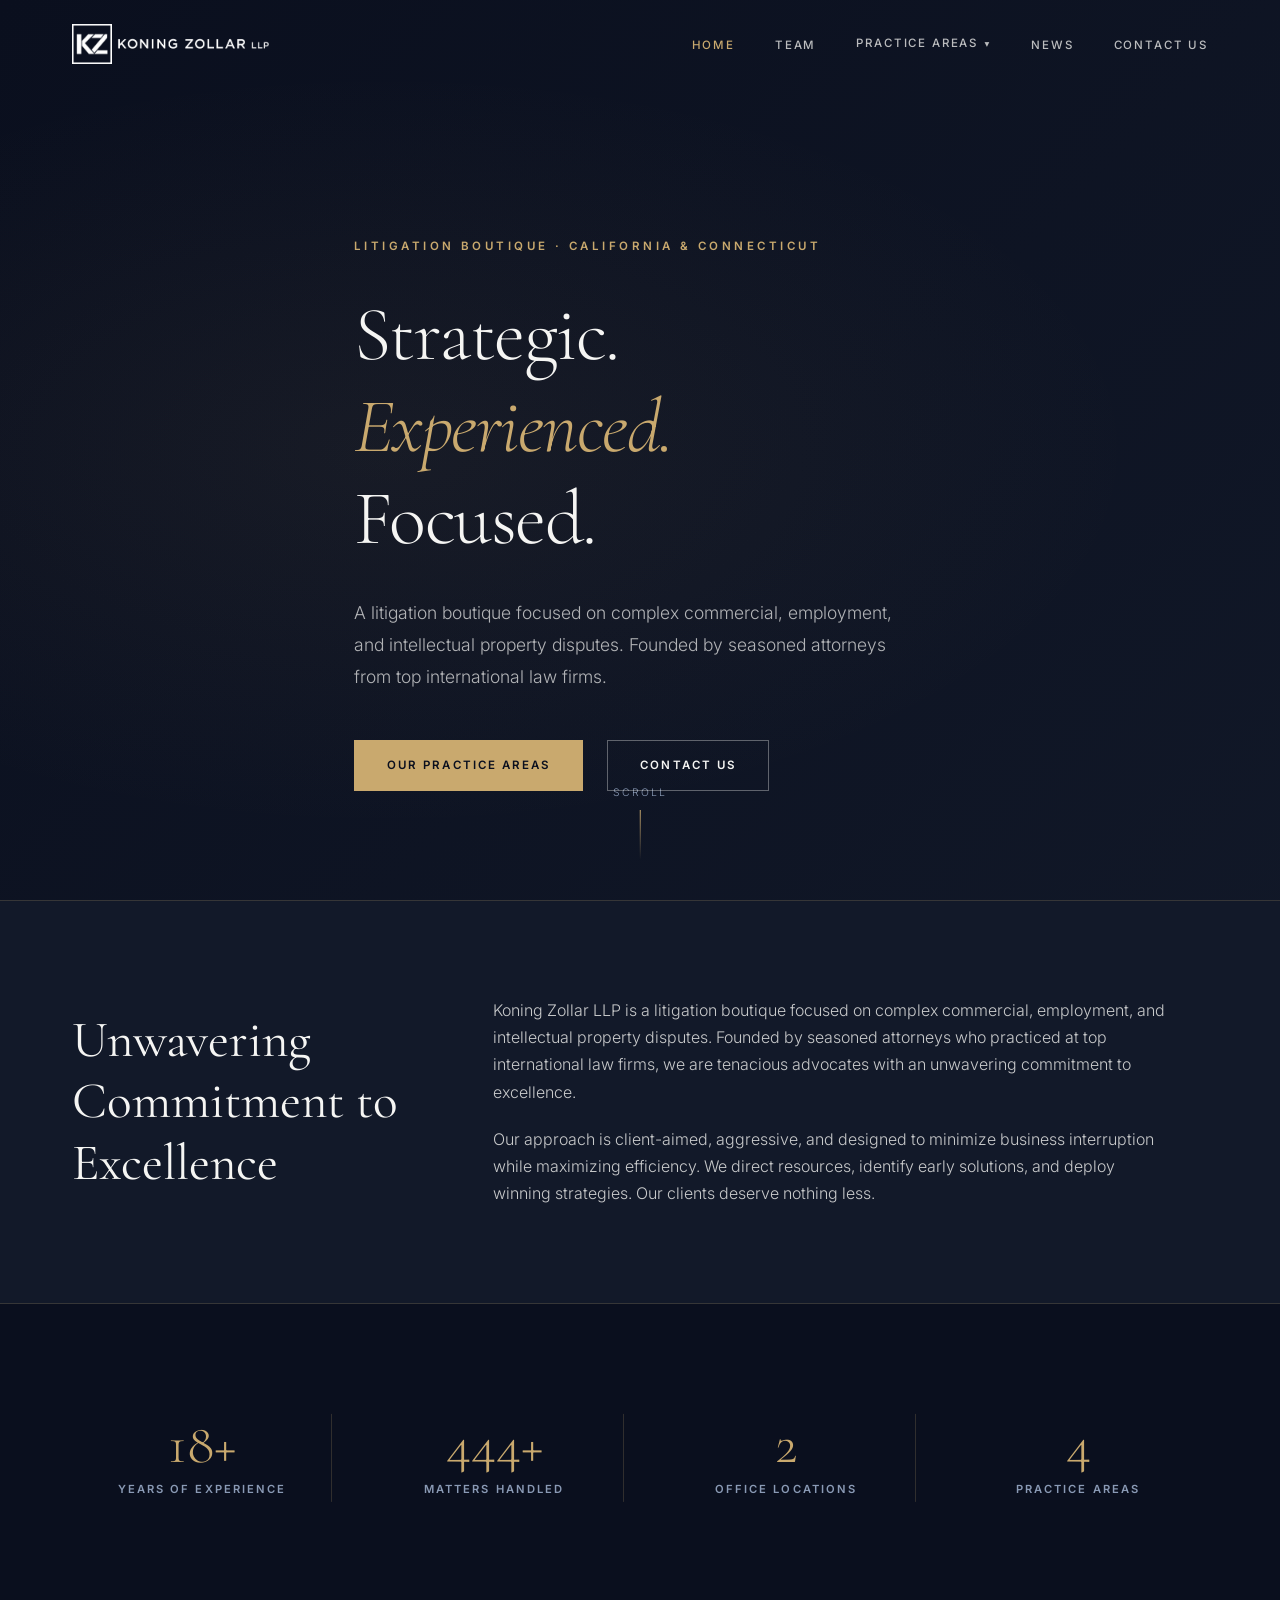
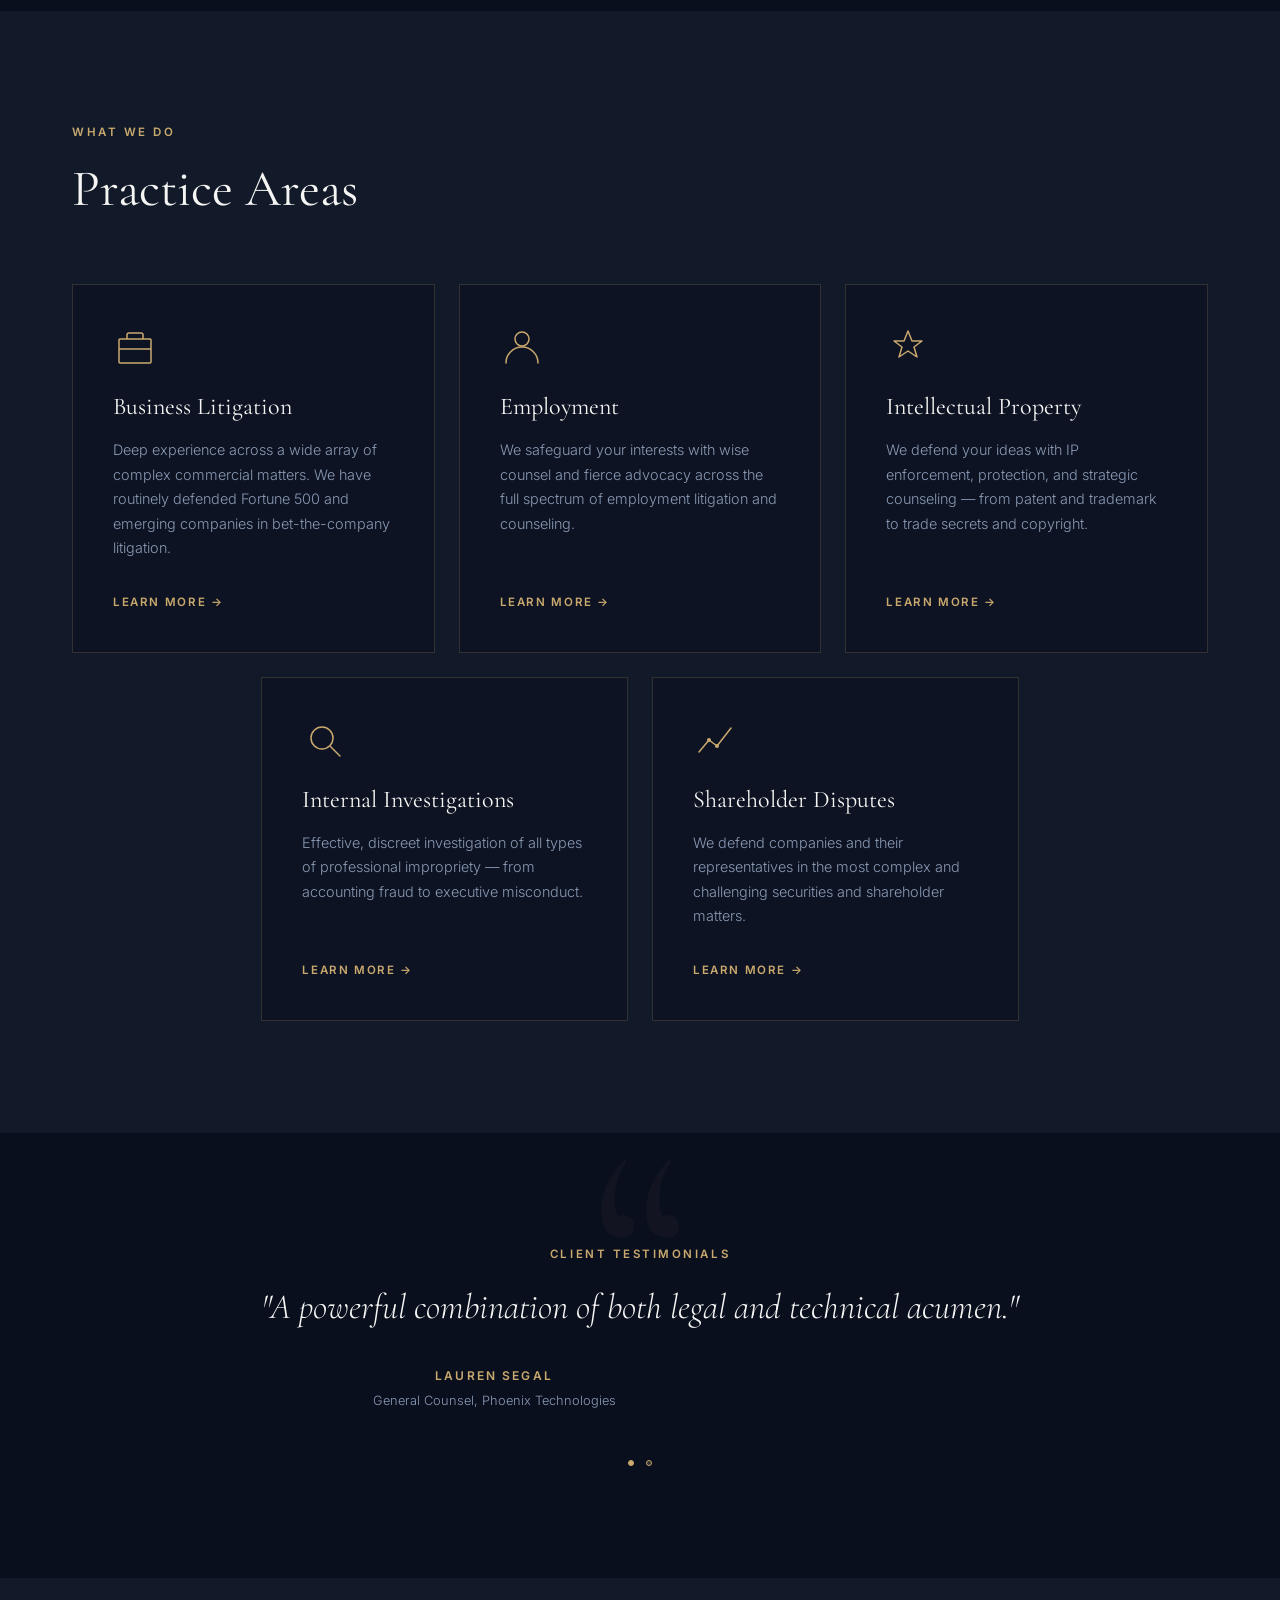
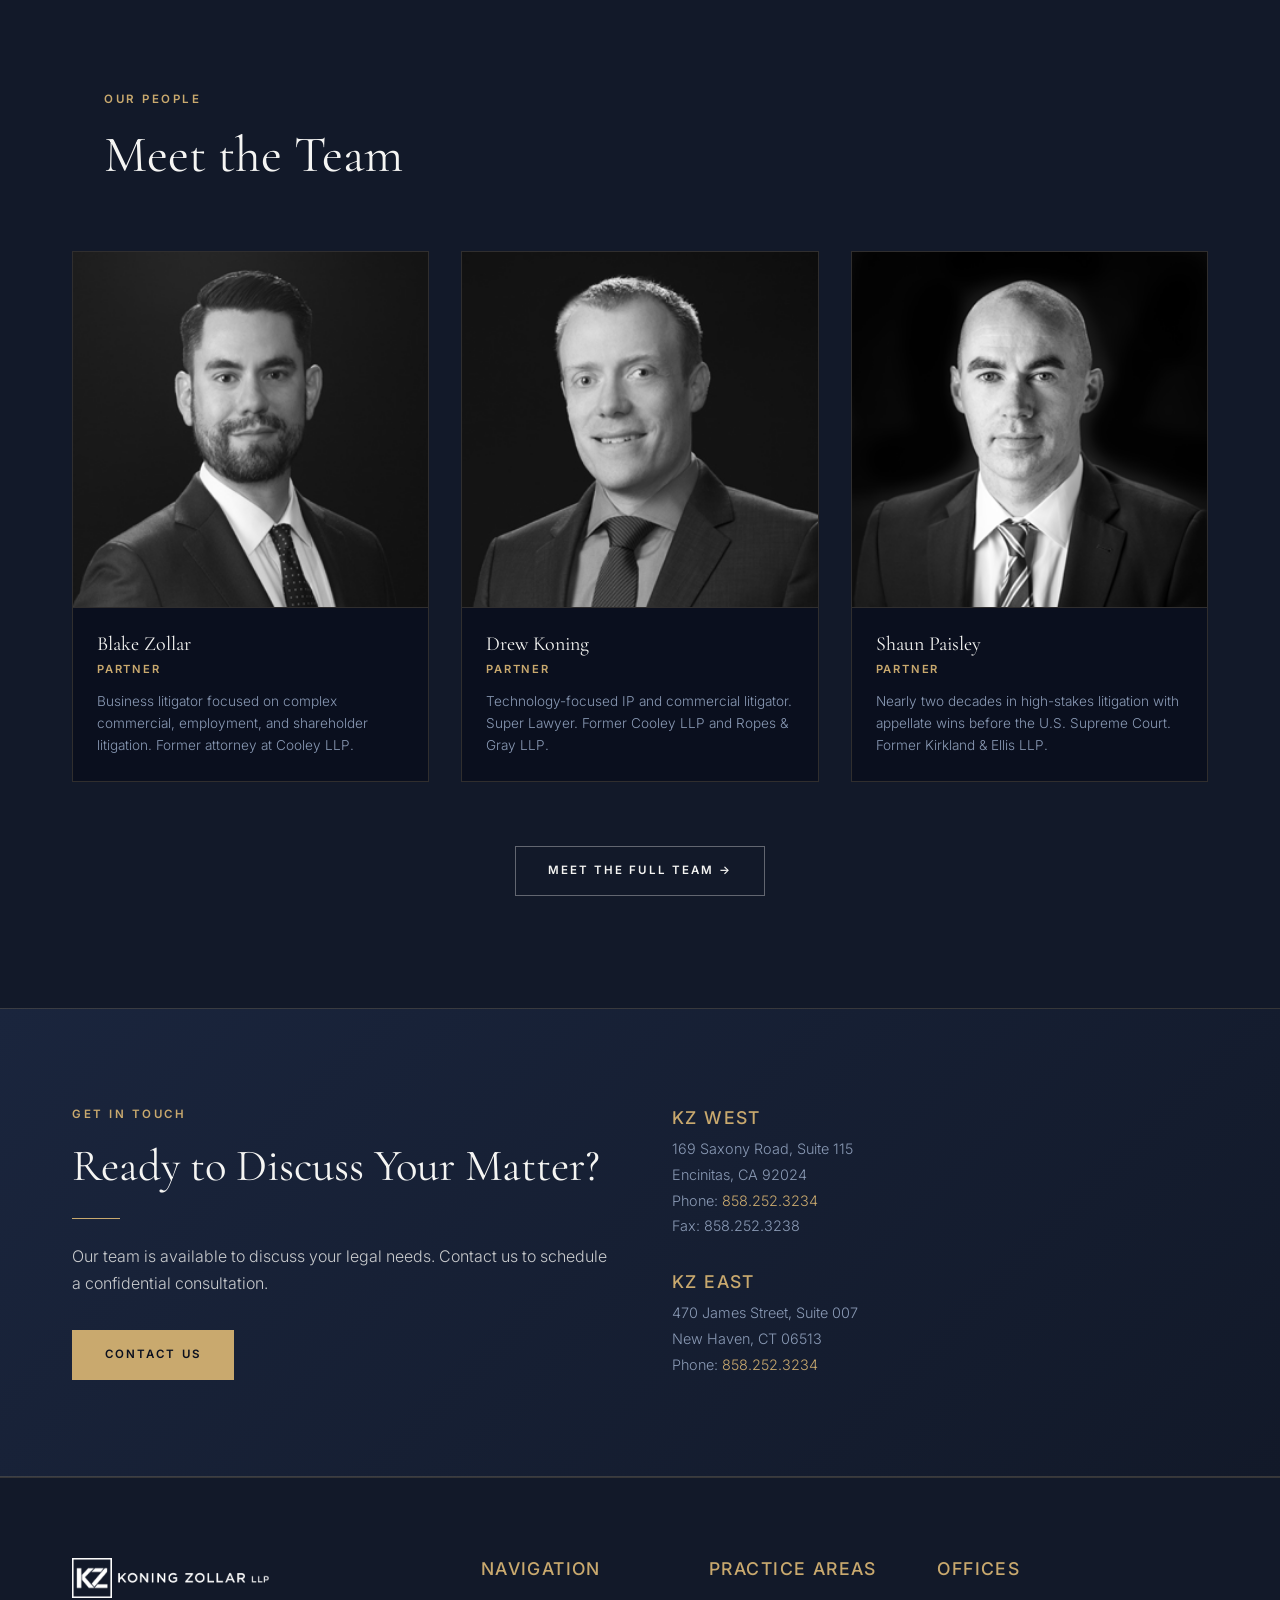
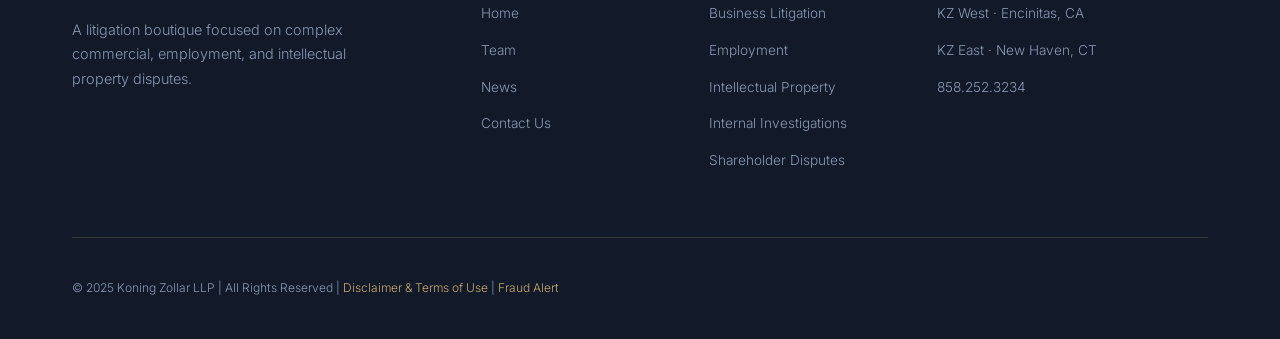
==== index.html @ f1cf4777 "Initial deploy" ====
<!DOCTYPE html>
<html lang="en">
<head>
  <meta charset="UTF-8">
  <meta name="viewport" content="width=device-width, initial-scale=1.0">
  <meta name="description" content="Koning Zollar LLP is a litigation boutique focused on complex commercial, employment, and intellectual property disputes.">
  <title>Koning Zollar LLP | Strategic. Experienced. Focused.</title>
  <link rel="stylesheet" href="css/styles.css">
</head>
<body>

  <!-- NAV -->
  <nav class="nav">
    <div class="nav-inner">
      <a href="index.html" class="nav-logo">
        <img src="images/logo.png" alt="Koning Zollar LLP" class="nav-logo-img">
        <span class="nav-logo-text">Koning Zollar<br>LLP</span>
      </a>
      <ul class="nav-links">
        <li><a href="index.html">Home</a></li>
        <li><a href="team.html">Team</a></li>
        <li class="nav-dropdown">
          <a href="#">Practice Areas <span class="dropdown-arrow">▾</span></a>
          <ul class="dropdown-menu">
            <li><a href="business-litigation.html">Business Litigation</a></li>
            <li><a href="employment.html">Employment</a></li>
            <li><a href="intellectual-property.html">Intellectual Property</a></li>
            <li><a href="investigations.html">Internal Investigations</a></li>
            <li><a href="shareholder-disputes.html">Shareholder Disputes</a></li>
          </ul>
        </li>
        <li><a href="news.html">News</a></li>
        
    <li><a href="contact.html">Contact Us</a></li>
      </ul>
      <div class="nav-hamburger" aria-label="Menu">
        <span></span><span></span><span></span>
      </div>
    </div>
  </nav>

  <!-- MOBILE NAV -->
  <ul class="nav-mobile">
    <li><a href="index.html">Home</a></li>
    <li><a href="team.html">Team</a></li>
    <li><a href="business-litigation.html">Business Litigation</a></li>
    <li><a href="employment.html">Employment</a></li>
    <li><a href="intellectual-property.html">Intellectual Property</a></li>
    <li><a href="investigations.html">Internal Investigations</a></li>
    <li><a href="shareholder-disputes.html">Shareholder Disputes</a></li>
    <li><a href="news.html">News</a></li>
        
    <li><a href="contact.html">Contact Us</a></li>
  </ul>

  <!-- HERO -->
  <section class="hero">
    <div class="hero-content">
      <p class="hero-eyebrow">Litigation Boutique · California &amp; Connecticut</p>
      <h1>Strategic.<br><em>Experienced.</em><br>Focused.</h1>
      <p class="hero-sub">A litigation boutique focused on complex commercial, employment, and intellectual property disputes. Founded by seasoned attorneys from top international law firms.</p>
      <div class="hero-cta">
        <a href="#practice-areas" class="btn btn-primary">Our Practice Areas</a>
        <a href="contact.html" class="btn btn-outline">Contact Us</a>
      </div>
    </div>
    <div class="hero-scroll">
      <span>Scroll</span>
      <div class="scroll-line"></div>
    </div>
  </section>

  <!-- ABOUT STRIP -->
  <section class="about-strip">
    <div class="about-strip-inner">
      <div class="animate from-left">
        <h2>Unwavering Commitment to Excellence</h2>
        <div class="gold-line"></div>
      </div>
      <div class="animate">
        <p>Koning Zollar LLP is a litigation boutique focused on complex commercial, employment, and intellectual property disputes. Founded by seasoned attorneys who practiced at top international law firms, we are tenacious advocates with an unwavering commitment to excellence.</p>
        <p style="margin-top:1.25rem;">Our approach is client-aimed, aggressive, and designed to minimize business interruption while maximizing efficiency. We direct resources, identify early solutions, and deploy winning strategies. Our clients deserve nothing less.</p>
      </div>
    </div>
  </section>

  <!-- STATS -->
  <section class="stats-bar">
    <div class="stats-grid">
      <div class="stat-item animate animate-delay-1">
        <span class="stat-number" data-count="20" data-suffix="+">20+</span>
        <span class="stat-label">Years of Experience</span>
      </div>
      <div class="stat-item animate animate-delay-2">
        <span class="stat-number" data-count="500" data-suffix="+">500+</span>
        <span class="stat-label">Matters Handled</span>
      </div>
      <div class="stat-item animate animate-delay-3">
        <span class="stat-number" data-count="2">2</span>
        <span class="stat-label">Office Locations</span>
      </div>
      <div class="stat-item animate animate-delay-4">
        <span class="stat-number" data-count="5">5</span>
        <span class="stat-label">Practice Areas</span>
      </div>
    </div>
  </section>

  <!-- PRACTICE AREAS -->
  <section class="practice-section" id="practice-areas">
    <div class="section-header animate">
      <span class="section-label">What We Do</span>
      <h2>Practice Areas</h2>
    </div>
    <div class="practice-grid-wrap">
      <div class="practice-row-1">
        <!-- Business Litigation -->
        <div class="practice-card animate animate-delay-1">
          <svg class="practice-icon" viewBox="0 0 44 44" fill="none" xmlns="http://www.w3.org/2000/svg">
            <rect x="6" y="14" width="32" height="24" rx="1" stroke="currentColor" stroke-width="1.5"/>
            <path d="M14 14V10a2 2 0 012-2h12a2 2 0 012 2v4" stroke="currentColor" stroke-width="1.5"/>
            <line x1="6" y1="24" x2="38" y2="24" stroke="currentColor" stroke-width="1.5"/>
          </svg>
          <h3>Business Litigation</h3>
          <p>Deep experience across a wide array of complex commercial matters. We have routinely defended Fortune 500 and emerging companies in bet-the-company litigation.</p>
          <a href="business-litigation.html" class="practice-card-link">Learn More →</a>
        </div>
        <!-- Employment -->
        <div class="practice-card animate animate-delay-2">
          <svg class="practice-icon" viewBox="0 0 44 44" fill="none" xmlns="http://www.w3.org/2000/svg">
            <circle cx="22" cy="14" r="7" stroke="currentColor" stroke-width="1.5"/>
            <path d="M6 38c0-8.837 7.163-16 16-16s16 7.163 16 16" stroke="currentColor" stroke-width="1.5" stroke-linecap="round"/>
          </svg>
          <h3>Employment</h3>
          <p>We safeguard your interests with wise counsel and fierce advocacy across the full spectrum of employment litigation and counseling.</p>
          <a href="employment.html" class="practice-card-link">Learn More →</a>
        </div>
        <!-- IP -->
        <div class="practice-card animate animate-delay-3">
          <svg class="practice-icon" viewBox="0 0 44 44" fill="none" xmlns="http://www.w3.org/2000/svg">
            <path d="M22 6l4 10h10l-8 6 3 10-9-6-9 6 3-10-8-6h10z" stroke="currentColor" stroke-width="1.5" stroke-linejoin="round"/>
          </svg>
          <h3>Intellectual Property</h3>
          <p>We defend your ideas with IP enforcement, protection, and strategic counseling — from patent and trademark to trade secrets and copyright.</p>
          <a href="intellectual-property.html" class="practice-card-link">Learn More →</a>
        </div>
      </div>
      <div class="practice-row-2">
        <!-- Investigations -->
        <div class="practice-card animate animate-delay-1">
          <svg class="practice-icon" viewBox="0 0 44 44" fill="none" xmlns="http://www.w3.org/2000/svg">
            <circle cx="20" cy="20" r="11" stroke="currentColor" stroke-width="1.5"/>
            <line x1="28.5" y1="28.5" x2="38" y2="38" stroke="currentColor" stroke-width="1.5" stroke-linecap="round"/>
          </svg>
          <h3>Internal Investigations</h3>
          <p>Effective, discreet investigation of all types of professional impropriety — from accounting fraud to executive misconduct.</p>
          <a href="investigations.html" class="practice-card-link">Learn More →</a>
        </div>
        <!-- Shareholder Disputes -->
        <div class="practice-card animate animate-delay-2">
          <svg class="practice-icon" viewBox="0 0 44 44" fill="none" xmlns="http://www.w3.org/2000/svg">
            <polyline points="6,34 16,22 24,28 38,10" stroke="currentColor" stroke-width="1.5" stroke-linecap="round" stroke-linejoin="round"/>
            <circle cx="16" cy="22" r="2" fill="currentColor"/>
            <circle cx="24" cy="28" r="2" fill="currentColor"/>
          </svg>
          <h3>Shareholder Disputes</h3>
          <p>We defend companies and their representatives in the most complex and challenging securities and shareholder matters.</p>
          <a href="shareholder-disputes.html" class="practice-card-link">Learn More →</a>
        </div>
      </div>
    </div>
  </section>

  <!-- TESTIMONIALS -->
  <section class="testimonials">
    <div class="testimonials-inner">
      <span class="section-label animate">Client Testimonials</span>

      <div class="testimonial-slide active">
        <p class="testimonial-quote animate">"A powerful combination of both legal and technical acumen."</p>
        <p class="testimonial-author animate animate-delay-1">Lauren Segal</p>
        <p class="testimonial-role animate animate-delay-2">General Counsel, Phoenix Technologies</p>
      </div>

      <div class="testimonial-slide">
        <p class="testimonial-quote">"Reliable, efficient, and effective. My first choice for litigation."</p>
        <p class="testimonial-author">Francisco Velasco</p>
        <p class="testimonial-role">General Counsel, PriceSmart</p>
      </div>

      <div class="testimonial-dots">
        <div class="testimonial-dot active"></div>
        <div class="testimonial-dot"></div>
      </div>
    </div>
  </section>

  <!-- TEAM PREVIEW -->
  <section class="team-section">
    <div class="container">
      <div class="section-header animate">
        <span class="section-label">Our People</span>
        <h2>Meet the Team</h2>
      </div>
    </div>
    <div class="team-grid-preview">
      <div class="team-card animate animate-delay-1">
        <div class="team-photo">
          <img src="images/blake.png" alt="Blake Zollar">
        </div>
        <div class="team-info">
          <h3>Blake Zollar</h3>
          <p class="team-role">Partner</p>
          <p class="team-bio-excerpt">Business litigator focused on complex commercial, employment, and shareholder litigation. Former attorney at Cooley LLP.</p>
        </div>
      </div>
      <div class="team-card animate animate-delay-2">
        <div class="team-photo">
          <img src="images/drew.png" alt="Drew Koning">
        </div>
        <div class="team-info">
          <h3>Drew Koning</h3>
          <p class="team-role">Partner</p>
          <p class="team-bio-excerpt">Technology-focused IP and commercial litigator. Super Lawyer. Former Cooley LLP and Ropes &amp; Gray LLP.</p>
        </div>
      </div>
      <div class="team-card animate animate-delay-3">
        <div class="team-photo">
          <img src="images/shaun.png" alt="Shaun Paisley">
        </div>
        <div class="team-info">
          <h3>Shaun Paisley</h3>
          <p class="team-role">Partner</p>
          <p class="team-bio-excerpt">Nearly two decades in high-stakes litigation with appellate wins before the U.S. Supreme Court. Former Kirkland &amp; Ellis LLP.</p>
        </div>
      </div>
    </div>
    <div class="team-cta animate">
      <a href="team.html" class="btn btn-outline">Meet the Full Team →</a>
    </div>
  </section>

  <!-- CONTACT CTA -->
  <section class="contact-cta">
    <div class="contact-cta-inner">
      <div class="animate from-left">
        <span class="section-label">Get in Touch</span>
        <h2>Ready to Discuss Your Matter?</h2>
        <div class="gold-line"></div>
        <p style="margin-top:1rem;">Our team is available to discuss your legal needs. Contact us to schedule a confidential consultation.</p>
        <a href="contact.html" class="btn btn-primary" style="margin-top:2rem;">Contact Us</a>
      </div>
      <div class="animate">
        <ul class="office-list">
          <li class="office-item">
            <h4>KZ West</h4>
            <p>169 Saxony Road, Suite 115<br>Encinitas, CA 92024<br>
            Phone: <a href="tel:8582523234">858.252.3234</a><br>
            Fax: 858.252.3238</p>
          </li>
          <li class="office-item">
            <h4>KZ East</h4>
            <p>470 James Street, Suite 007<br>New Haven, CT 06513<br>
            Phone: <a href="tel:8582523234">858.252.3234</a></p>
          </li>
        </ul>
      </div>
    </div>
  </section>

  <!-- FOOTER -->
  <footer>
    <div class="footer-inner">
      <div class="footer-grid">
        <div class="footer-brand">
          <div class="nav-logo">
            <img src="images/logo.png" alt="Koning Zollar LLP" class="nav-logo-img">
            <span class="nav-logo-text">Koning Zollar<br>LLP</span>
          </div>
          <p>A litigation boutique focused on complex commercial, employment, and intellectual property disputes.</p>
        </div>
        <div class="footer-col">
          <h4>Navigation</h4>
          <ul>
            <li><a href="index.html">Home</a></li>
            <li><a href="team.html">Team</a></li>
            <li><a href="news.html">News</a></li>
        
    <li><a href="contact.html">Contact Us</a></li>
          </ul>
        </div>
        <div class="footer-col">
          <h4>Practice Areas</h4>
          <ul>
            <li><a href="business-litigation.html">Business Litigation</a></li>
            <li><a href="employment.html">Employment</a></li>
            <li><a href="intellectual-property.html">Intellectual Property</a></li>
            <li><a href="investigations.html">Internal Investigations</a></li>
            <li><a href="shareholder-disputes.html">Shareholder Disputes</a></li>
          </ul>
        </div>
        <div class="footer-col">
          <h4>Offices</h4>
          <ul>
            <li><a href="contact.html">KZ West · Encinitas, CA</a></li>
            <li><a href="contact.html">KZ East · New Haven, CT</a></li>
            <li><a href="tel:8582523234">858.252.3234</a></li>
          </ul>
        </div>
      </div>
      <div class="footer-bottom">
        <p>© 2025 Koning Zollar LLP | All Rights Reserved | <a href="#">Disclaimer &amp; Terms of Use</a> | <a href="#">Fraud Alert</a></p>
      </div>
    </div>
  </footer>

  <script src="js/main.js"></script>
</body>
</html>
---- css/styles.css ----
/* ============================================================
   KONING ZOLLAR LLP — Main Stylesheet
   ============================================================ */

@import url('https://fonts.googleapis.com/css2?family=Cormorant+Garamond:ital,wght@0,300;0,400;0,500;0,600;0,700;1,300;1,400&family=Inter:wght@300;400;500;600&display=swap');

/* ── Variables ── */
:root {
  --navy:       #0a0f1e;
  --navy-mid:   #121929;
  --navy-light: #1a253d;
  --gold:       #c9a96e;
  --gold-light: #e2c99a;
  --white:      #f5f5f3;
  --muted:      #8a9ab5;
  --border:     rgba(201,169,110,0.2);
  --glass:      rgba(18,25,41,0.75);
  --radius:     4px;
  --transition: 0.4s cubic-bezier(0.25, 0.46, 0.45, 0.94);
  --font-serif: 'Cormorant Garamond', Georgia, serif;
  --font-sans:  'Inter', system-ui, sans-serif;
}

/* ── Reset ── */
*, *::before, *::after { box-sizing: border-box; margin: 0; padding: 0; }
html { scroll-behavior: smooth; font-size: 16px; }
body {
  background: var(--navy);
  color: var(--white);
  font-family: var(--font-sans);
  font-weight: 300;
  line-height: 1.7;
  -webkit-font-smoothing: antialiased;
}
img { max-width: 100%; display: block; }
a { color: inherit; text-decoration: none; }

/* ── Typography ── */
h1, h2, h3, h4 {
  font-family: var(--font-serif);
  font-weight: 400;
  line-height: 1.2;
  color: var(--white);
}
h1 { font-size: clamp(2.8rem, 6vw, 5.5rem); font-weight: 300; letter-spacing: -0.02em; }
h2 { font-size: clamp(2rem, 4vw, 3.2rem); }
h3 { font-size: clamp(1.4rem, 2.5vw, 2rem); }
h4 { font-size: 1.1rem; font-weight: 500; letter-spacing: 0.08em; text-transform: uppercase; font-family: var(--font-sans); color: var(--gold); }
p { font-size: 1rem; color: rgba(245,245,243,0.8); max-width: 68ch; }

.section-label {
  font-family: var(--font-sans);
  font-size: 0.72rem;
  font-weight: 600;
  letter-spacing: 0.22em;
  text-transform: uppercase;
  color: var(--gold);
  display: block;
  margin-bottom: 1rem;
}

/* ── Layout ── */
.container { max-width: 1200px; margin: 0 auto; padding: 0 2rem; }
section { padding: 6rem 0; }

/* ── Scroll Animations ── */
.animate {
  opacity: 0;
  transform: translateY(40px);
  transition: opacity 0.7s ease, transform 0.7s ease;
}
.animate.from-left  { transform: translateX(-40px); }
.animate.from-right { transform: translateX(40px); }
.animate.visible {
  opacity: 1;
  transform: translate(0, 0);
}
.animate-delay-1 { transition-delay: 0.1s; }
.animate-delay-2 { transition-delay: 0.2s; }
.animate-delay-3 { transition-delay: 0.3s; }
.animate-delay-4 { transition-delay: 0.4s; }
.animate-delay-5 { transition-delay: 0.5s; }

/* ─────────────────────────────────────────
   NAVIGATION
───────────────────────────────────────── */
.nav {
  position: fixed;
  top: 0; left: 0; right: 0;
  z-index: 1000;
  padding: 1.5rem 0;
  transition: background var(--transition), padding var(--transition), backdrop-filter var(--transition);
}
.nav.scrolled {
  background: rgba(10, 15, 30, 0.97);
  backdrop-filter: blur(12px);
  padding: 1rem 0;
  border-bottom: 1px solid var(--border);
}
.nav-inner {
  max-width: 1200px;
  margin: 0 auto;
  padding: 0 2rem;
  display: flex;
  align-items: center;
  justify-content: space-between;
}
.nav-logo {
  display: flex;
  align-items: center;
  gap: 0.75rem;
}
.nav-logo-mark {
  width: 36px; height: 36px;
  background: var(--gold);
  color: var(--navy);
  display: flex; align-items: center; justify-content: center;
  font-family: var(--font-serif);
  font-size: 1.1rem;
  font-weight: 600;
  letter-spacing: 0;
}
.nav-logo-img {
  height: 40px;
  width: auto;
  display: block;
}
/* hide text label when real logo is present */
.nav-logo:has(.nav-logo-img) .nav-logo-text {
  display: none;
}
.nav-logo-text {
  font-family: var(--font-sans);
  font-size: 0.72rem;
  font-weight: 600;
  letter-spacing: 0.18em;
  text-transform: uppercase;
  color: var(--white);
  line-height: 1.3;
}
.nav-links {
  display: flex;
  align-items: center;
  gap: 2.5rem;
  list-style: none;
}
.nav-links a {
  font-size: 0.72rem;
  font-weight: 500;
  letter-spacing: 0.16em;
  text-transform: uppercase;
  color: rgba(245,245,243,0.75);
  transition: color 0.3s;
  position: relative;
}
.nav-links a::after {
  content: '';
  position: absolute;
  bottom: -4px; left: 0;
  width: 0; height: 1px;
  background: var(--gold);
  transition: width 0.3s;
}
.nav-links a:hover, .nav-links a.active {
  color: var(--gold);
}
.nav-links a:hover::after { width: 100%; }

/* Dropdown */
.nav-dropdown { position: relative; }
.nav-dropdown > a { display: flex; align-items: center; gap: 0.4rem; }
.nav-dropdown > a::after { display: none; }
.dropdown-arrow { font-size: 0.6rem; transition: transform 0.3s; }
.nav-dropdown:hover .dropdown-arrow { transform: rotate(180deg); }
.dropdown-menu {
  position: absolute;
  top: calc(100% + 1rem);
  left: 50%;
  transform: translateX(-50%);
  background: var(--navy-mid);
  border: 1px solid var(--border);
  min-width: 220px;
  padding: 0.5rem 0;
  opacity: 0;
  visibility: hidden;
  transform: translateX(-50%) translateY(-8px);
  transition: opacity 0.3s, transform 0.3s, visibility 0.3s;
  list-style: none;
}
.nav-dropdown:hover .dropdown-menu {
  opacity: 1;
  visibility: visible;
  transform: translateX(-50%) translateY(0);
}
.dropdown-menu li a {
  display: block;
  padding: 0.65rem 1.5rem;
  font-size: 0.7rem;
  letter-spacing: 0.14em;
  color: rgba(245,245,243,0.7);
  transition: color 0.2s, background 0.2s;
}
.dropdown-menu li a:hover {
  color: var(--gold);
  background: rgba(201,169,110,0.07);
}

/* Hamburger */
.nav-hamburger {
  display: none;
  flex-direction: column;
  gap: 5px;
  cursor: pointer;
  padding: 4px;
}
.nav-hamburger span {
  display: block;
  width: 24px; height: 1.5px;
  background: var(--white);
  transition: transform 0.3s, opacity 0.3s;
}
.nav-hamburger.open span:nth-child(1) { transform: translateY(6.5px) rotate(45deg); }
.nav-hamburger.open span:nth-child(2) { opacity: 0; }
.nav-hamburger.open span:nth-child(3) { transform: translateY(-6.5px) rotate(-45deg); }

/* Mobile nav */
.nav-mobile {
  display: none;
  position: fixed;
  top: 0; left: 0; right: 0; bottom: 0;
  background: var(--navy);
  z-index: 999;
  flex-direction: column;
  align-items: center;
  justify-content: center;
  gap: 2rem;
  list-style: none;
}
.nav-mobile.open { display: flex; }
.nav-mobile a {
  font-family: var(--font-serif);
  font-size: 2rem;
  font-weight: 300;
  color: var(--white);
  transition: color 0.3s;
}
.nav-mobile a:hover { color: var(--gold); }

/* ─────────────────────────────────────────
   HERO
───────────────────────────────────────── */
.hero {
  min-height: 100vh;
  display: flex;
  align-items: center;
  position: relative;
  overflow: hidden;
  background:
    linear-gradient(135deg, rgba(10,15,30,0.92) 0%, rgba(18,25,41,0.85) 100%),
    url('https://images.unsplash.com/photo-1589829545856-d10d557cf95f?w=1920&auto=format&fit=crop') center/cover no-repeat;
}
.hero::before {
  content: '';
  position: absolute;
  inset: 0;
  background: radial-gradient(ellipse at 30% 50%, rgba(201,169,110,0.06) 0%, transparent 60%);
}
.hero-content {
  position: relative;
  z-index: 1;
  max-width: 1200px;
  margin: 0 auto;
  padding: 0 2rem;
  padding-top: 8rem;
}
.hero-eyebrow {
  font-size: 0.72rem;
  font-weight: 600;
  letter-spacing: 0.3em;
  text-transform: uppercase;
  color: var(--gold);
  margin-bottom: 2rem;
  opacity: 0;
  animation: fadeInUp 0.8s ease 0.3s forwards;
}
.hero h1 {
  opacity: 0;
  animation: fadeInUp 0.8s ease 0.5s forwards;
  max-width: 14ch;
}
.hero h1 em {
  font-style: italic;
  color: var(--gold);
}
.hero-sub {
  margin-top: 2rem;
  font-size: 1.1rem;
  color: rgba(245,245,243,0.7);
  max-width: 52ch;
  line-height: 1.8;
  opacity: 0;
  animation: fadeInUp 0.8s ease 0.7s forwards;
}
.hero-cta {
  margin-top: 3rem;
  display: flex;
  gap: 1.5rem;
  flex-wrap: wrap;
  opacity: 0;
  animation: fadeInUp 0.8s ease 0.9s forwards;
}
.btn {
  display: inline-flex;
  align-items: center;
  gap: 0.5rem;
  padding: 0.9rem 2rem;
  font-size: 0.72rem;
  font-weight: 600;
  letter-spacing: 0.18em;
  text-transform: uppercase;
  border: 1px solid;
  transition: background var(--transition), color var(--transition), border-color var(--transition);
  cursor: pointer;
}
.btn-primary {
  background: var(--gold);
  color: var(--navy);
  border-color: var(--gold);
}
.btn-primary:hover {
  background: var(--gold-light);
  border-color: var(--gold-light);
}
.btn-outline {
  background: transparent;
  color: var(--white);
  border-color: rgba(245,245,243,0.35);
}
.btn-outline:hover {
  border-color: var(--gold);
  color: var(--gold);
}
.hero-scroll {
  position: absolute;
  bottom: 2.5rem;
  left: 50%;
  transform: translateX(-50%);
  display: flex;
  flex-direction: column;
  align-items: center;
  gap: 0.5rem;
  opacity: 0;
  animation: fadeIn 1s ease 1.5s forwards;
}
.hero-scroll span {
  font-size: 0.65rem;
  letter-spacing: 0.2em;
  text-transform: uppercase;
  color: var(--muted);
}
.scroll-line {
  width: 1px;
  height: 50px;
  background: linear-gradient(to bottom, var(--gold), transparent);
  animation: scrollLine 2s ease-in-out infinite;
}

/* ─────────────────────────────────────────
   ABOUT STRIP
───────────────────────────────────────── */
.about-strip {
  background: var(--navy-mid);
  padding: 6rem 0;
  border-top: 1px solid var(--border);
  border-bottom: 1px solid var(--border);
}
.about-strip-inner {
  max-width: 1200px;
  margin: 0 auto;
  padding: 0 2rem;
  display: grid;
  grid-template-columns: 1fr 2fr;
  gap: 4rem;
  align-items: center;
}
.about-strip-left h2 { font-size: clamp(2rem, 3.5vw, 2.8rem); }
.about-strip-left .gold-line {
  width: 48px; height: 1px;
  background: var(--gold);
  margin-top: 1.5rem;
}
.about-strip-right p {
  font-size: 1.05rem;
  line-height: 1.9;
  color: rgba(245,245,243,0.75);
  max-width: none;
}

/* ─────────────────────────────────────────
   STATS BAR
───────────────────────────────────────── */
.stats-bar {
  background: var(--navy);
  padding: 5rem 0;
}
.stats-grid {
  max-width: 1200px;
  margin: 0 auto;
  padding: 0 2rem;
  display: grid;
  grid-template-columns: repeat(4, 1fr);
  gap: 2rem;
  text-align: center;
}
.stat-item { position: relative; padding: 2rem 1rem; }
.stat-item::after {
  content: '';
  position: absolute;
  top: 50%; right: 0;
  transform: translateY(-50%);
  height: 60%;
  width: 1px;
  background: var(--border);
}
.stat-item:last-child::after { display: none; }
.stat-number {
  font-family: var(--font-serif);
  font-size: 3.5rem;
  font-weight: 300;
  color: var(--gold);
  line-height: 1;
  display: block;
}
.stat-label {
  font-size: 0.7rem;
  font-weight: 600;
  letter-spacing: 0.18em;
  text-transform: uppercase;
  color: var(--muted);
  margin-top: 0.5rem;
  display: block;
}

/* ─────────────────────────────────────────
   PRACTICE AREAS
───────────────────────────────────────── */
.practice-section {
  background: var(--navy-mid);
  padding: 7rem 0;
}
.section-header {
  max-width: 1200px;
  margin: 0 auto 4rem;
  padding: 0 2rem;
}
.section-header h2 { margin-top: 0.5rem; }
.practice-grid {
  max-width: 1200px;
  margin: 0 auto;
  padding: 0 2rem;
  display: grid;
  grid-template-columns: repeat(3, 1fr);
  gap: 1.5rem;
}
.practice-grid .practice-card:nth-child(4),
.practice-grid .practice-card:nth-child(5) {
  /* center the last two */
}
.practice-card {
  background: rgba(10,15,30,0.6);
  border: 1px solid var(--border);
  padding: 2.5rem;
  position: relative;
  overflow: hidden;
  transition: transform var(--transition), border-color var(--transition);
  display: flex;
  flex-direction: column;
}
.practice-card::before {
  content: '';
  position: absolute;
  top: 0; left: 0; right: 0;
  height: 2px;
  background: var(--gold);
  transform: scaleX(0);
  transform-origin: left;
  transition: transform var(--transition);
}
.practice-card:hover {
  transform: translateY(-4px);
  border-color: rgba(201,169,110,0.4);
}
.practice-card:hover::before { transform: scaleX(1); }
.practice-icon {
  width: 44px; height: 44px;
  margin-bottom: 1.5rem;
  color: var(--gold);
}
.practice-card h3 {
  font-family: var(--font-serif);
  font-size: 1.5rem;
  font-weight: 400;
  margin-bottom: 1rem;
}
.practice-card p {
  font-size: 0.9rem;
  color: var(--muted);
  flex: 1;
  max-width: none;
}
.practice-card-link {
  margin-top: 2rem;
  display: inline-flex;
  align-items: center;
  gap: 0.5rem;
  font-size: 0.72rem;
  font-weight: 600;
  letter-spacing: 0.14em;
  text-transform: uppercase;
  color: var(--gold);
  transition: gap 0.3s;
}
.practice-card:hover .practice-card-link { gap: 0.75rem; }

/* Last two cards centered on 3-col grid */
.practice-grid-wrap {
  max-width: 1200px;
  margin: 0 auto;
  padding: 0 2rem;
}
.practice-row-1 {
  display: grid;
  grid-template-columns: repeat(3, 1fr);
  gap: 1.5rem;
  margin-bottom: 1.5rem;
}
.practice-row-2 {
  display: grid;
  grid-template-columns: repeat(2, 1fr);
  gap: 1.5rem;
  max-width: 66.67%;
  margin: 0 auto;
}

/* ─────────────────────────────────────────
   TESTIMONIALS
───────────────────────────────────────── */
.testimonials {
  background: var(--navy);
  padding: 7rem 0;
  position: relative;
  overflow: hidden;
}
.testimonials::before {
  content: '\201C';
  position: absolute;
  top: -2rem; left: 50%;
  transform: translateX(-50%);
  font-family: var(--font-serif);
  font-size: 20rem;
  color: rgba(201,169,110,0.04);
  line-height: 1;
  pointer-events: none;
}
.testimonials-inner {
  max-width: 900px;
  margin: 0 auto;
  padding: 0 2rem;
  text-align: center;
  position: relative;
}
.testimonial-slide {
  display: none;
  animation: fadeIn 0.6s ease;
}
.testimonial-slide.active { display: block; }
.testimonial-quote {
  font-family: var(--font-serif);
  font-size: clamp(1.5rem, 3vw, 2.2rem);
  font-weight: 300;
  font-style: italic;
  line-height: 1.5;
  color: var(--white);
  margin-bottom: 2rem;
  max-width: none;
}
.testimonial-author {
  font-size: 0.75rem;
  font-weight: 600;
  letter-spacing: 0.18em;
  text-transform: uppercase;
  color: var(--gold);
}
.testimonial-role {
  font-size: 0.8rem;
  color: var(--muted);
  margin-top: 0.25rem;
}
.testimonial-dots {
  display: flex;
  justify-content: center;
  gap: 0.75rem;
  margin-top: 3rem;
}
.testimonial-dot {
  width: 6px; height: 6px;
  border-radius: 50%;
  background: var(--border);
  border: 1px solid var(--gold);
  cursor: pointer;
  transition: background 0.3s;
}
.testimonial-dot.active { background: var(--gold); }

/* ─────────────────────────────────────────
   TEAM SECTION (homepage preview)
───────────────────────────────────────── */
.team-section {
  background: var(--navy-mid);
  padding: 7rem 0;
}
.team-grid-preview {
  max-width: 1200px;
  margin: 3rem auto 0;
  padding: 0 2rem;
  display: grid;
  grid-template-columns: repeat(3, 1fr);
  gap: 2rem;
}
.team-card {
  background: var(--navy);
  border: 1px solid var(--border);
  overflow: hidden;
  position: relative;
  transition: border-color var(--transition);
}
.team-card:hover { border-color: rgba(201,169,110,0.4); }
.team-photo {
  width: 100%;
  aspect-ratio: 1;
  overflow: hidden;
  position: relative;
}
.team-photo img {
  width: 100%; height: 100%;
  object-fit: cover;
  object-position: top;
  filter: grayscale(20%);
  transition: transform 0.6s ease, filter 0.6s;
}
.team-card:hover .team-photo img { transform: scale(1.04); filter: grayscale(0%); }
.team-card-full .team-photo img {
  width: 100%; height: 100%;
  object-fit: cover;
  object-position: top;
  filter: grayscale(10%);
  transition: transform 0.6s ease;
}
.team-card-full:hover .team-photo img { transform: scale(1.04); }
.team-avatar {
  width: 100%;
  aspect-ratio: 1;
  background: var(--navy-light);
  display: flex; align-items: center; justify-content: center;
  font-family: var(--font-serif);
  font-size: 3rem;
  color: var(--gold);
  letter-spacing: 0.05em;
}
.team-info {
  padding: 1.5rem;
  border-top: 1px solid var(--border);
}
.team-info h3 {
  font-size: 1.25rem;
  font-family: var(--font-serif);
}
.team-role {
  font-size: 0.7rem;
  font-weight: 600;
  letter-spacing: 0.16em;
  text-transform: uppercase;
  color: var(--gold);
  margin-top: 0.25rem;
}
.team-bio-excerpt {
  font-size: 0.85rem;
  color: var(--muted);
  margin-top: 0.75rem;
  line-height: 1.6;
  display: -webkit-box;
  -webkit-line-clamp: 3;
  -webkit-box-orient: vertical;
  overflow: hidden;
}
.team-cta {
  text-align: center;
  margin-top: 4rem;
}

/* Full team page */
.team-grid-full {
  max-width: 1200px;
  margin: 3rem auto 0;
  padding: 0 2rem;
  display: grid;
  grid-template-columns: repeat(4, 1fr);
  gap: 1.5rem;
}
.team-card-full {
  background: var(--navy-mid);
  border: 1px solid var(--border);
  overflow: hidden;
  position: relative;
  cursor: pointer;
  transition: border-color var(--transition), transform var(--transition);
}
.team-card-full:hover {
  border-color: rgba(201,169,110,0.45);
  transform: translateY(-4px);
}
.team-overlay {
  position: absolute;
  inset: 0;
  background: rgba(10,15,30,0.94);
  padding: 1.5rem;
  display: flex;
  flex-direction: column;
  justify-content: center;
  opacity: 0;
  transition: opacity 0.4s;
  overflow-y: auto;
}
.team-card-full:hover .team-overlay { opacity: 1; }
.team-overlay p {
  font-size: 0.82rem;
  line-height: 1.7;
  color: rgba(245,245,243,0.8);
  max-width: none;
}

/* ─────────────────────────────────────────
   CONTACT CTA SECTION
───────────────────────────────────────── */
.contact-cta {
  background: linear-gradient(135deg, var(--navy-light) 0%, var(--navy-mid) 100%);
  border-top: 1px solid var(--border);
  border-bottom: 1px solid var(--border);
  padding: 6rem 0;
}
.contact-cta-inner {
  max-width: 1200px;
  margin: 0 auto;
  padding: 0 2rem;
  display: grid;
  grid-template-columns: 1fr 1fr;
  gap: 4rem;
  align-items: center;
}
.contact-cta h2 { font-size: clamp(2rem, 3.5vw, 2.8rem); }
.contact-cta .gold-line { width: 48px; height: 1px; background: var(--gold); margin: 1.5rem 0; }
.office-list { list-style: none; display: flex; flex-direction: column; gap: 2rem; }
.office-item h4 { margin-bottom: 0.5rem; }
.office-item p { font-size: 0.9rem; color: var(--muted); max-width: none; margin: 0; line-height: 1.8; }
.office-item a { color: var(--gold); }

/* ─────────────────────────────────────────
   PAGE HERO (inner pages)
───────────────────────────────────────── */
.page-hero {
  background: linear-gradient(135deg, var(--navy) 0%, var(--navy-mid) 100%);
  padding: 10rem 0 5rem;
  border-bottom: 1px solid var(--border);
  position: relative;
  overflow: hidden;
}
.page-hero::after {
  content: '';
  position: absolute;
  top: 0; right: 0;
  width: 40%;
  height: 100%;
  background: radial-gradient(ellipse at right center, rgba(201,169,110,0.05), transparent);
}
.page-hero .container { position: relative; z-index: 1; }
.breadcrumb {
  font-size: 0.7rem;
  font-weight: 500;
  letter-spacing: 0.14em;
  text-transform: uppercase;
  color: var(--muted);
  margin-bottom: 1.5rem;
}
.breadcrumb a { color: var(--gold); }
.breadcrumb span { margin: 0 0.5rem; }
.page-hero h1 {
  font-size: clamp(2.5rem, 5vw, 4rem);
  max-width: 16ch;
}
.page-hero .page-sub {
  margin-top: 1.5rem;
  font-family: var(--font-serif);
  font-size: 1.3rem;
  font-style: italic;
  color: rgba(245,245,243,0.65);
  max-width: 55ch;
}

/* ─────────────────────────────────────────
   PRACTICE AREA CONTENT PAGES
───────────────────────────────────────── */
.practice-content {
  padding: 6rem 0;
  background: var(--navy);
}
.practice-layout {
  max-width: 1200px;
  margin: 0 auto;
  padding: 0 2rem;
  display: grid;
  grid-template-columns: 260px 1fr;
  gap: 5rem;
  align-items: start;
}
.practice-sidebar {
  position: sticky;
  top: 7rem;
}
.practice-sidebar h4 {
  margin-bottom: 1.5rem;
  padding-bottom: 1rem;
  border-bottom: 1px solid var(--border);
}
.practice-sidebar ul { list-style: none; }
.practice-sidebar li { border-bottom: 1px solid var(--border); }
.practice-sidebar a {
  display: block;
  padding: 0.85rem 0;
  font-size: 0.8rem;
  font-weight: 500;
  letter-spacing: 0.1em;
  text-transform: uppercase;
  color: var(--muted);
  transition: color 0.3s, padding-left 0.3s;
}
.practice-sidebar a:hover, .practice-sidebar a.active {
  color: var(--gold);
  padding-left: 0.5rem;
}
.practice-body h3 {
  font-size: 1.6rem;
  font-style: italic;
  font-weight: 300;
  color: rgba(245,245,243,0.9);
  margin-bottom: 2rem;
  padding-bottom: 1.5rem;
  border-bottom: 1px solid var(--border);
}
.practice-body p {
  font-size: 1.02rem;
  line-height: 1.9;
  color: rgba(245,245,243,0.75);
  max-width: none;
  margin-bottom: 1.5rem;
}
.practice-body h4 { margin: 2.5rem 0 1rem; }
.matter-tags {
  display: flex;
  flex-wrap: wrap;
  gap: 0.75rem;
  margin-top: 2rem;
}
.matter-tag {
  padding: 0.5rem 1.25rem;
  border: 1px solid var(--border);
  font-size: 0.7rem;
  font-weight: 600;
  letter-spacing: 0.14em;
  text-transform: uppercase;
  color: var(--muted);
  transition: border-color 0.3s, color 0.3s;
}
.matter-tag:hover { border-color: var(--gold); color: var(--gold); }

/* ─────────────────────────────────────────
   CONTACT PAGE
───────────────────────────────────────── */
.contact-section {
  background: var(--navy);
  padding: 6rem 0;
}
.contact-layout {
  max-width: 1200px;
  margin: 0 auto;
  padding: 0 2rem;
  display: grid;
  grid-template-columns: 1fr 1fr;
  gap: 5rem;
  align-items: start;
}
.contact-form-wrap h2 { margin-bottom: 2.5rem; }
.form-group { margin-bottom: 1.5rem; }
.form-group label {
  display: block;
  font-size: 0.7rem;
  font-weight: 600;
  letter-spacing: 0.16em;
  text-transform: uppercase;
  color: var(--muted);
  margin-bottom: 0.5rem;
}
.form-group input,
.form-group textarea {
  width: 100%;
  background: var(--navy-mid);
  border: 1px solid var(--border);
  color: var(--white);
  padding: 0.85rem 1rem;
  font-family: var(--font-sans);
  font-size: 0.95rem;
  outline: none;
  transition: border-color 0.3s;
}
.form-group input:focus,
.form-group textarea:focus { border-color: var(--gold); }
.form-group textarea { min-height: 160px; resize: vertical; }
.contact-info-wrap { padding-top: 1rem; }
.contact-info-wrap h2 { margin-bottom: 2.5rem; }
.contact-offices { display: flex; flex-direction: column; gap: 2.5rem; }
.contact-office h4 { margin-bottom: 0.75rem; }
.contact-office p {
  font-size: 0.92rem;
  color: var(--muted);
  max-width: none;
  line-height: 1.8;
}
.contact-office a { color: var(--gold); }
.contact-divider {
  width: 1px;
  height: 1px;
  background: var(--border);
  margin: 1.5rem 0;
  width: 48px;
  height: 1px;
}

/* ─────────────────────────────────────────
   FOOTER
───────────────────────────────────────── */
footer {
  background: var(--navy-mid);
  border-top: 1px solid var(--border);
  padding: 5rem 0 2.5rem;
}
.footer-inner {
  max-width: 1200px;
  margin: 0 auto;
  padding: 0 2rem;
}
.footer-grid {
  display: grid;
  grid-template-columns: 2fr 1fr 1fr 1.5fr;
  gap: 3rem;
  padding-bottom: 4rem;
  border-bottom: 1px solid var(--border);
  margin-bottom: 2.5rem;
}
.footer-brand p {
  font-size: 0.9rem;
  color: var(--muted);
  margin-top: 1.25rem;
  max-width: 32ch;
}
.footer-col h4 { margin-bottom: 1.25rem; }
.footer-col ul { list-style: none; display: flex; flex-direction: column; gap: 0.6rem; }
.footer-col ul a {
  font-size: 0.85rem;
  color: var(--muted);
  transition: color 0.3s;
}
.footer-col ul a:hover { color: var(--gold); }
.footer-bottom {
  display: flex;
  justify-content: space-between;
  align-items: center;
  flex-wrap: wrap;
  gap: 1rem;
}
.footer-bottom p {
  font-size: 0.75rem;
  color: var(--muted);
  max-width: none;
}
.footer-bottom a { color: var(--gold); }

/* ─────────────────────────────────────────
   KEYFRAMES
───────────────────────────────────────── */
@keyframes fadeInUp {
  from { opacity: 0; transform: translateY(30px); }
  to   { opacity: 1; transform: translateY(0); }
}
@keyframes fadeIn {
  from { opacity: 0; }
  to   { opacity: 1; }
}
@keyframes scrollLine {
  0%   { transform: scaleY(0); transform-origin: top; }
  50%  { transform: scaleY(1); transform-origin: top; }
  51%  { transform: scaleY(1); transform-origin: bottom; }
  100% { transform: scaleY(0); transform-origin: bottom; }
}

/* ─────────────────────────────────────────
   RESPONSIVE
───────────────────────────────────────── */
@media (max-width: 1024px) {
  .about-strip-inner { grid-template-columns: 1fr; gap: 2rem; }
  .stats-grid { grid-template-columns: repeat(2, 1fr); }
  .stat-item::after { display: none; }
  .team-grid-full { grid-template-columns: repeat(3, 1fr); }
  .footer-grid { grid-template-columns: 1fr 1fr; }
}

@media (max-width: 768px) {
  section { padding: 4rem 0; }
  .nav-links { display: none; }
  .nav-hamburger { display: flex; }
  .practice-row-1 { grid-template-columns: 1fr; }
  .practice-row-2 { grid-template-columns: 1fr; max-width: 100%; }
  .team-grid-preview { grid-template-columns: 1fr; }
  .team-grid-full { grid-template-columns: repeat(2, 1fr); }
  .contact-cta-inner { grid-template-columns: 1fr; gap: 2.5rem; }
  .practice-layout { grid-template-columns: 1fr; }
  .practice-sidebar { position: static; }
  .contact-layout { grid-template-columns: 1fr; gap: 3rem; }
  .footer-grid { grid-template-columns: 1fr; gap: 2rem; }
  .footer-bottom { flex-direction: column; text-align: center; }
}

@media (max-width: 480px) {
  .stats-grid { grid-template-columns: 1fr; }
  .team-grid-full { grid-template-columns: 1fr; }
}
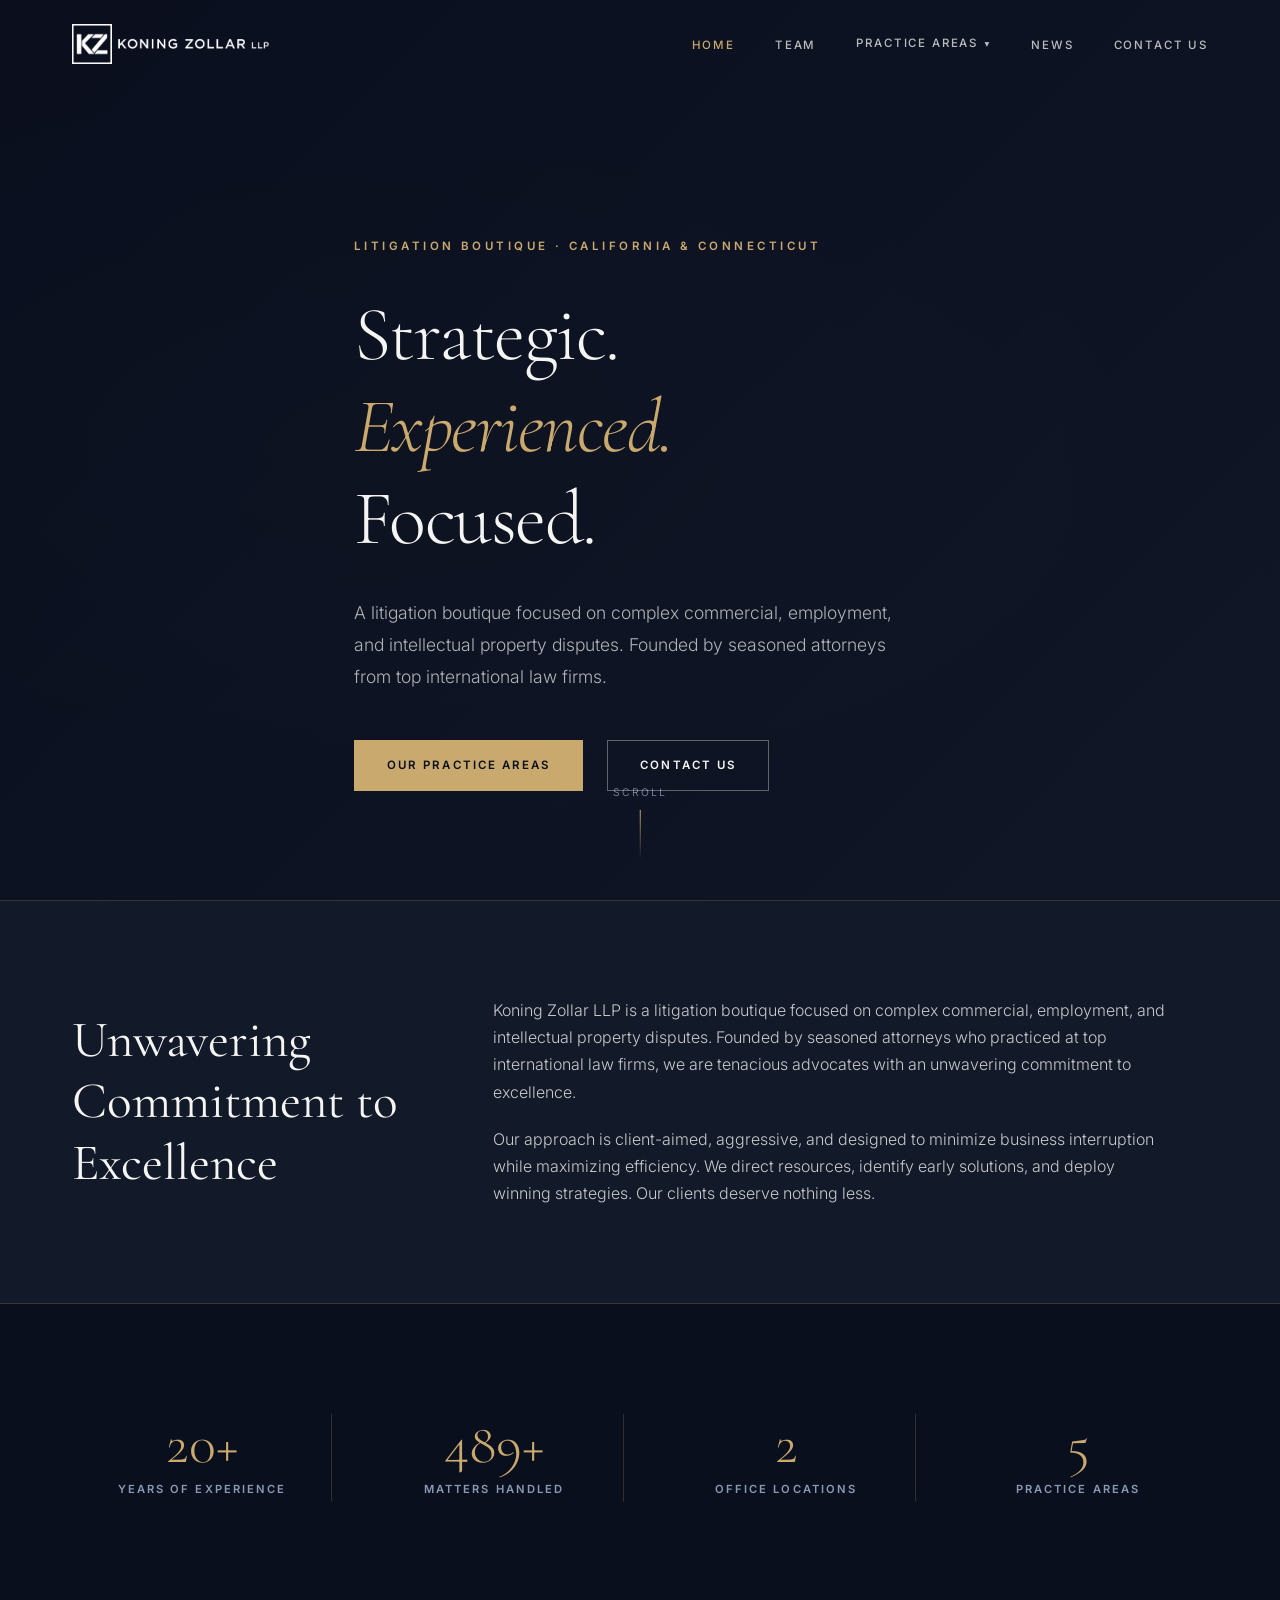
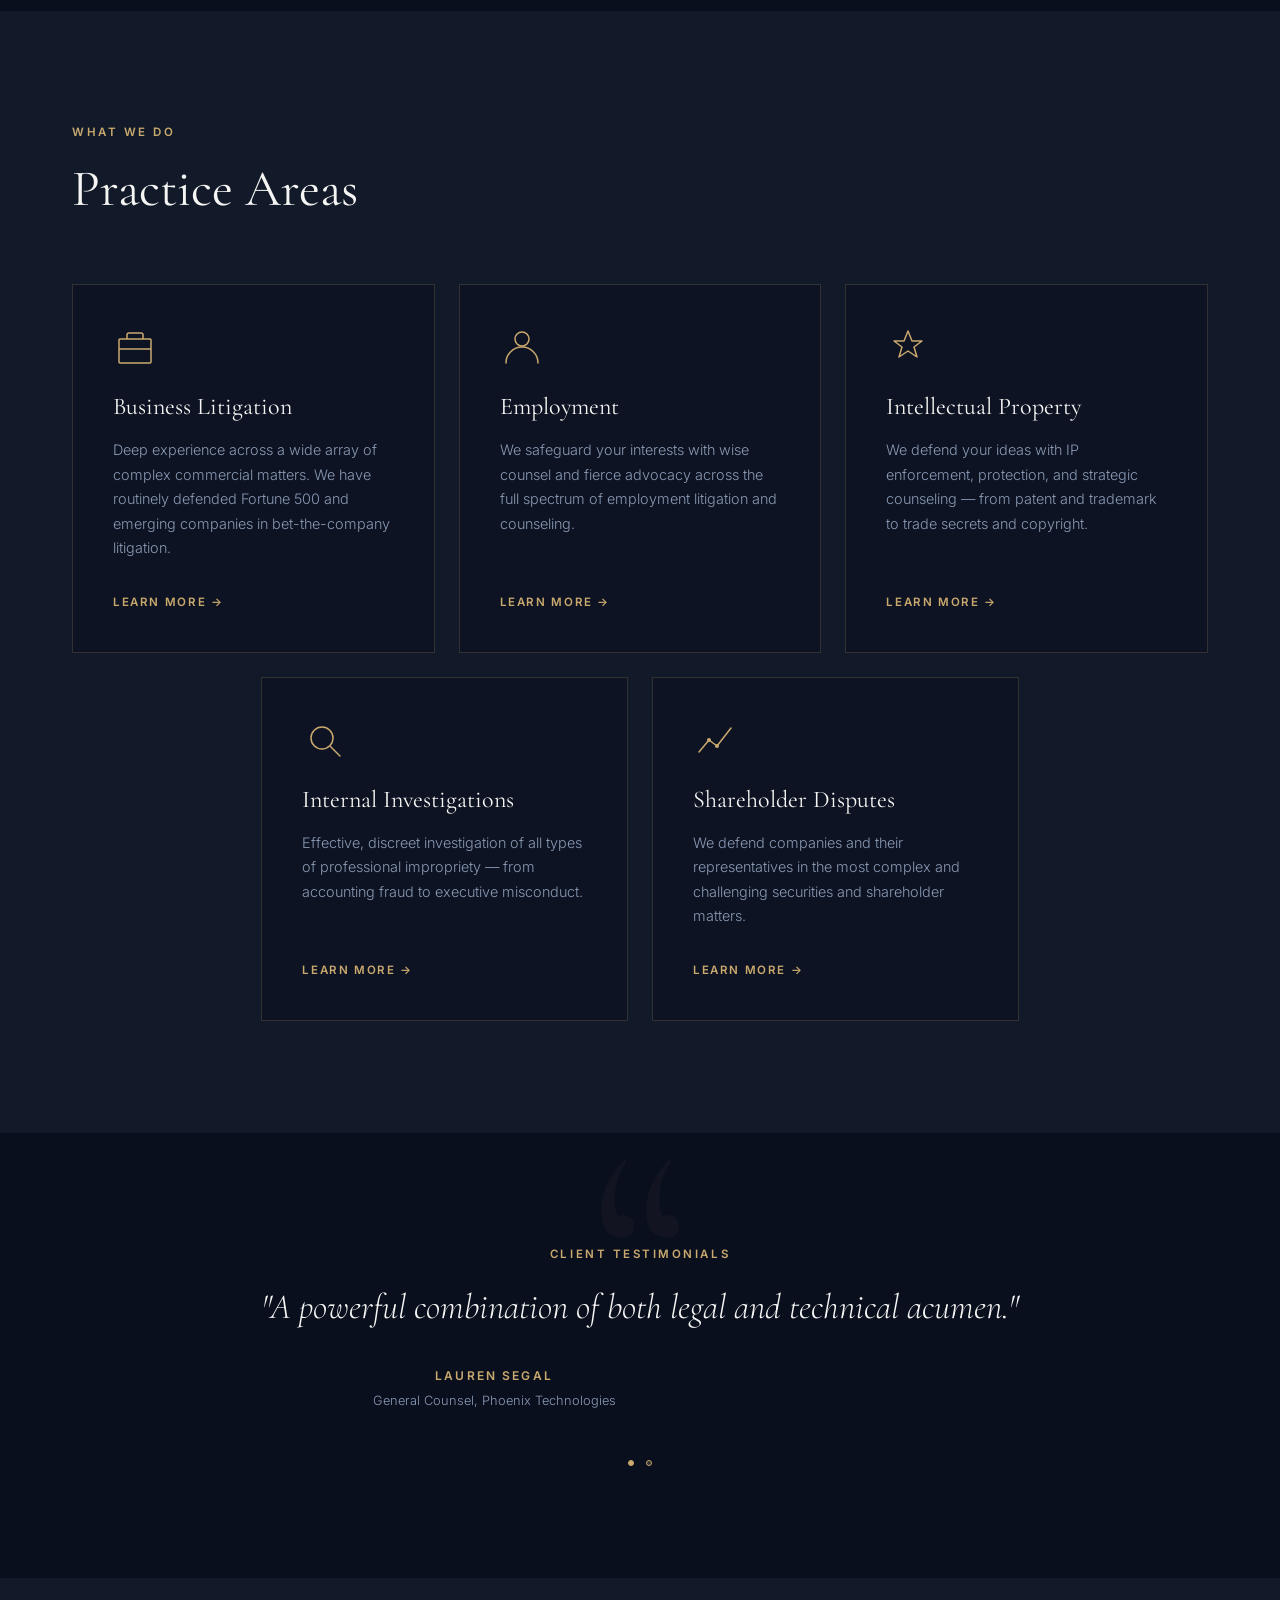
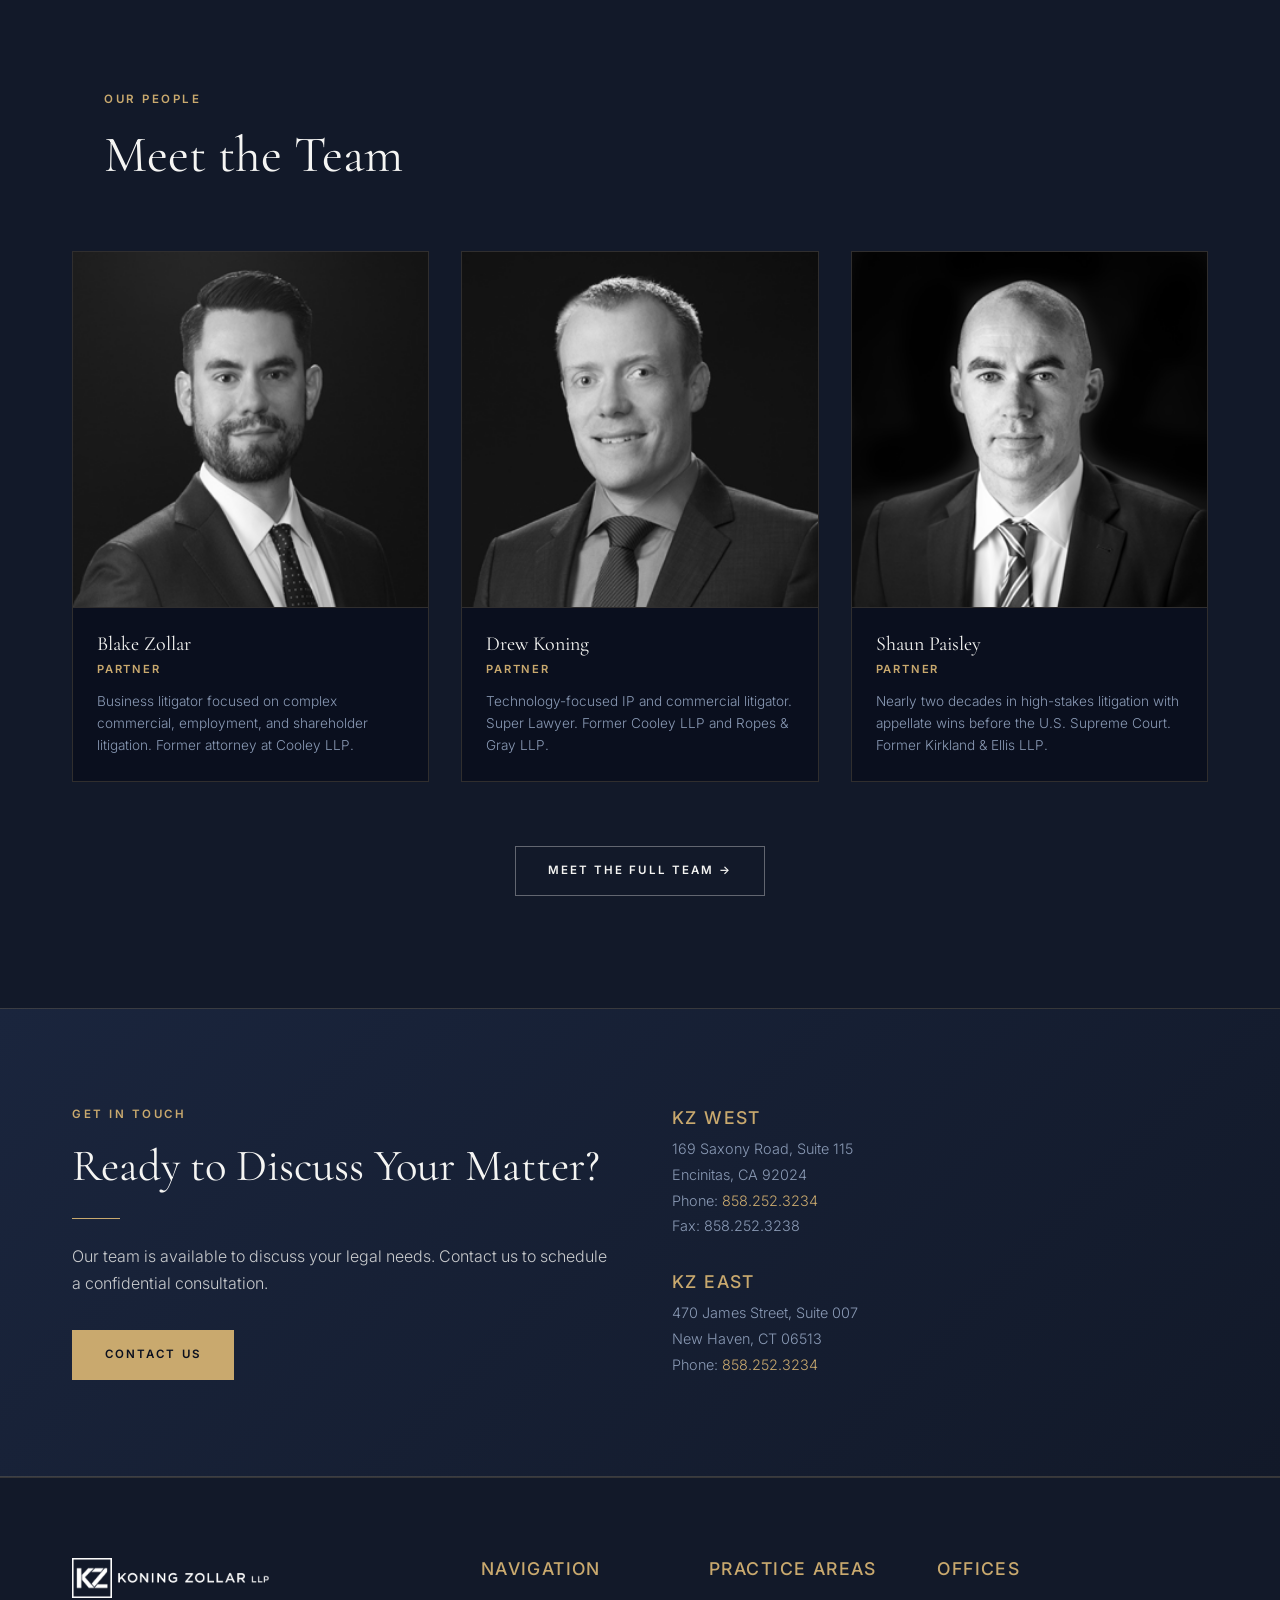
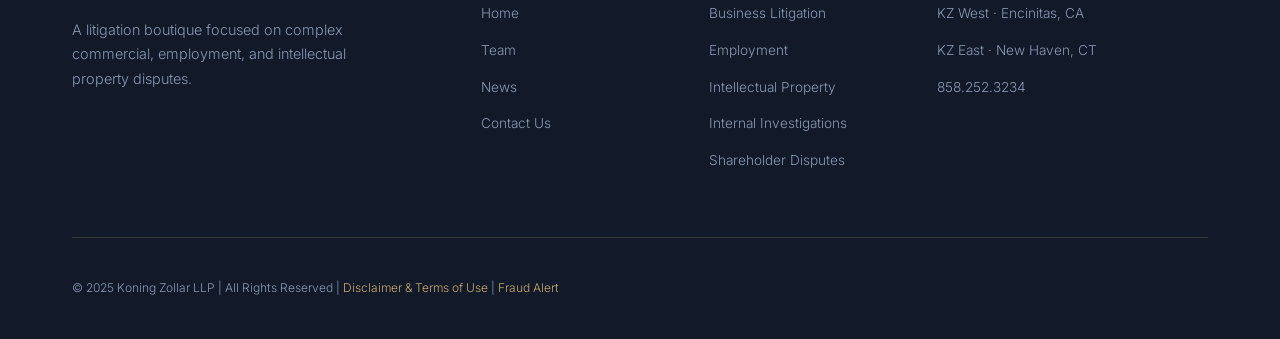
==== commit 7dc485e7: "Hero: cycling background slideshow with KZLLP images" ====
--- a/index.html
+++ b/index.html
@@ -55,6 +55,12 @@
 
   <!-- HERO -->
   <section class="hero">
+    <!-- Background slideshow -->
+    <div class="hero-slides">
+      <div class="hero-slide active" style="background-image: url('https://images.squarespace-cdn.com/content/v1/5ec321c2af33de48734cc929/1670625684949-SXHSBT3KRAFG69WZ3N9U/unsplash-image-EUsVwEOsblE.jpg?format=2500w')"></div>
+      <div class="hero-slide" style="background-image: url('https://images.squarespace-cdn.com/content/v1/5ec321c2af33de48734cc929/1618511387030-5LI1E5QMVTQ2RY9S00A4/20140228_Trade+151_0046+1.jpg?format=2500w')"></div>
+      <div class="hero-slide" style="background-image: url('https://images.squarespace-cdn.com/content/v1/5ec321c2af33de48734cc929/1618511440608-5BVMHVN4WR2I9YQV1WWR/Aro+Ha_0010+1.jpg?format=2500w')"></div>
+    </div>
     <div class="hero-content">
       <p class="hero-eyebrow">Litigation Boutique · California &amp; Connecticut</p>
       <h1>Strategic.<br><em>Experienced.</em><br>Focused.</h1>
--- a/css/styles.css
+++ b/css/styles.css
@@ -255,9 +255,41 @@
   align-items: center;
   position: relative;
   overflow: hidden;
-  background:
-    linear-gradient(135deg, rgba(10,15,30,0.92) 0%, rgba(18,25,41,0.85) 100%),
-    url('https://images.unsplash.com/photo-1589829545856-d10d557cf95f?w=1920&auto=format&fit=crop') center/cover no-repeat;
+  background: #0a0f1e;
+}
+
+/* Slideshow layers */
+.hero-slides {
+  position: absolute;
+  inset: 0;
+  z-index: 0;
+}
+.hero-slide {
+  position: absolute;
+  inset: 0;
+  background-size: cover;
+  background-position: center;
+  opacity: 0;
+  transition: opacity 1.8s ease-in-out;
+  transform: scale(1.04);
+  animation: none;
+}
+.hero-slide.active {
+  opacity: 1;
+  animation: heroZoom 8s ease forwards;
+}
+@keyframes heroZoom {
+  from { transform: scale(1.04); }
+  to   { transform: scale(1.0); }
+}
+/* Dark overlay on top of slides */
+.hero-slides::after {
+  content: '';
+  position: absolute;
+  inset: 0;
+  background: linear-gradient(135deg, rgba(10,15,30,0.88) 0%, rgba(18,25,41,0.78) 100%);
+  z-index: 1;
+  pointer-events: none;
 }
 .hero::before {
   content: '';
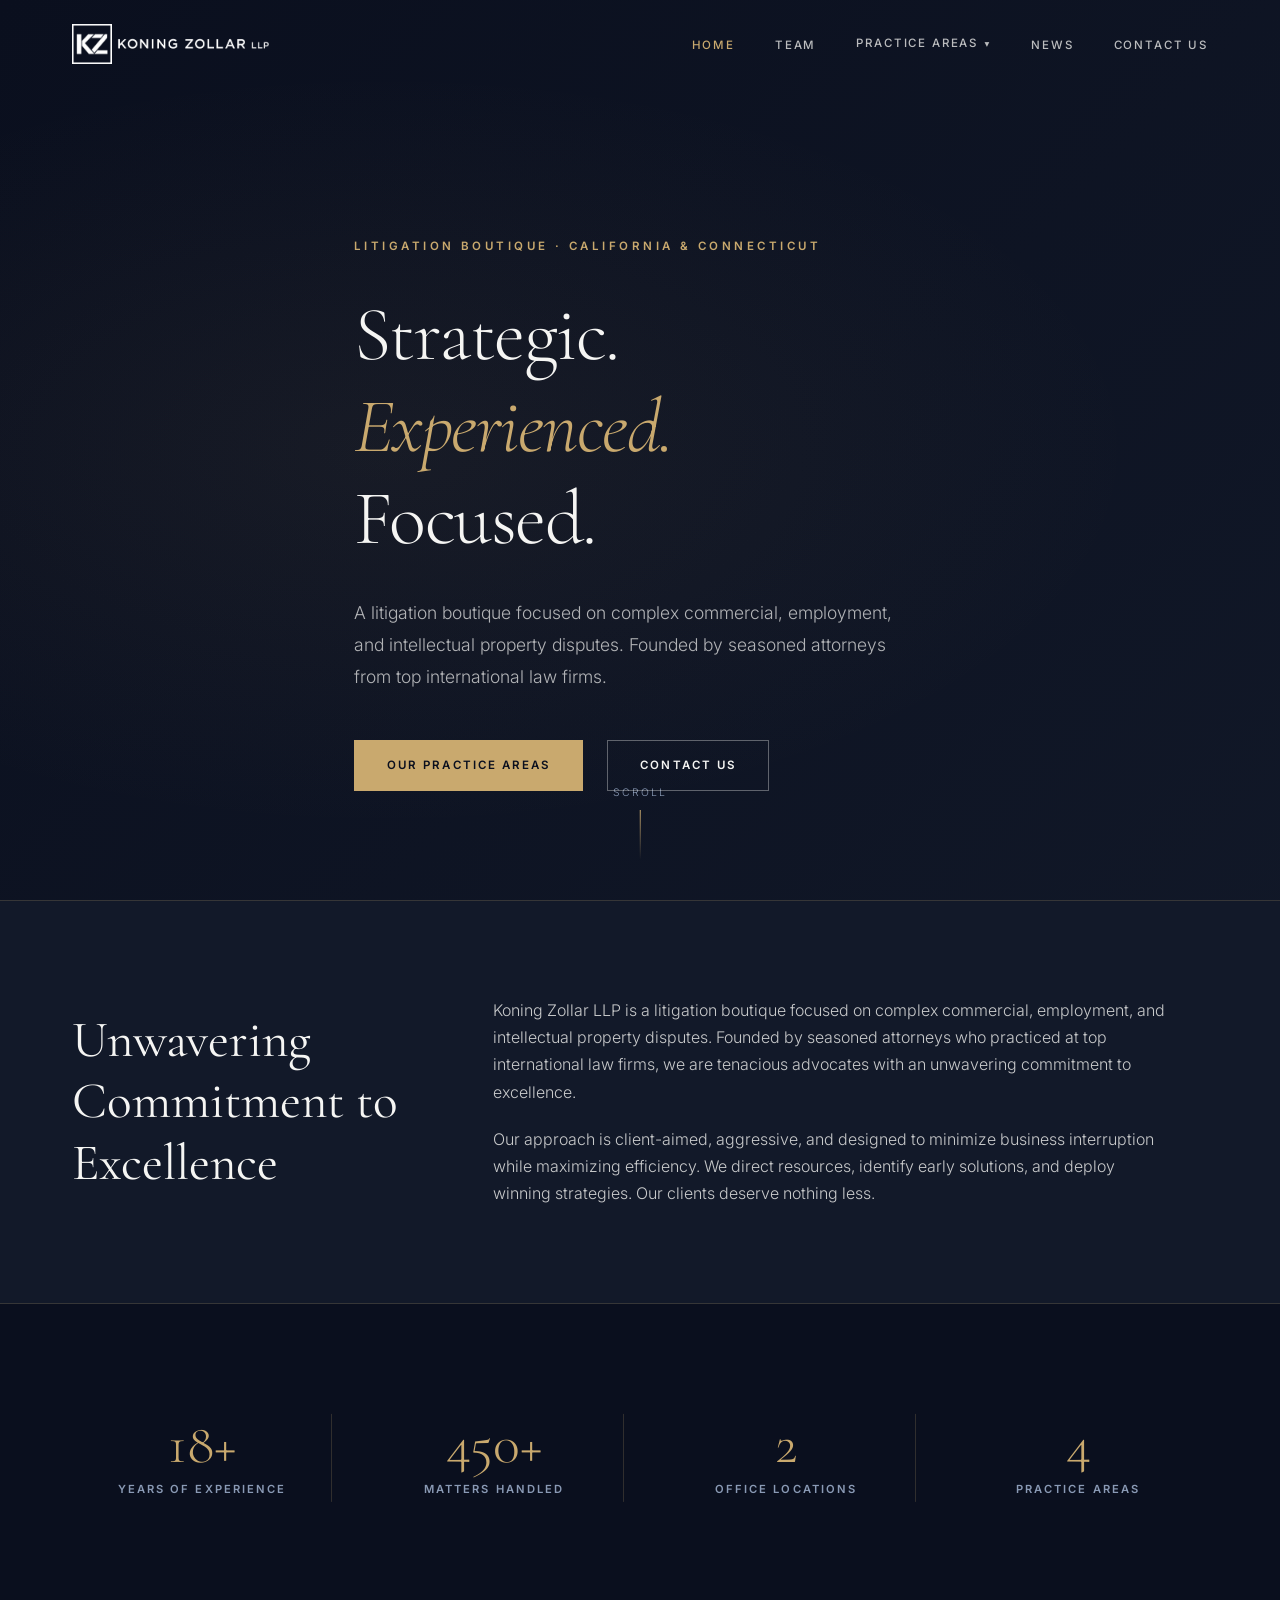
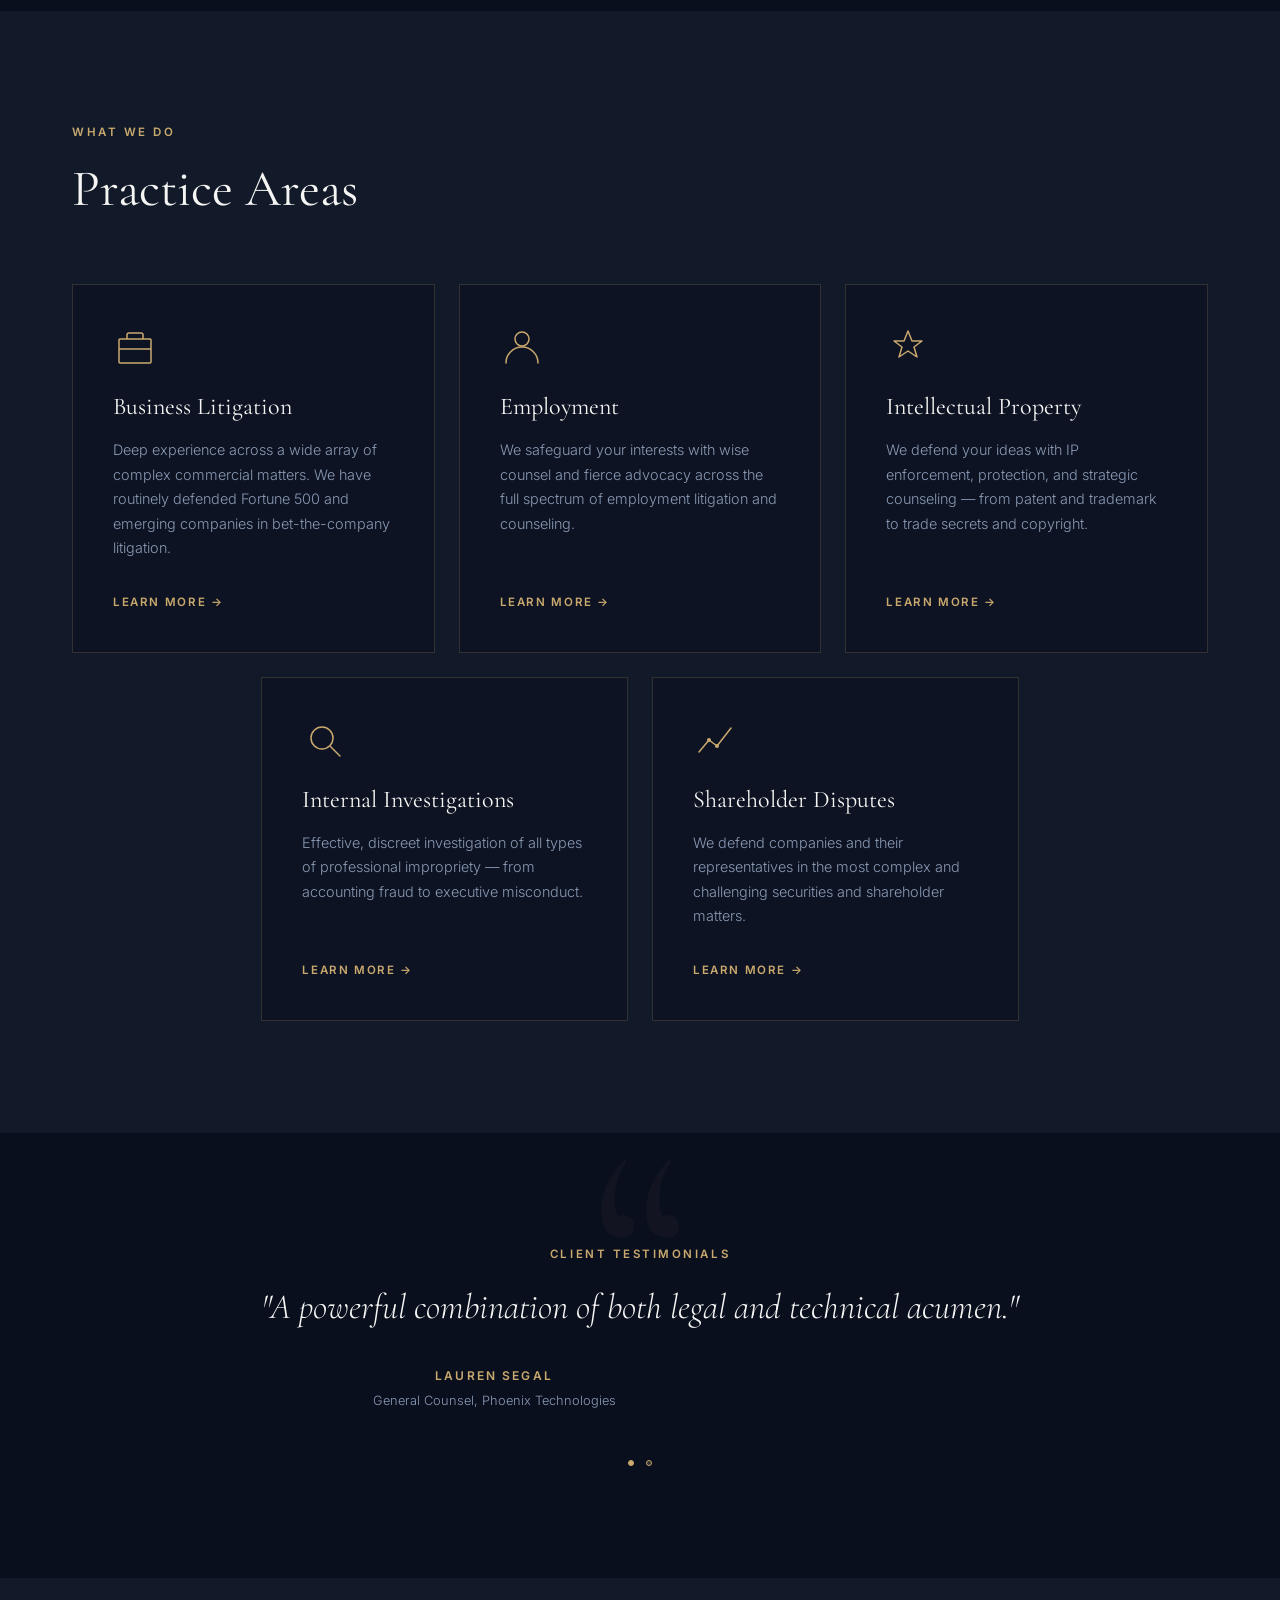
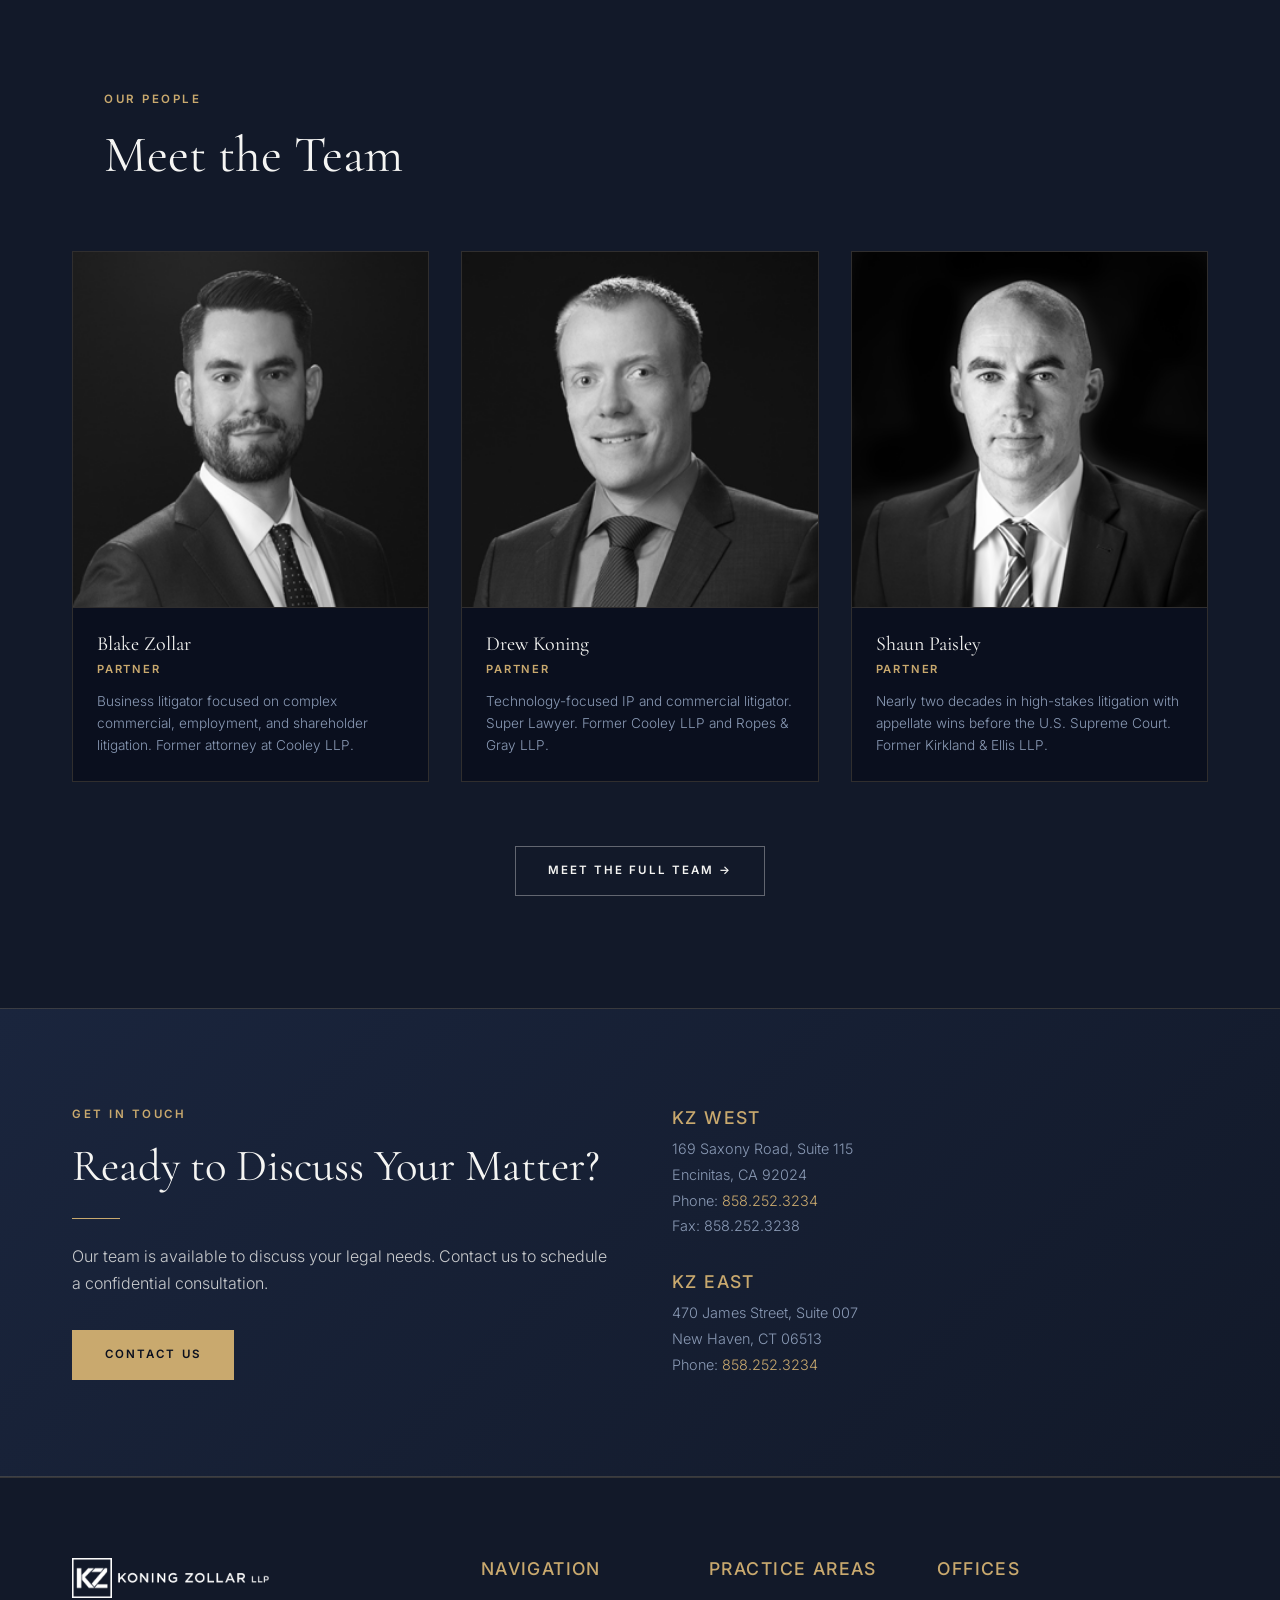
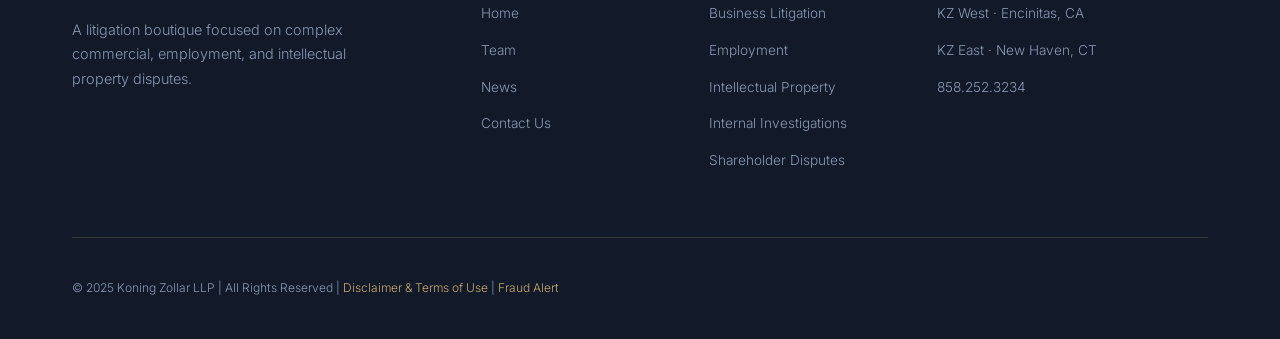
==== commit 89e427c4: "Revert "Hero: cycling background slideshow with KZLLP images" This reverts commit 7dc485e7f2ef718150" ====
--- a/index.html
+++ b/index.html
@@ -55,12 +55,6 @@
 
   <!-- HERO -->
   <section class="hero">
-    <!-- Background slideshow -->
-    <div class="hero-slides">
-      <div class="hero-slide active" style="background-image: url('https://images.squarespace-cdn.com/content/v1/5ec321c2af33de48734cc929/1670625684949-SXHSBT3KRAFG69WZ3N9U/unsplash-image-EUsVwEOsblE.jpg?format=2500w')"></div>
-      <div class="hero-slide" style="background-image: url('https://images.squarespace-cdn.com/content/v1/5ec321c2af33de48734cc929/1618511387030-5LI1E5QMVTQ2RY9S00A4/20140228_Trade+151_0046+1.jpg?format=2500w')"></div>
-      <div class="hero-slide" style="background-image: url('https://images.squarespace-cdn.com/content/v1/5ec321c2af33de48734cc929/1618511440608-5BVMHVN4WR2I9YQV1WWR/Aro+Ha_0010+1.jpg?format=2500w')"></div>
-    </div>
     <div class="hero-content">
       <p class="hero-eyebrow">Litigation Boutique · California &amp; Connecticut</p>
       <h1>Strategic.<br><em>Experienced.</em><br>Focused.</h1>
--- a/css/styles.css
+++ b/css/styles.css
@@ -255,41 +255,9 @@
   align-items: center;
   position: relative;
   overflow: hidden;
-  background: #0a0f1e;
-}
-
-/* Slideshow layers */
-.hero-slides {
-  position: absolute;
-  inset: 0;
-  z-index: 0;
-}
-.hero-slide {
-  position: absolute;
-  inset: 0;
-  background-size: cover;
-  background-position: center;
-  opacity: 0;
-  transition: opacity 1.8s ease-in-out;
-  transform: scale(1.04);
-  animation: none;
-}
-.hero-slide.active {
-  opacity: 1;
-  animation: heroZoom 8s ease forwards;
-}
-@keyframes heroZoom {
-  from { transform: scale(1.04); }
-  to   { transform: scale(1.0); }
-}
-/* Dark overlay on top of slides */
-.hero-slides::after {
-  content: '';
-  position: absolute;
-  inset: 0;
-  background: linear-gradient(135deg, rgba(10,15,30,0.88) 0%, rgba(18,25,41,0.78) 100%);
-  z-index: 1;
-  pointer-events: none;
+  background:
+    linear-gradient(135deg, rgba(10,15,30,0.92) 0%, rgba(18,25,41,0.85) 100%),
+    url('https://images.unsplash.com/photo-1589829545856-d10d557cf95f?w=1920&auto=format&fit=crop') center/cover no-repeat;
 }
 .hero::before {
   content: '';
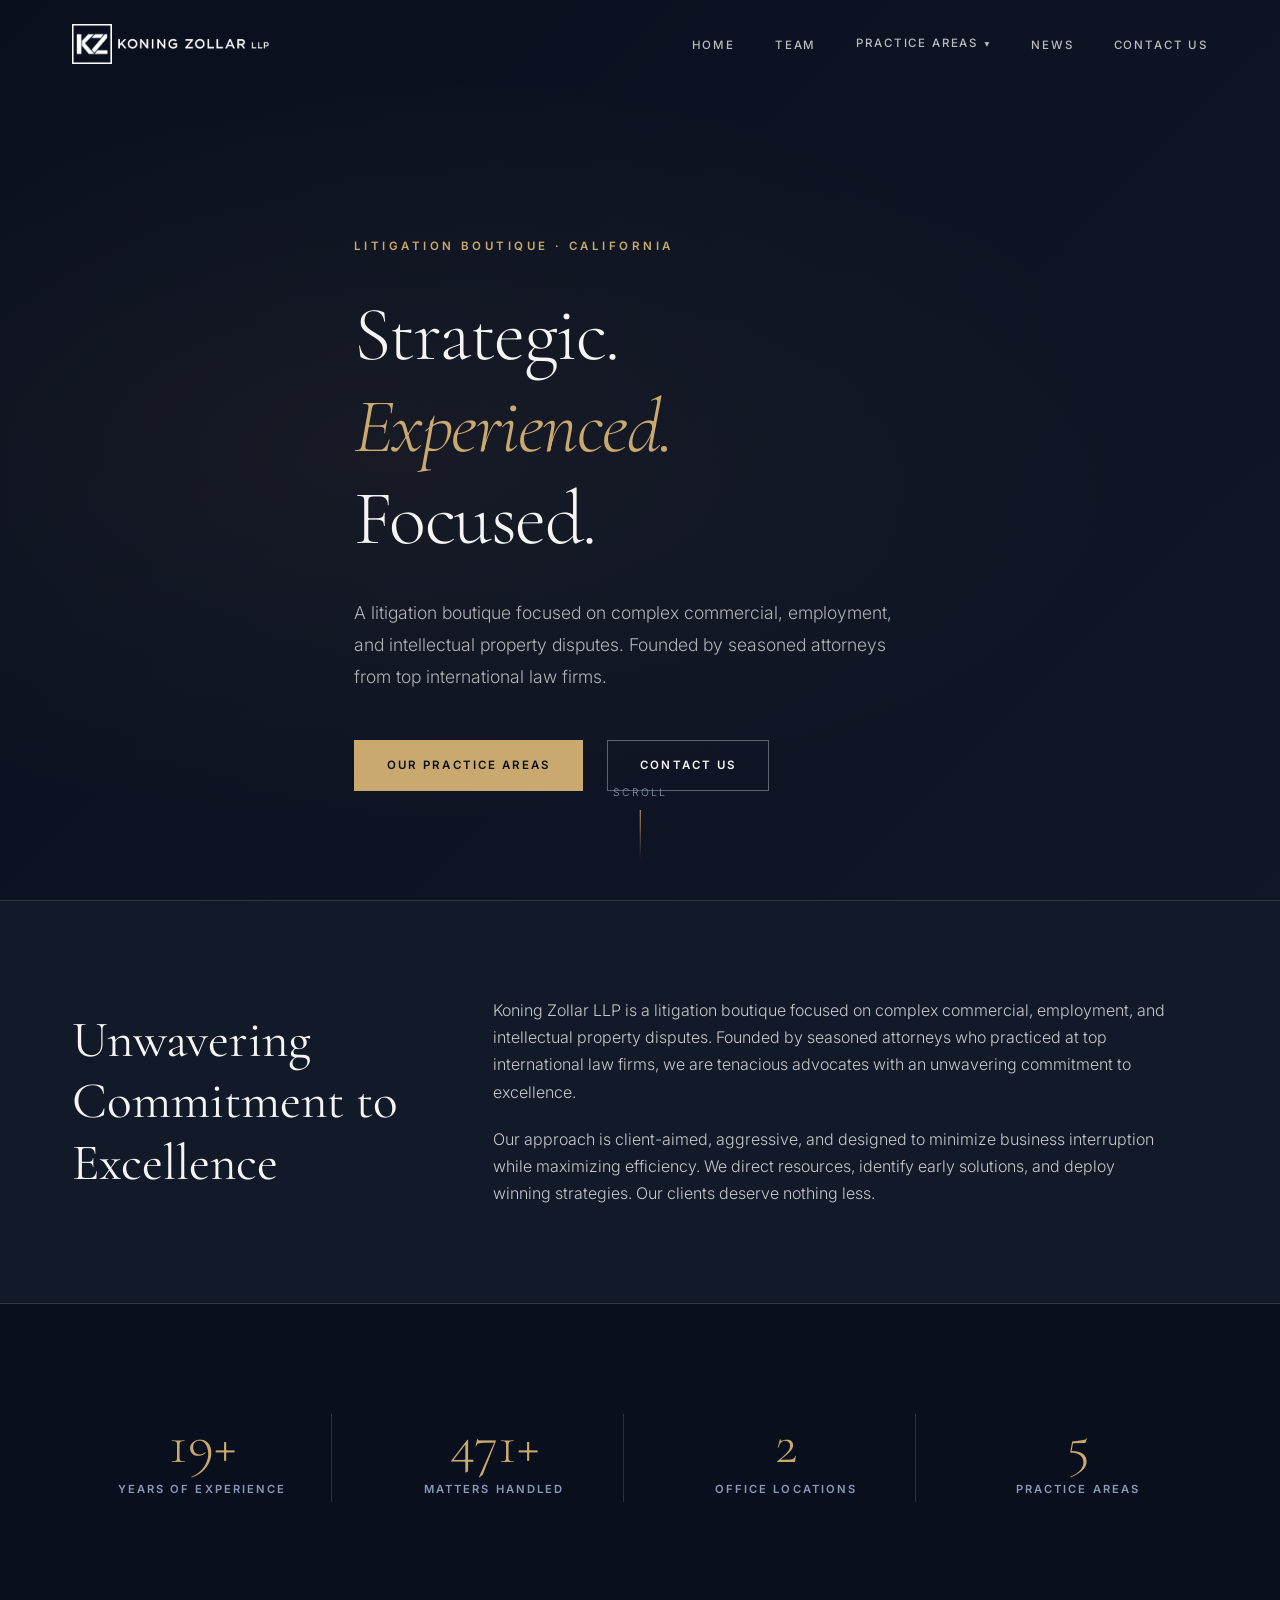
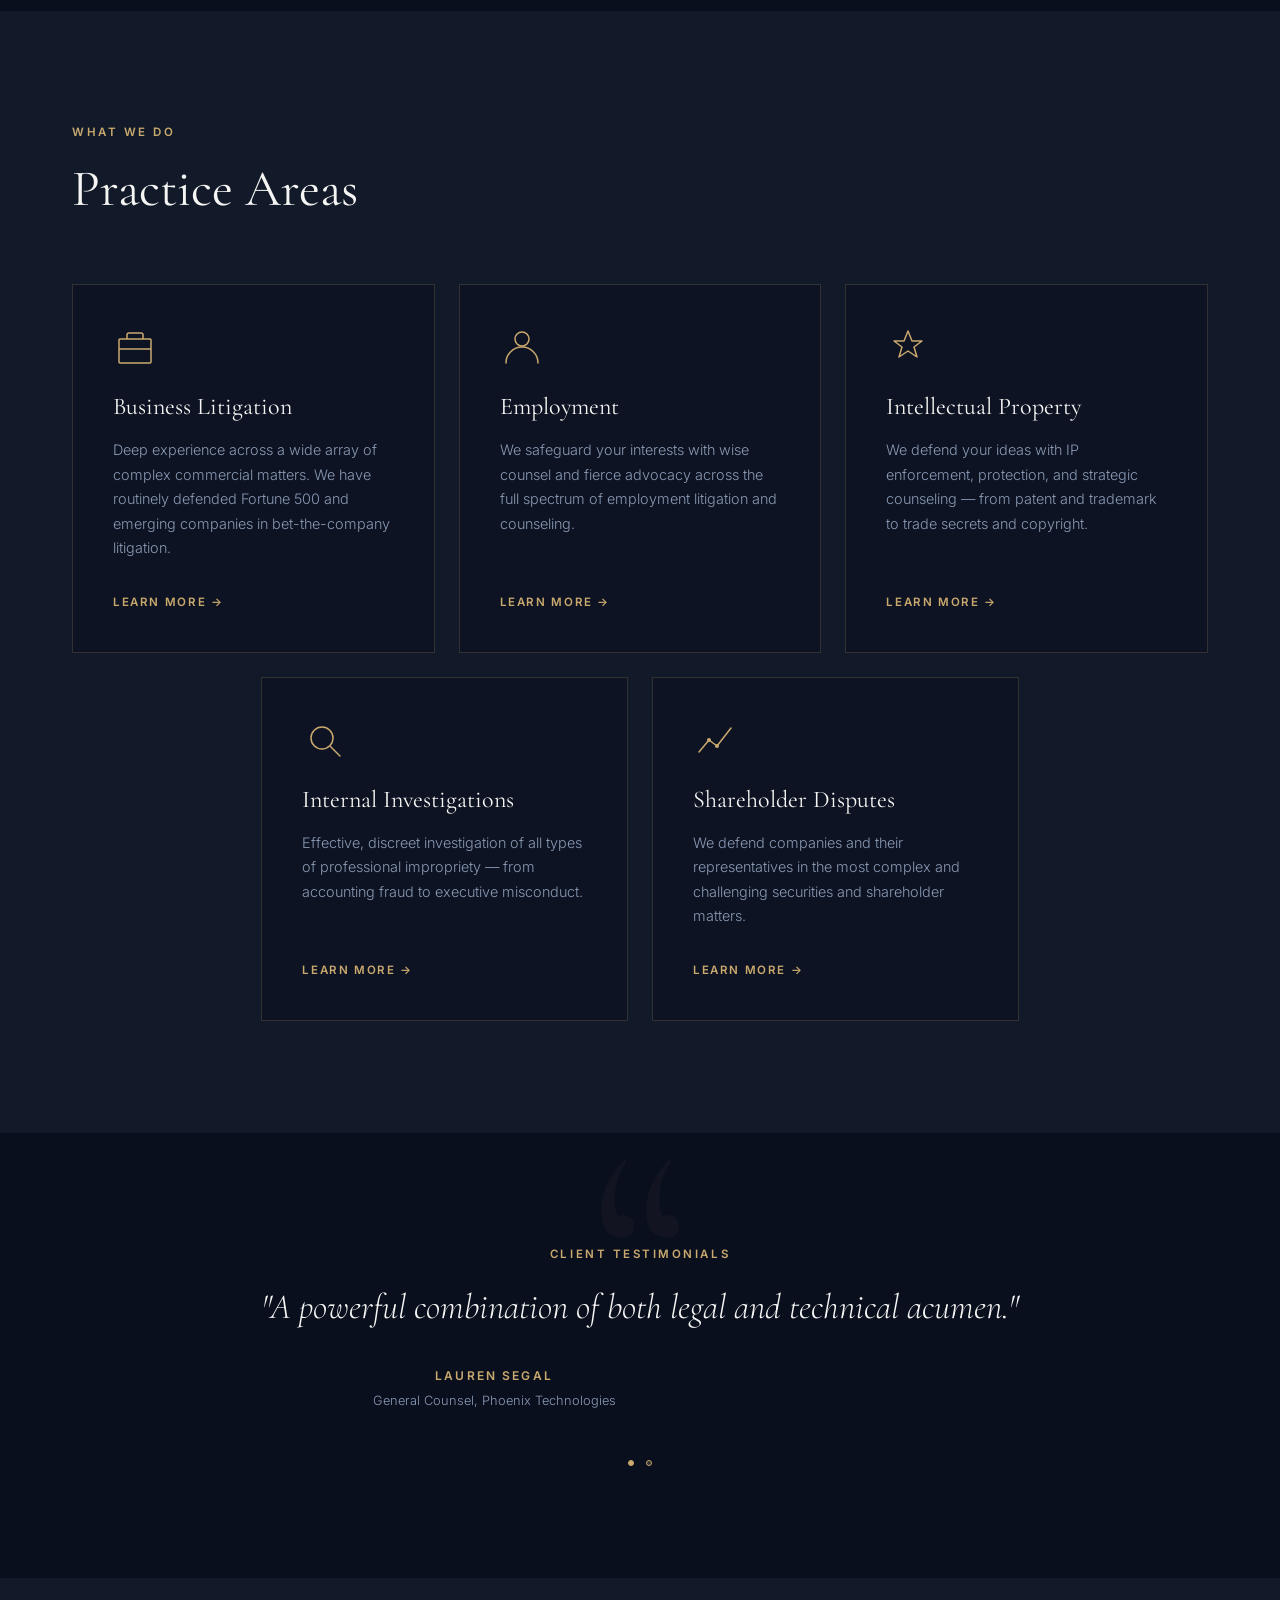
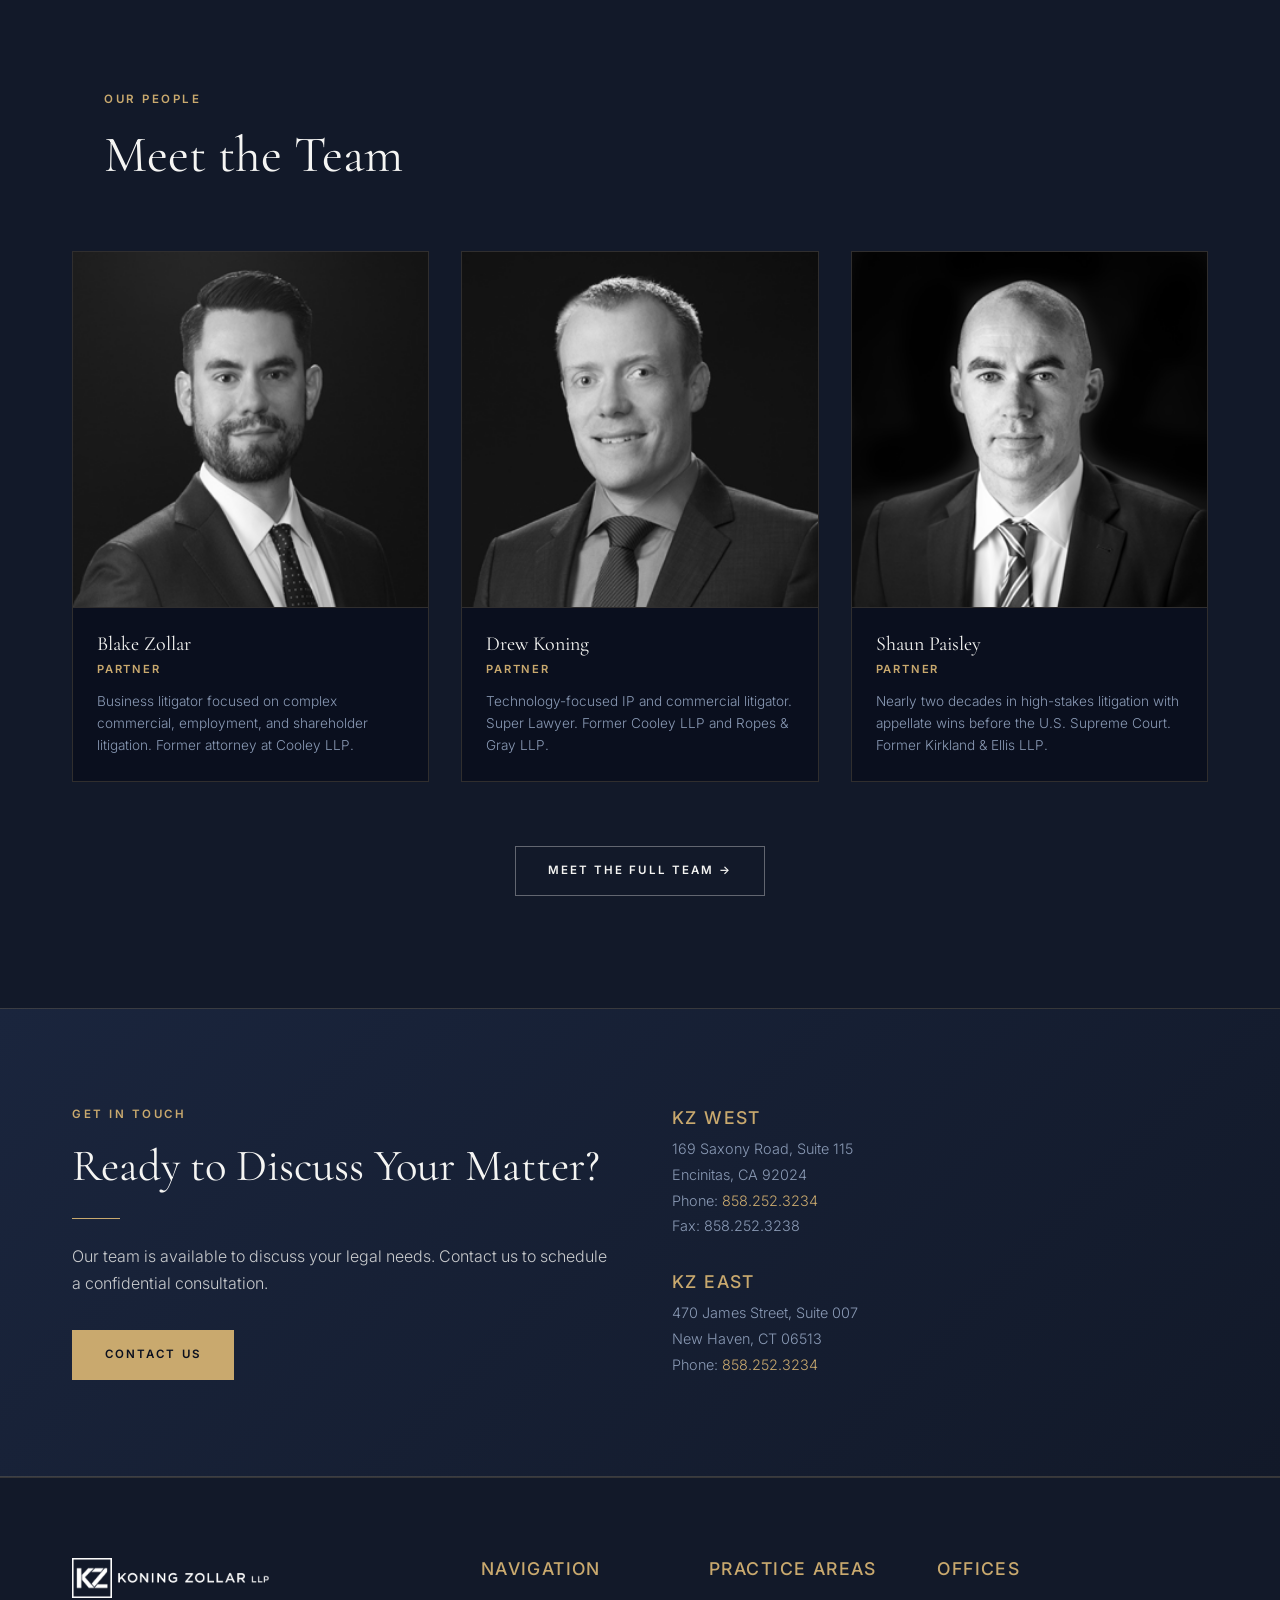
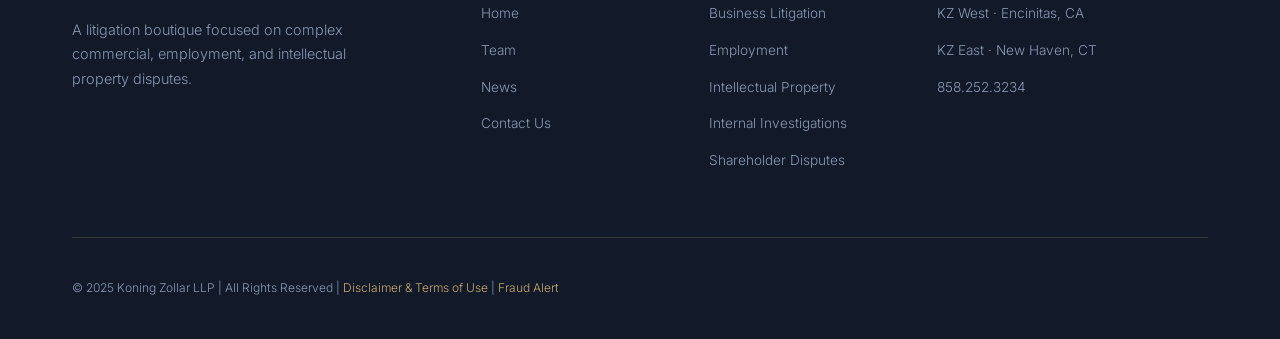
==== commit 76ddcb58: "Remove 'Founding' from partner titles; remove Connecticut references" ====
--- a/index.html
+++ b/index.html
@@ -1,319 +1,319 @@
 <!DOCTYPE html>
 <html lang="en">
 <head>
-  <meta charset="UTF-8">
-  <meta name="viewport" content="width=device-width, initial-scale=1.0">
-  <meta name="description" content="Koning Zollar LLP is a litigation boutique focused on complex commercial, employment, and intellectual property disputes.">
-  <title>Koning Zollar LLP | Strategic. Experienced. Focused.</title>
-  <link rel="stylesheet" href="css/styles.css">
+ <meta charset="UTF-8">
+ <meta name="viewport" content="width=device-width, initial-scale=1.0">
+ <meta name="description" content="Koning Zollar LLP is a litigation boutique focused on complex commercial, employment, and intellectual property disputes.">
+ <title>Koning Zollar LLP | Strategic. Experienced. Focused.</title>
+ <link rel="stylesheet" href="css/styles.css">
 </head>
 <body>
 
-  <!-- NAV -->
-  <nav class="nav">
-    <div class="nav-inner">
-      <a href="index.html" class="nav-logo">
-        <img src="images/logo.png" alt="Koning Zollar LLP" class="nav-logo-img">
-        <span class="nav-logo-text">Koning Zollar<br>LLP</span>
-      </a>
-      <ul class="nav-links">
-        <li><a href="index.html">Home</a></li>
-        <li><a href="team.html">Team</a></li>
-        <li class="nav-dropdown">
-          <a href="#">Practice Areas <span class="dropdown-arrow">▾</span></a>
-          <ul class="dropdown-menu">
-            <li><a href="business-litigation.html">Business Litigation</a></li>
-            <li><a href="employment.html">Employment</a></li>
-            <li><a href="intellectual-property.html">Intellectual Property</a></li>
-            <li><a href="investigations.html">Internal Investigations</a></li>
-            <li><a href="shareholder-disputes.html">Shareholder Disputes</a></li>
-          </ul>
-        </li>
-        <li><a href="news.html">News</a></li>
-        
-    <li><a href="contact.html">Contact Us</a></li>
-      </ul>
-      <div class="nav-hamburger" aria-label="Menu">
-        <span></span><span></span><span></span>
-      </div>
-    </div>
-  </nav>
-
-  <!-- MOBILE NAV -->
-  <ul class="nav-mobile">
-    <li><a href="index.html">Home</a></li>
-    <li><a href="team.html">Team</a></li>
-    <li><a href="business-litigation.html">Business Litigation</a></li>
-    <li><a href="employment.html">Employment</a></li>
-    <li><a href="intellectual-property.html">Intellectual Property</a></li>
-    <li><a href="investigations.html">Internal Investigations</a></li>
-    <li><a href="shareholder-disputes.html">Shareholder Disputes</a></li>
-    <li><a href="news.html">News</a></li>
-        
-    <li><a href="contact.html">Contact Us</a></li>
-  </ul>
-
-  <!-- HERO -->
-  <section class="hero">
-    <div class="hero-content">
-      <p class="hero-eyebrow">Litigation Boutique · California &amp; Connecticut</p>
-      <h1>Strategic.<br><em>Experienced.</em><br>Focused.</h1>
-      <p class="hero-sub">A litigation boutique focused on complex commercial, employment, and intellectual property disputes. Founded by seasoned attorneys from top international law firms.</p>
-      <div class="hero-cta">
-        <a href="#practice-areas" class="btn btn-primary">Our Practice Areas</a>
-        <a href="contact.html" class="btn btn-outline">Contact Us</a>
-      </div>
-    </div>
-    <div class="hero-scroll">
-      <span>Scroll</span>
-      <div class="scroll-line"></div>
-    </div>
-  </section>
-
-  <!-- ABOUT STRIP -->
-  <section class="about-strip">
-    <div class="about-strip-inner">
-      <div class="animate from-left">
-        <h2>Unwavering Commitment to Excellence</h2>
-        <div class="gold-line"></div>
-      </div>
-      <div class="animate">
-        <p>Koning Zollar LLP is a litigation boutique focused on complex commercial, employment, and intellectual property disputes. Founded by seasoned attorneys who practiced at top international law firms, we are tenacious advocates with an unwavering commitment to excellence.</p>
-        <p style="margin-top:1.25rem;">Our approach is client-aimed, aggressive, and designed to minimize business interruption while maximizing efficiency. We direct resources, identify early solutions, and deploy winning strategies. Our clients deserve nothing less.</p>
-      </div>
-    </div>
-  </section>
-
-  <!-- STATS -->
-  <section class="stats-bar">
-    <div class="stats-grid">
-      <div class="stat-item animate animate-delay-1">
-        <span class="stat-number" data-count="20" data-suffix="+">20+</span>
-        <span class="stat-label">Years of Experience</span>
-      </div>
-      <div class="stat-item animate animate-delay-2">
-        <span class="stat-number" data-count="500" data-suffix="+">500+</span>
-        <span class="stat-label">Matters Handled</span>
-      </div>
-      <div class="stat-item animate animate-delay-3">
-        <span class="stat-number" data-count="2">2</span>
-        <span class="stat-label">Office Locations</span>
-      </div>
-      <div class="stat-item animate animate-delay-4">
-        <span class="stat-number" data-count="5">5</span>
-        <span class="stat-label">Practice Areas</span>
-      </div>
-    </div>
-  </section>
-
-  <!-- PRACTICE AREAS -->
-  <section class="practice-section" id="practice-areas">
-    <div class="section-header animate">
-      <span class="section-label">What We Do</span>
-      <h2>Practice Areas</h2>
-    </div>
-    <div class="practice-grid-wrap">
-      <div class="practice-row-1">
-        <!-- Business Litigation -->
-        <div class="practice-card animate animate-delay-1">
-          <svg class="practice-icon" viewBox="0 0 44 44" fill="none" xmlns="http://www.w3.org/2000/svg">
-            <rect x="6" y="14" width="32" height="24" rx="1" stroke="currentColor" stroke-width="1.5"/>
-            <path d="M14 14V10a2 2 0 012-2h12a2 2 0 012 2v4" stroke="currentColor" stroke-width="1.5"/>
-            <line x1="6" y1="24" x2="38" y2="24" stroke="currentColor" stroke-width="1.5"/>
-          </svg>
-          <h3>Business Litigation</h3>
-          <p>Deep experience across a wide array of complex commercial matters. We have routinely defended Fortune 500 and emerging companies in bet-the-company litigation.</p>
-          <a href="business-litigation.html" class="practice-card-link">Learn More →</a>
-        </div>
-        <!-- Employment -->
-        <div class="practice-card animate animate-delay-2">
-          <svg class="practice-icon" viewBox="0 0 44 44" fill="none" xmlns="http://www.w3.org/2000/svg">
-            <circle cx="22" cy="14" r="7" stroke="currentColor" stroke-width="1.5"/>
-            <path d="M6 38c0-8.837 7.163-16 16-16s16 7.163 16 16" stroke="currentColor" stroke-width="1.5" stroke-linecap="round"/>
-          </svg>
-          <h3>Employment</h3>
-          <p>We safeguard your interests with wise counsel and fierce advocacy across the full spectrum of employment litigation and counseling.</p>
-          <a href="employment.html" class="practice-card-link">Learn More →</a>
-        </div>
-        <!-- IP -->
-        <div class="practice-card animate animate-delay-3">
-          <svg class="practice-icon" viewBox="0 0 44 44" fill="none" xmlns="http://www.w3.org/2000/svg">
-            <path d="M22 6l4 10h10l-8 6 3 10-9-6-9 6 3-10-8-6h10z" stroke="currentColor" stroke-width="1.5" stroke-linejoin="round"/>
-          </svg>
-          <h3>Intellectual Property</h3>
-          <p>We defend your ideas with IP enforcement, protection, and strategic counseling — from patent and trademark to trade secrets and copyright.</p>
-          <a href="intellectual-property.html" class="practice-card-link">Learn More →</a>
-        </div>
-      </div>
-      <div class="practice-row-2">
-        <!-- Investigations -->
-        <div class="practice-card animate animate-delay-1">
-          <svg class="practice-icon" viewBox="0 0 44 44" fill="none" xmlns="http://www.w3.org/2000/svg">
-            <circle cx="20" cy="20" r="11" stroke="currentColor" stroke-width="1.5"/>
-            <line x1="28.5" y1="28.5" x2="38" y2="38" stroke="currentColor" stroke-width="1.5" stroke-linecap="round"/>
-          </svg>
-          <h3>Internal Investigations</h3>
-          <p>Effective, discreet investigation of all types of professional impropriety — from accounting fraud to executive misconduct.</p>
-          <a href="investigations.html" class="practice-card-link">Learn More →</a>
-        </div>
-        <!-- Shareholder Disputes -->
-        <div class="practice-card animate animate-delay-2">
-          <svg class="practice-icon" viewBox="0 0 44 44" fill="none" xmlns="http://www.w3.org/2000/svg">
-            <polyline points="6,34 16,22 24,28 38,10" stroke="currentColor" stroke-width="1.5" stroke-linecap="round" stroke-linejoin="round"/>
-            <circle cx="16" cy="22" r="2" fill="currentColor"/>
-            <circle cx="24" cy="28" r="2" fill="currentColor"/>
-          </svg>
-          <h3>Shareholder Disputes</h3>
-          <p>We defend companies and their representatives in the most complex and challenging securities and shareholder matters.</p>
-          <a href="shareholder-disputes.html" class="practice-card-link">Learn More →</a>
-        </div>
-      </div>
-    </div>
-  </section>
-
-  <!-- TESTIMONIALS -->
-  <section class="testimonials">
-    <div class="testimonials-inner">
-      <span class="section-label animate">Client Testimonials</span>
-
-      <div class="testimonial-slide active">
-        <p class="testimonial-quote animate">"A powerful combination of both legal and technical acumen."</p>
-        <p class="testimonial-author animate animate-delay-1">Lauren Segal</p>
-        <p class="testimonial-role animate animate-delay-2">General Counsel, Phoenix Technologies</p>
-      </div>
-
-      <div class="testimonial-slide">
-        <p class="testimonial-quote">"Reliable, efficient, and effective. My first choice for litigation."</p>
-        <p class="testimonial-author">Francisco Velasco</p>
-        <p class="testimonial-role">General Counsel, PriceSmart</p>
-      </div>
-
-      <div class="testimonial-dots">
-        <div class="testimonial-dot active"></div>
-        <div class="testimonial-dot"></div>
-      </div>
-    </div>
-  </section>
-
-  <!-- TEAM PREVIEW -->
-  <section class="team-section">
-    <div class="container">
-      <div class="section-header animate">
-        <span class="section-label">Our People</span>
-        <h2>Meet the Team</h2>
-      </div>
-    </div>
-    <div class="team-grid-preview">
-      <div class="team-card animate animate-delay-1">
-        <div class="team-photo">
-          <img src="images/blake.png" alt="Blake Zollar">
-        </div>
-        <div class="team-info">
-          <h3>Blake Zollar</h3>
-          <p class="team-role">Partner</p>
-          <p class="team-bio-excerpt">Business litigator focused on complex commercial, employment, and shareholder litigation. Former attorney at Cooley LLP.</p>
-        </div>
-      </div>
-      <div class="team-card animate animate-delay-2">
-        <div class="team-photo">
-          <img src="images/drew.png" alt="Drew Koning">
-        </div>
-        <div class="team-info">
-          <h3>Drew Koning</h3>
-          <p class="team-role">Partner</p>
-          <p class="team-bio-excerpt">Technology-focused IP and commercial litigator. Super Lawyer. Former Cooley LLP and Ropes &amp; Gray LLP.</p>
-        </div>
-      </div>
-      <div class="team-card animate animate-delay-3">
-        <div class="team-photo">
-          <img src="images/shaun.png" alt="Shaun Paisley">
-        </div>
-        <div class="team-info">
-          <h3>Shaun Paisley</h3>
-          <p class="team-role">Partner</p>
-          <p class="team-bio-excerpt">Nearly two decades in high-stakes litigation with appellate wins before the U.S. Supreme Court. Former Kirkland &amp; Ellis LLP.</p>
-        </div>
-      </div>
-    </div>
-    <div class="team-cta animate">
-      <a href="team.html" class="btn btn-outline">Meet the Full Team →</a>
-    </div>
-  </section>
-
-  <!-- CONTACT CTA -->
-  <section class="contact-cta">
-    <div class="contact-cta-inner">
-      <div class="animate from-left">
-        <span class="section-label">Get in Touch</span>
-        <h2>Ready to Discuss Your Matter?</h2>
-        <div class="gold-line"></div>
-        <p style="margin-top:1rem;">Our team is available to discuss your legal needs. Contact us to schedule a confidential consultation.</p>
-        <a href="contact.html" class="btn btn-primary" style="margin-top:2rem;">Contact Us</a>
-      </div>
-      <div class="animate">
-        <ul class="office-list">
-          <li class="office-item">
-            <h4>KZ West</h4>
-            <p>169 Saxony Road, Suite 115<br>Encinitas, CA 92024<br>
-            Phone: <a href="tel:8582523234">858.252.3234</a><br>
-            Fax: 858.252.3238</p>
-          </li>
-          <li class="office-item">
-            <h4>KZ East</h4>
-            <p>470 James Street, Suite 007<br>New Haven, CT 06513<br>
-            Phone: <a href="tel:8582523234">858.252.3234</a></p>
-          </li>
-        </ul>
-      </div>
-    </div>
-  </section>
-
-  <!-- FOOTER -->
-  <footer>
-    <div class="footer-inner">
-      <div class="footer-grid">
-        <div class="footer-brand">
-          <div class="nav-logo">
-            <img src="images/logo.png" alt="Koning Zollar LLP" class="nav-logo-img">
-            <span class="nav-logo-text">Koning Zollar<br>LLP</span>
-          </div>
-          <p>A litigation boutique focused on complex commercial, employment, and intellectual property disputes.</p>
-        </div>
-        <div class="footer-col">
-          <h4>Navigation</h4>
-          <ul>
-            <li><a href="index.html">Home</a></li>
-            <li><a href="team.html">Team</a></li>
-            <li><a href="news.html">News</a></li>
-        
-    <li><a href="contact.html">Contact Us</a></li>
-          </ul>
-        </div>
-        <div class="footer-col">
-          <h4>Practice Areas</h4>
-          <ul>
-            <li><a href="business-litigation.html">Business Litigation</a></li>
-            <li><a href="employment.html">Employment</a></li>
-            <li><a href="intellectual-property.html">Intellectual Property</a></li>
-            <li><a href="investigations.html">Internal Investigations</a></li>
-            <li><a href="shareholder-disputes.html">Shareholder Disputes</a></li>
-          </ul>
-        </div>
-        <div class="footer-col">
-          <h4>Offices</h4>
-          <ul>
-            <li><a href="contact.html">KZ West · Encinitas, CA</a></li>
-            <li><a href="contact.html">KZ East · New Haven, CT</a></li>
-            <li><a href="tel:8582523234">858.252.3234</a></li>
-          </ul>
-        </div>
-      </div>
-      <div class="footer-bottom">
-        <p>© 2025 Koning Zollar LLP | All Rights Reserved | <a href="#">Disclaimer &amp; Terms of Use</a> | <a href="#">Fraud Alert</a></p>
-      </div>
-    </div>
-  </footer>
-
-  <script src="js/main.js"></script>
+ <!-- NAV -->
+ <nav class="nav">
+ <div class="nav-inner">
+ <a href="index.html" class="nav-logo">
+ <img src="images/logo.png" alt="Koning Zollar LLP" class="nav-logo-img">
+ <span class="nav-logo-text">Koning Zollar<br>LLP</span>
+ </a>
+ <ul class="nav-links">
+ <li><a href="index.html">Home</a></li>
+ <li><a href="team.html">Team</a></li>
+ <li class="nav-dropdown">
+ <a href="#">Practice Areas <span class="dropdown-arrow">▾</span></a>
+ <ul class="dropdown-menu">
+ <li><a href="business-litigation.html">Business Litigation</a></li>
+ <li><a href="employment.html">Employment</a></li>
+ <li><a href="intellectual-property.html">Intellectual Property</a></li>
+ <li><a href="investigations.html">Internal Investigations</a></li>
+ <li><a href="shareholder-disputes.html">Shareholder Disputes</a></li>
+ </ul>
+ </li>
+ <li><a href="news.html">News</a></li>
+ 
+ <li><a href="contact.html">Contact Us</a></li>
+ </ul>
+ <div class="nav-hamburger" aria-label="Menu">
+ <span></span><span></span><span></span>
+ </div>
+ </div>
+ </nav>
+
+ <!-- MOBILE NAV -->
+ <ul class="nav-mobile">
+ <li><a href="index.html">Home</a></li>
+ <li><a href="team.html">Team</a></li>
+ <li><a href="business-litigation.html">Business Litigation</a></li>
+ <li><a href="employment.html">Employment</a></li>
+ <li><a href="intellectual-property.html">Intellectual Property</a></li>
+ <li><a href="investigations.html">Internal Investigations</a></li>
+ <li><a href="shareholder-disputes.html">Shareholder Disputes</a></li>
+ <li><a href="news.html">News</a></li>
+ 
+ <li><a href="contact.html">Contact Us</a></li>
+ </ul>
+
+ <!-- HERO -->
+ <section class="hero">
+ <div class="hero-content">
+ <p class="hero-eyebrow">Litigation Boutique · California</p>
+ <h1>Strategic.<br><em>Experienced.</em><br>Focused.</h1>
+ <p class="hero-sub">A litigation boutique focused on complex commercial, employment, and intellectual property disputes. Founded by seasoned attorneys from top international law firms.</p>
+ <div class="hero-cta">
+ <a href="#practice-areas" class="btn btn-primary">Our Practice Areas</a>
+ <a href="contact.html" class="btn btn-outline">Contact Us</a>
+ </div>
+ </div>
+ <div class="hero-scroll">
+ <span>Scroll</span>
+ <div class="scroll-line"></div>
+ </div>
+ </section>
+
+ <!-- ABOUT STRIP -->
+ <section class="about-strip">
+ <div class="about-strip-inner">
+ <div class="animate from-left">
+ <h2>Unwavering Commitment to Excellence</h2>
+ <div class="gold-line"></div>
+ </div>
+ <div class="animate">
+ <p>Koning Zollar LLP is a litigation boutique focused on complex commercial, employment, and intellectual property disputes. Founded by seasoned attorneys who practiced at top international law firms, we are tenacious advocates with an unwavering commitment to excellence.</p>
+ <p style="margin-top:1.25rem;">Our approach is client-aimed, aggressive, and designed to minimize business interruption while maximizing efficiency. We direct resources, identify early solutions, and deploy winning strategies. Our clients deserve nothing less.</p>
+ </div>
+ </div>
+ </section>
+
+ <!-- STATS -->
+ <section class="stats-bar">
+ <div class="stats-grid">
+ <div class="stat-item animate animate-delay-1">
+ <span class="stat-number" data-count="20" data-suffix="+">20+</span>
+ <span class="stat-label">Years of Experience</span>
+ </div>
+ <div class="stat-item animate animate-delay-2">
+ <span class="stat-number" data-count="500" data-suffix="+">500+</span>
+ <span class="stat-label">Matters Handled</span>
+ </div>
+ <div class="stat-item animate animate-delay-3">
+ <span class="stat-number" data-count="2">2</span>
+ <span class="stat-label">Office Locations</span>
+ </div>
+ <div class="stat-item animate animate-delay-4">
+ <span class="stat-number" data-count="5">5</span>
+ <span class="stat-label">Practice Areas</span>
+ </div>
+ </div>
+ </section>
+
+ <!-- PRACTICE AREAS -->
+ <section class="practice-section" id="practice-areas">
+ <div class="section-header animate">
+ <span class="section-label">What We Do</span>
+ <h2>Practice Areas</h2>
+ </div>
+ <div class="practice-grid-wrap">
+ <div class="practice-row-1">
+ <!-- Business Litigation -->
+ <div class="practice-card animate animate-delay-1">
+ <svg class="practice-icon" viewBox="0 0 44 44" fill="none" xmlns="http://www.w3.org/2000/svg">
+ <rect x="6" y="14" width="32" height="24" rx="1" stroke="currentColor" stroke-width="1.5"/>
+ <path d="M14 14V10a2 2 0 012-2h12a2 2 0 012 2v4" stroke="currentColor" stroke-width="1.5"/>
+ <line x1="6" y1="24" x2="38" y2="24" stroke="currentColor" stroke-width="1.5"/>
+ </svg>
+ <h3>Business Litigation</h3>
+ <p>Deep experience across a wide array of complex commercial matters. We have routinely defended Fortune 500 and emerging companies in bet-the-company litigation.</p>
+ <a href="business-litigation.html" class="practice-card-link">Learn More →</a>
+ </div>
+ <!-- Employment -->
+ <div class="practice-card animate animate-delay-2">
+ <svg class="practice-icon" viewBox="0 0 44 44" fill="none" xmlns="http://www.w3.org/2000/svg">
+ <circle cx="22" cy="14" r="7" stroke="currentColor" stroke-width="1.5"/>
+ <path d="M6 38c0-8.837 7.163-16 16-16s16 7.163 16 16" stroke="currentColor" stroke-width="1.5" stroke-linecap="round"/>
+ </svg>
+ <h3>Employment</h3>
+ <p>We safeguard your interests with wise counsel and fierce advocacy across the full spectrum of employment litigation and counseling.</p>
+ <a href="employment.html" class="practice-card-link">Learn More →</a>
+ </div>
+ <!-- IP -->
+ <div class="practice-card animate animate-delay-3">
+ <svg class="practice-icon" viewBox="0 0 44 44" fill="none" xmlns="http://www.w3.org/2000/svg">
+ <path d="M22 6l4 10h10l-8 6 3 10-9-6-9 6 3-10-8-6h10z" stroke="currentColor" stroke-width="1.5" stroke-linejoin="round"/>
+ </svg>
+ <h3>Intellectual Property</h3>
+ <p>We defend your ideas with IP enforcement, protection, and strategic counseling — from patent and trademark to trade secrets and copyright.</p>
+ <a href="intellectual-property.html" class="practice-card-link">Learn More →</a>
+ </div>
+ </div>
+ <div class="practice-row-2">
+ <!-- Investigations -->
+ <div class="practice-card animate animate-delay-1">
+ <svg class="practice-icon" viewBox="0 0 44 44" fill="none" xmlns="http://www.w3.org/2000/svg">
+ <circle cx="20" cy="20" r="11" stroke="currentColor" stroke-width="1.5"/>
+ <line x1="28.5" y1="28.5" x2="38" y2="38" stroke="currentColor" stroke-width="1.5" stroke-linecap="round"/>
+ </svg>
+ <h3>Internal Investigations</h3>
+ <p>Effective, discreet investigation of all types of professional impropriety — from accounting fraud to executive misconduct.</p>
+ <a href="investigations.html" class="practice-card-link">Learn More →</a>
+ </div>
+ <!-- Shareholder Disputes -->
+ <div class="practice-card animate animate-delay-2">
+ <svg class="practice-icon" viewBox="0 0 44 44" fill="none" xmlns="http://www.w3.org/2000/svg">
+ <polyline points="6,34 16,22 24,28 38,10" stroke="currentColor" stroke-width="1.5" stroke-linecap="round" stroke-linejoin="round"/>
+ <circle cx="16" cy="22" r="2" fill="currentColor"/>
+ <circle cx="24" cy="28" r="2" fill="currentColor"/>
+ </svg>
+ <h3>Shareholder Disputes</h3>
+ <p>We defend companies and their representatives in the most complex and challenging securities and shareholder matters.</p>
+ <a href="shareholder-disputes.html" class="practice-card-link">Learn More →</a>
+ </div>
+ </div>
+ </div>
+ </section>
+
+ <!-- TESTIMONIALS -->
+ <section class="testimonials">
+ <div class="testimonials-inner">
+ <span class="section-label animate">Client Testimonials</span>
+
+ <div class="testimonial-slide active">
+ <p class="testimonial-quote animate">"A powerful combination of both legal and technical acumen."</p>
+ <p class="testimonial-author animate animate-delay-1">Lauren Segal</p>
+ <p class="testimonial-role animate animate-delay-2">General Counsel, Phoenix Technologies</p>
+ </div>
+
+ <div class="testimonial-slide">
+ <p class="testimonial-quote">"Reliable, efficient, and effective. My first choice for litigation."</p>
+ <p class="testimonial-author">Francisco Velasco</p>
+ <p class="testimonial-role">General Counsel, PriceSmart</p>
+ </div>
+
+ <div class="testimonial-dots">
+ <div class="testimonial-dot active"></div>
+ <div class="testimonial-dot"></div>
+ </div>
+ </div>
+ </section>
+
+ <!-- TEAM PREVIEW -->
+ <section class="team-section">
+ <div class="container">
+ <div class="section-header animate">
+ <span class="section-label">Our People</span>
+ <h2>Meet the Team</h2>
+ </div>
+ </div>
+ <div class="team-grid-preview">
+ <div class="team-card animate animate-delay-1">
+ <div class="team-photo">
+ <img src="images/blake.png" alt="Blake Zollar">
+ </div>
+ <div class="team-info">
+ <h3>Blake Zollar</h3>
+ <p class="team-role">Partner</p>
+ <p class="team-bio-excerpt">Business litigator focused on complex commercial, employment, and shareholder litigation. Former attorney at Cooley LLP.</p>
+ </div>
+ </div>
+ <div class="team-card animate animate-delay-2">
+ <div class="team-photo">
+ <img src="images/drew.png" alt="Drew Koning">
+ </div>
+ <div class="team-info">
+ <h3>Drew Koning</h3>
+ <p class="team-role">Partner</p>
+ <p class="team-bio-excerpt">Technology-focused IP and commercial litigator. Super Lawyer. Former Cooley LLP and Ropes &amp; Gray LLP.</p>
+ </div>
+ </div>
+ <div class="team-card animate animate-delay-3">
+ <div class="team-photo">
+ <img src="images/shaun.png" alt="Shaun Paisley">
+ </div>
+ <div class="team-info">
+ <h3>Shaun Paisley</h3>
+ <p class="team-role">Partner</p>
+ <p class="team-bio-excerpt">Nearly two decades in high-stakes litigation with appellate wins before the U.S. Supreme Court. Former Kirkland &amp; Ellis LLP.</p>
+ </div>
+ </div>
+ </div>
+ <div class="team-cta animate">
+ <a href="team.html" class="btn btn-outline">Meet the Full Team →</a>
+ </div>
+ </section>
+
+ <!-- CONTACT CTA -->
+ <section class="contact-cta">
+ <div class="contact-cta-inner">
+ <div class="animate from-left">
+ <span class="section-label">Get in Touch</span>
+ <h2>Ready to Discuss Your Matter?</h2>
+ <div class="gold-line"></div>
+ <p style="margin-top:1rem;">Our team is available to discuss your legal needs. Contact us to schedule a confidential consultation.</p>
+ <a href="contact.html" class="btn btn-primary" style="margin-top:2rem;">Contact Us</a>
+ </div>
+ <div class="animate">
+ <ul class="office-list">
+ <li class="office-item">
+ <h4>KZ West</h4>
+ <p>169 Saxony Road, Suite 115<br>Encinitas, CA 92024<br>
+ Phone: <a href="tel:8582523234">858.252.3234</a><br>
+ Fax: 858.252.3238</p>
+ </li>
+ <li class="office-item">
+ <h4>KZ East</h4>
+ <p>470 James Street, Suite 007<br>New Haven, CT 06513<br>
+ Phone: <a href="tel:8582523234">858.252.3234</a></p>
+ </li>
+ </ul>
+ </div>
+ </div>
+ </section>
+
+ <!-- FOOTER -->
+ <footer>
+ <div class="footer-inner">
+ <div class="footer-grid">
+ <div class="footer-brand">
+ <div class="nav-logo">
+ <img src="images/logo.png" alt="Koning Zollar LLP" class="nav-logo-img">
+ <span class="nav-logo-text">Koning Zollar<br>LLP</span>
+ </div>
+ <p>A litigation boutique focused on complex commercial, employment, and intellectual property disputes.</p>
+ </div>
+ <div class="footer-col">
+ <h4>Navigation</h4>
+ <ul>
+ <li><a href="index.html">Home</a></li>
+ <li><a href="team.html">Team</a></li>
+ <li><a href="news.html">News</a></li>
+ 
+ <li><a href="contact.html">Contact Us</a></li>
+ </ul>
+ </div>
+ <div class="footer-col">
+ <h4>Practice Areas</h4>
+ <ul>
+ <li><a href="business-litigation.html">Business Litigation</a></li>
+ <li><a href="employment.html">Employment</a></li>
+ <li><a href="intellectual-property.html">Intellectual Property</a></li>
+ <li><a href="investigations.html">Internal Investigations</a></li>
+ <li><a href="shareholder-disputes.html">Shareholder Disputes</a></li>
+ </ul>
+ </div>
+ <div class="footer-col">
+ <h4>Offices</h4>
+ <ul>
+ <li><a href="contact.html">KZ West · Encinitas, CA</a></li>
+ <li><a href="contact.html">KZ East · New Haven, CT</a></li>
+ <li><a href="tel:8582523234">858.252.3234</a></li>
+ </ul>
+ </div>
+ </div>
+ <div class="footer-bottom">
+ <p>© 2025 Koning Zollar LLP | All Rights Reserved | <a href="#">Disclaimer &amp; Terms of Use</a> | <a href="#">Fraud Alert</a></p>
+ </div>
+ </div>
+ </footer>
+
+ <script src="js/main.js"></script>
 </body>
 </html>
--- a/css/styles.css
+++ b/css/styles.css
@@ -1,46 +1,46 @@
 /* ============================================================
-   KONING ZOLLAR LLP — Main Stylesheet
-   ============================================================ */
+ KONING ZOLLAR LLP — Main Stylesheet
+ ============================================================ */
 
 @import url('https://fonts.googleapis.com/css2?family=Cormorant+Garamond:ital,wght@0,300;0,400;0,500;0,600;0,700;1,300;1,400&family=Inter:wght@300;400;500;600&display=swap');
 
 /* ── Variables ── */
 :root {
-  --navy:       #0a0f1e;
-  --navy-mid:   #121929;
-  --navy-light: #1a253d;
-  --gold:       #c9a96e;
-  --gold-light: #e2c99a;
-  --white:      #f5f5f3;
-  --muted:      #8a9ab5;
-  --border:     rgba(201,169,110,0.2);
-  --glass:      rgba(18,25,41,0.75);
-  --radius:     4px;
-  --transition: 0.4s cubic-bezier(0.25, 0.46, 0.45, 0.94);
-  --font-serif: 'Cormorant Garamond', Georgia, serif;
-  --font-sans:  'Inter', system-ui, sans-serif;
+ --navy: #0a0f1e;
+ --navy-mid: #121929;
+ --navy-light: #1a253d;
+ --gold: #c9a96e;
+ --gold-light: #e2c99a;
+ --white: #f5f5f3;
+ --muted: #8a9ab5;
+ --border: rgba(201,169,110,0.2);
+ --glass: rgba(18,25,41,0.75);
+ --radius: 4px;
+ --transition: 0.4s cubic-bezier(0.25, 0.46, 0.45, 0.94);
+ --font-serif: 'Cormorant Garamond', Georgia, serif;
+ --font-sans: 'Inter', system-ui, sans-serif;
 }
 
 /* ── Reset ── */
 *, *::before, *::after { box-sizing: border-box; margin: 0; padding: 0; }
 html { scroll-behavior: smooth; font-size: 16px; }
 body {
-  background: var(--navy);
-  color: var(--white);
-  font-family: var(--font-sans);
-  font-weight: 300;
-  line-height: 1.7;
-  -webkit-font-smoothing: antialiased;
+ background: var(--navy);
+ color: var(--white);
+ font-family: var(--font-sans);
+ font-weight: 300;
+ line-height: 1.7;
+ -webkit-font-smoothing: antialiased;
 }
 img { max-width: 100%; display: block; }
 a { color: inherit; text-decoration: none; }
 
 /* ── Typography ── */
 h1, h2, h3, h4 {
-  font-family: var(--font-serif);
-  font-weight: 400;
-  line-height: 1.2;
-  color: var(--white);
+ font-family: var(--font-serif);
+ font-weight: 400;
+ line-height: 1.2;
+ color: var(--white);
 }
 h1 { font-size: clamp(2.8rem, 6vw, 5.5rem); font-weight: 300; letter-spacing: -0.02em; }
 h2 { font-size: clamp(2rem, 4vw, 3.2rem); }
@@ -49,14 +49,14 @@
 p { font-size: 1rem; color: rgba(245,245,243,0.8); max-width: 68ch; }
 
 .section-label {
-  font-family: var(--font-sans);
-  font-size: 0.72rem;
-  font-weight: 600;
-  letter-spacing: 0.22em;
-  text-transform: uppercase;
-  color: var(--gold);
-  display: block;
-  margin-bottom: 1rem;
+ font-family: var(--font-sans);
+ font-size: 0.72rem;
+ font-weight: 600;
+ letter-spacing: 0.22em;
+ text-transform: uppercase;
+ color: var(--gold);
+ display: block;
+ margin-bottom: 1rem;
 }
 
 /* ── Layout ── */
@@ -65,15 +65,15 @@
 
 /* ── Scroll Animations ── */
 .animate {
-  opacity: 0;
-  transform: translateY(40px);
-  transition: opacity 0.7s ease, transform 0.7s ease;
-}
-.animate.from-left  { transform: translateX(-40px); }
+ opacity: 0;
+ transform: translateY(40px);
+ transition: opacity 0.7s ease, transform 0.7s ease;
+}
+.animate.from-left { transform: translateX(-40px); }
 .animate.from-right { transform: translateX(40px); }
 .animate.visible {
-  opacity: 1;
-  transform: translate(0, 0);
+ opacity: 1;
+ transform: translate(0, 0);
 }
 .animate-delay-1 { transition-delay: 0.1s; }
 .animate-delay-2 { transition-delay: 0.2s; }
@@ -82,87 +82,87 @@
 .animate-delay-5 { transition-delay: 0.5s; }
 
 /* ─────────────────────────────────────────
-   NAVIGATION
+ NAVIGATION
 ───────────────────────────────────────── */
 .nav {
-  position: fixed;
-  top: 0; left: 0; right: 0;
-  z-index: 1000;
-  padding: 1.5rem 0;
-  transition: background var(--transition), padding var(--transition), backdrop-filter var(--transition);
+ position: fixed;
+ top: 0; left: 0; right: 0;
+ z-index: 1000;
+ padding: 1.5rem 0;
+ transition: background var(--transition), padding var(--transition), backdrop-filter var(--transition);
 }
 .nav.scrolled {
-  background: rgba(10, 15, 30, 0.97);
-  backdrop-filter: blur(12px);
-  padding: 1rem 0;
-  border-bottom: 1px solid var(--border);
+ background: rgba(10, 15, 30, 0.97);
+ backdrop-filter: blur(12px);
+ padding: 1rem 0;
+ border-bottom: 1px solid var(--border);
 }
 .nav-inner {
-  max-width: 1200px;
-  margin: 0 auto;
-  padding: 0 2rem;
-  display: flex;
-  align-items: center;
-  justify-content: space-between;
+ max-width: 1200px;
+ margin: 0 auto;
+ padding: 0 2rem;
+ display: flex;
+ align-items: center;
+ justify-content: space-between;
 }
 .nav-logo {
-  display: flex;
-  align-items: center;
-  gap: 0.75rem;
+ display: flex;
+ align-items: center;
+ gap: 0.75rem;
 }
 .nav-logo-mark {
-  width: 36px; height: 36px;
-  background: var(--gold);
-  color: var(--navy);
-  display: flex; align-items: center; justify-content: center;
-  font-family: var(--font-serif);
-  font-size: 1.1rem;
-  font-weight: 600;
-  letter-spacing: 0;
+ width: 36px; height: 36px;
+ background: var(--gold);
+ color: var(--navy);
+ display: flex; align-items: center; justify-content: center;
+ font-family: var(--font-serif);
+ font-size: 1.1rem;
+ font-weight: 600;
+ letter-spacing: 0;
 }
 .nav-logo-img {
-  height: 40px;
-  width: auto;
-  display: block;
+ height: 40px;
+ width: auto;
+ display: block;
 }
 /* hide text label when real logo is present */
 .nav-logo:has(.nav-logo-img) .nav-logo-text {
-  display: none;
+ display: none;
 }
 .nav-logo-text {
-  font-family: var(--font-sans);
-  font-size: 0.72rem;
-  font-weight: 600;
-  letter-spacing: 0.18em;
-  text-transform: uppercase;
-  color: var(--white);
-  line-height: 1.3;
+ font-family: var(--font-sans);
+ font-size: 0.72rem;
+ font-weight: 600;
+ letter-spacing: 0.18em;
+ text-transform: uppercase;
+ color: var(--white);
+ line-height: 1.3;
 }
 .nav-links {
-  display: flex;
-  align-items: center;
-  gap: 2.5rem;
-  list-style: none;
+ display: flex;
+ align-items: center;
+ gap: 2.5rem;
+ list-style: none;
 }
 .nav-links a {
-  font-size: 0.72rem;
-  font-weight: 500;
-  letter-spacing: 0.16em;
-  text-transform: uppercase;
-  color: rgba(245,245,243,0.75);
-  transition: color 0.3s;
-  position: relative;
+ font-size: 0.72rem;
+ font-weight: 500;
+ letter-spacing: 0.16em;
+ text-transform: uppercase;
+ color: rgba(245,245,243,0.75);
+ transition: color 0.3s;
+ position: relative;
 }
 .nav-links a::after {
-  content: '';
-  position: absolute;
-  bottom: -4px; left: 0;
-  width: 0; height: 1px;
-  background: var(--gold);
-  transition: width 0.3s;
-}
-.nav-links a:hover, .nav-links a.active {
-  color: var(--gold);
+ content: '';
+ position: absolute;
+ bottom: -4px; left: 0;
+ width: 0; height: 1px;
+ background: var(--gold);
+ transition: width 0.3s;
+}
+.nav-links a:hover.nav-links a.active {
+ color: var(--gold);
 }
 .nav-links a:hover::after { width: 100%; }
 
@@ -173,51 +173,51 @@
 .dropdown-arrow { font-size: 0.6rem; transition: transform 0.3s; }
 .nav-dropdown:hover .dropdown-arrow { transform: rotate(180deg); }
 .dropdown-menu {
-  position: absolute;
-  top: calc(100% + 1rem);
-  left: 50%;
-  transform: translateX(-50%);
-  background: var(--navy-mid);
-  border: 1px solid var(--border);
-  min-width: 220px;
-  padding: 0.5rem 0;
-  opacity: 0;
-  visibility: hidden;
-  transform: translateX(-50%) translateY(-8px);
-  transition: opacity 0.3s, transform 0.3s, visibility 0.3s;
-  list-style: none;
+ position: absolute;
+ top: calc(100% + 1rem);
+ left: 50%;
+ transform: translateX(-50%);
+ background: var(--navy-mid);
+ border: 1px solid var(--border);
+ min-width: 220px;
+ padding: 0.5rem 0;
+ opacity: 0;
+ visibility: hidden;
+ transform: translateX(-50%) translateY(-8px);
+ transition: opacity 0.3s, transform 0.3s, visibility 0.3s;
+ list-style: none;
 }
 .nav-dropdown:hover .dropdown-menu {
-  opacity: 1;
-  visibility: visible;
-  transform: translateX(-50%) translateY(0);
+ opacity: 1;
+ visibility: visible;
+ transform: translateX(-50%) translateY(0);
 }
 .dropdown-menu li a {
-  display: block;
-  padding: 0.65rem 1.5rem;
-  font-size: 0.7rem;
-  letter-spacing: 0.14em;
-  color: rgba(245,245,243,0.7);
-  transition: color 0.2s, background 0.2s;
+ display: block;
+ padding: 0.65rem 1.5rem;
+ font-size: 0.7rem;
+ letter-spacing: 0.14em;
+ color: rgba(245,245,243,0.7);
+ transition: color 0.2s, background 0.2s;
 }
 .dropdown-menu li a:hover {
-  color: var(--gold);
-  background: rgba(201,169,110,0.07);
+ color: var(--gold);
+ background: rgba(201,169,110,0.07);
 }
 
 /* Hamburger */
 .nav-hamburger {
-  display: none;
-  flex-direction: column;
-  gap: 5px;
-  cursor: pointer;
-  padding: 4px;
+ display: none;
+ flex-direction: column;
+ gap: 5px;
+ cursor: pointer;
+ padding: 4px;
 }
 .nav-hamburger span {
-  display: block;
-  width: 24px; height: 1.5px;
-  background: var(--white);
-  transition: transform 0.3s, opacity 0.3s;
+ display: block;
+ width: 24px; height: 1.5px;
+ background: var(--white);
+ transition: transform 0.3s, opacity 0.3s;
 }
 .nav-hamburger.open span:nth-child(1) { transform: translateY(6.5px) rotate(45deg); }
 .nav-hamburger.open span:nth-child(2) { opacity: 0; }
@@ -225,537 +225,557 @@
 
 /* Mobile nav */
 .nav-mobile {
-  display: none;
-  position: fixed;
-  top: 0; left: 0; right: 0; bottom: 0;
-  background: var(--navy);
-  z-index: 999;
-  flex-direction: column;
-  align-items: center;
-  justify-content: center;
-  gap: 2rem;
-  list-style: none;
+ display: none;
+ position: fixed;
+ top: 0; left: 0; right: 0; bottom: 0;
+ background: var(--navy);
+ z-index: 999;
+ flex-direction: column;
+ align-items: center;
+ justify-content: center;
+ gap: 2rem;
+ list-style: none;
 }
 .nav-mobile.open { display: flex; }
 .nav-mobile a {
-  font-family: var(--font-serif);
-  font-size: 2rem;
-  font-weight: 300;
-  color: var(--white);
-  transition: color 0.3s;
+ font-family: var(--font-serif);
+ font-size: 2rem;
+ font-weight: 300;
+ color: var(--white);
+ transition: color 0.3s;
 }
 .nav-mobile a:hover { color: var(--gold); }
 
 /* ─────────────────────────────────────────
-   HERO
+ HERO
 ───────────────────────────────────────── */
 .hero {
-  min-height: 100vh;
-  display: flex;
-  align-items: center;
-  position: relative;
-  overflow: hidden;
-  background:
-    linear-gradient(135deg, rgba(10,15,30,0.92) 0%, rgba(18,25,41,0.85) 100%),
-    url('https://images.unsplash.com/photo-1589829545856-d10d557cf95f?w=1920&auto=format&fit=crop') center/cover no-repeat;
+ min-height: 100vh;
+ display: flex;
+ align-items: center;
+ position: relative;
+ overflow: hidden;
+ background: var(--navy);
+}
+/* Crossfade slideshow layers */
+.hero-slide {
+ position: absolute;
+ inset: 0;
+ background-size: cover;
+ background-position: center;
+ opacity: 0;
+ transition: opacity 1.8s ease-in-out;
+ z-index: 0;
+}
+.hero-slide.active {
+ opacity: 1;
+}
+/* Dark overlay on each slide */
+.hero-slide::after {
+ content: '';
+ position: absolute;
+ inset: 0;
+ background: linear-gradient(135deg, rgba(10,15,30,0.88) 0%, rgba(18,25,41,0.78) 100%);
 }
 .hero::before {
-  content: '';
-  position: absolute;
-  inset: 0;
-  background: radial-gradient(ellipse at 30% 50%, rgba(201,169,110,0.06) 0%, transparent 60%);
+ content: '';
+ position: absolute;
+ inset: 0;
+ background: radial-gradient(ellipse at 30% 50%, rgba(201,169,110,0.06) 0%, transparent 60%);
+ z-index: 1;
+ pointer-events: none;
 }
 .hero-content {
-  position: relative;
-  z-index: 1;
-  max-width: 1200px;
-  margin: 0 auto;
-  padding: 0 2rem;
-  padding-top: 8rem;
+ position: relative;
+ z-index: 2;
+ max-width: 1200px;
+ margin: 0 auto;
+ padding: 0 2rem;
+ padding-top: 8rem;
 }
 .hero-eyebrow {
-  font-size: 0.72rem;
-  font-weight: 600;
-  letter-spacing: 0.3em;
-  text-transform: uppercase;
-  color: var(--gold);
-  margin-bottom: 2rem;
-  opacity: 0;
-  animation: fadeInUp 0.8s ease 0.3s forwards;
+ font-size: 0.72rem;
+ font-weight: 600;
+ letter-spacing: 0.3em;
+ text-transform: uppercase;
+ color: var(--gold);
+ margin-bottom: 2rem;
+ opacity: 0;
+ animation: fadeInUp 0.8s ease 0.3s forwards;
 }
 .hero h1 {
-  opacity: 0;
-  animation: fadeInUp 0.8s ease 0.5s forwards;
-  max-width: 14ch;
+ opacity: 0;
+ animation: fadeInUp 0.8s ease 0.5s forwards;
+ max-width: 14ch;
 }
 .hero h1 em {
-  font-style: italic;
-  color: var(--gold);
+ font-style: italic;
+ color: var(--gold);
 }
 .hero-sub {
-  margin-top: 2rem;
-  font-size: 1.1rem;
-  color: rgba(245,245,243,0.7);
-  max-width: 52ch;
-  line-height: 1.8;
-  opacity: 0;
-  animation: fadeInUp 0.8s ease 0.7s forwards;
+ margin-top: 2rem;
+ font-size: 1.1rem;
+ color: rgba(245,245,243,0.7);
+ max-width: 52ch;
+ line-height: 1.8;
+ opacity: 0;
+ animation: fadeInUp 0.8s ease 0.7s forwards;
 }
 .hero-cta {
-  margin-top: 3rem;
-  display: flex;
-  gap: 1.5rem;
-  flex-wrap: wrap;
-  opacity: 0;
-  animation: fadeInUp 0.8s ease 0.9s forwards;
+ margin-top: 3rem;
+ display: flex;
+ gap: 1.5rem;
+ flex-wrap: wrap;
+ opacity: 0;
+ animation: fadeInUp 0.8s ease 0.9s forwards;
 }
 .btn {
-  display: inline-flex;
-  align-items: center;
-  gap: 0.5rem;
-  padding: 0.9rem 2rem;
-  font-size: 0.72rem;
-  font-weight: 600;
-  letter-spacing: 0.18em;
-  text-transform: uppercase;
-  border: 1px solid;
-  transition: background var(--transition), color var(--transition), border-color var(--transition);
-  cursor: pointer;
+ display: inline-flex;
+ align-items: center;
+ gap: 0.5rem;
+ padding: 0.9rem 2rem;
+ font-size: 0.72rem;
+ font-weight: 600;
+ letter-spacing: 0.18em;
+ text-transform: uppercase;
+ border: 1px solid;
+ transition: background var(--transition), color var(--transition), border-color var(--transition);
+ cursor: pointer;
 }
 .btn-primary {
-  background: var(--gold);
-  color: var(--navy);
-  border-color: var(--gold);
+ background: var(--gold);
+ color: var(--navy);
+ border-color: var(--gold);
 }
 .btn-primary:hover {
-  background: var(--gold-light);
-  border-color: var(--gold-light);
+ background: var(--gold-light);
+ border-color: var(--gold-light);
 }
 .btn-outline {
-  background: transparent;
-  color: var(--white);
-  border-color: rgba(245,245,243,0.35);
+ background: transparent;
+ color: var(--white);
+ border-color: rgba(245,245,243,0.35);
 }
 .btn-outline:hover {
-  border-color: var(--gold);
-  color: var(--gold);
+ border-color: var(--gold);
+ color: var(--gold);
 }
 .hero-scroll {
-  position: absolute;
-  bottom: 2.5rem;
-  left: 50%;
-  transform: translateX(-50%);
-  display: flex;
-  flex-direction: column;
-  align-items: center;
-  gap: 0.5rem;
-  opacity: 0;
-  animation: fadeIn 1s ease 1.5s forwards;
+ position: absolute;
+ bottom: 2.5rem;
+ left: 50%;
+ transform: translateX(-50%);
+ display: flex;
+ flex-direction: column;
+ align-items: center;
+ gap: 0.5rem;
+ opacity: 0;
+ animation: fadeIn 1s ease 1.5s forwards;
+ z-index: 2;
 }
 .hero-scroll span {
-  font-size: 0.65rem;
-  letter-spacing: 0.2em;
-  text-transform: uppercase;
-  color: var(--muted);
+ font-size: 0.65rem;
+ letter-spacing: 0.2em;
+ text-transform: uppercase;
+ color: var(--muted);
 }
 .scroll-line {
-  width: 1px;
-  height: 50px;
-  background: linear-gradient(to bottom, var(--gold), transparent);
-  animation: scrollLine 2s ease-in-out infinite;
-}
-
-/* ─────────────────────────────────────────
-   ABOUT STRIP
+ width: 1px;
+ height: 50px;
+ background: linear-gradient(to bottom, var(--gold), transparent);
+ animation: scrollLine 2s ease-in-out infinite;
+}
+
+/* ─────────────────────────────────────────
+ ABOUT STRIP
 ───────────────────────────────────────── */
 .about-strip {
-  background: var(--navy-mid);
-  padding: 6rem 0;
-  border-top: 1px solid var(--border);
-  border-bottom: 1px solid var(--border);
+ background: var(--navy-mid);
+ padding: 6rem 0;
+ border-top: 1px solid var(--border);
+ border-bottom: 1px solid var(--border);
 }
 .about-strip-inner {
-  max-width: 1200px;
-  margin: 0 auto;
-  padding: 0 2rem;
-  display: grid;
-  grid-template-columns: 1fr 2fr;
-  gap: 4rem;
-  align-items: center;
+ max-width: 1200px;
+ margin: 0 auto;
+ padding: 0 2rem;
+ display: grid;
+ grid-template-columns: 1fr 2fr;
+ gap: 4rem;
+ align-items: center;
 }
 .about-strip-left h2 { font-size: clamp(2rem, 3.5vw, 2.8rem); }
 .about-strip-left .gold-line {
-  width: 48px; height: 1px;
-  background: var(--gold);
-  margin-top: 1.5rem;
+ width: 48px; height: 1px;
+ background: var(--gold);
+ margin-top: 1.5rem;
 }
 .about-strip-right p {
-  font-size: 1.05rem;
-  line-height: 1.9;
-  color: rgba(245,245,243,0.75);
-  max-width: none;
-}
-
-/* ─────────────────────────────────────────
-   STATS BAR
+ font-size: 1.05rem;
+ line-height: 1.9;
+ color: rgba(245,245,243,0.75);
+ max-width: none;
+}
+
+/* ─────────────────────────────────────────
+ STATS BAR
 ───────────────────────────────────────── */
 .stats-bar {
-  background: var(--navy);
-  padding: 5rem 0;
+ background: var(--navy);
+ padding: 5rem 0;
 }
 .stats-grid {
-  max-width: 1200px;
-  margin: 0 auto;
-  padding: 0 2rem;
-  display: grid;
-  grid-template-columns: repeat(4, 1fr);
-  gap: 2rem;
-  text-align: center;
+ max-width: 1200px;
+ margin: 0 auto;
+ padding: 0 2rem;
+ display: grid;
+ grid-template-columns: repeat(4, 1fr);
+ gap: 2rem;
+ text-align: center;
 }
 .stat-item { position: relative; padding: 2rem 1rem; }
 .stat-item::after {
-  content: '';
-  position: absolute;
-  top: 50%; right: 0;
-  transform: translateY(-50%);
-  height: 60%;
-  width: 1px;
-  background: var(--border);
+ content: '';
+ position: absolute;
+ top: 50%; right: 0;
+ transform: translateY(-50%);
+ height: 60%;
+ width: 1px;
+ background: var(--border);
 }
 .stat-item:last-child::after { display: none; }
 .stat-number {
-  font-family: var(--font-serif);
-  font-size: 3.5rem;
-  font-weight: 300;
-  color: var(--gold);
-  line-height: 1;
-  display: block;
+ font-family: var(--font-serif);
+ font-size: 3.5rem;
+ font-weight: 300;
+ color: var(--gold);
+ line-height: 1;
+ display: block;
 }
 .stat-label {
-  font-size: 0.7rem;
-  font-weight: 600;
-  letter-spacing: 0.18em;
-  text-transform: uppercase;
-  color: var(--muted);
-  margin-top: 0.5rem;
-  display: block;
-}
-
-/* ─────────────────────────────────────────
-   PRACTICE AREAS
+ font-size: 0.7rem;
+ font-weight: 600;
+ letter-spacing: 0.18em;
+ text-transform: uppercase;
+ color: var(--muted);
+ margin-top: 0.5rem;
+ display: block;
+}
+
+/* ─────────────────────────────────────────
+ PRACTICE AREAS
 ───────────────────────────────────────── */
 .practice-section {
-  background: var(--navy-mid);
-  padding: 7rem 0;
+ background: var(--navy-mid);
+ padding: 7rem 0;
 }
 .section-header {
-  max-width: 1200px;
-  margin: 0 auto 4rem;
-  padding: 0 2rem;
+ max-width: 1200px;
+ margin: 0 auto 4rem;
+ padding: 0 2rem;
 }
 .section-header h2 { margin-top: 0.5rem; }
 .practice-grid {
-  max-width: 1200px;
-  margin: 0 auto;
-  padding: 0 2rem;
-  display: grid;
-  grid-template-columns: repeat(3, 1fr);
-  gap: 1.5rem;
-}
-.practice-grid .practice-card:nth-child(4),
-.practice-grid .practice-card:nth-child(5) {
-  /* center the last two */
+ max-width: 1200px;
+ margin: 0 auto;
+ padding: 0 2rem;
+ display: grid;
+ grid-template-columns: repeat(3, 1fr);
+ gap: 1.5rem;
+}
+.practice-grid .practice-card:nth-child(4).practice-grid .practice-card:nth-child(5) {
+ /* center the last two */
 }
 .practice-card {
-  background: rgba(10,15,30,0.6);
-  border: 1px solid var(--border);
-  padding: 2.5rem;
-  position: relative;
-  overflow: hidden;
-  transition: transform var(--transition), border-color var(--transition);
-  display: flex;
-  flex-direction: column;
+ background: rgba(10,15,30,0.6);
+ border: 1px solid var(--border);
+ padding: 2.5rem;
+ position: relative;
+ overflow: hidden;
+ transition: transform var(--transition), border-color var(--transition);
+ display: flex;
+ flex-direction: column;
 }
 .practice-card::before {
-  content: '';
-  position: absolute;
-  top: 0; left: 0; right: 0;
-  height: 2px;
-  background: var(--gold);
-  transform: scaleX(0);
-  transform-origin: left;
-  transition: transform var(--transition);
+ content: '';
+ position: absolute;
+ top: 0; left: 0; right: 0;
+ height: 2px;
+ background: var(--gold);
+ transform: scaleX(0);
+ transform-origin: left;
+ transition: transform var(--transition);
 }
 .practice-card:hover {
-  transform: translateY(-4px);
-  border-color: rgba(201,169,110,0.4);
+ transform: translateY(-4px);
+ border-color: rgba(201,169,110,0.4);
 }
 .practice-card:hover::before { transform: scaleX(1); }
 .practice-icon {
-  width: 44px; height: 44px;
-  margin-bottom: 1.5rem;
-  color: var(--gold);
+ width: 44px; height: 44px;
+ margin-bottom: 1.5rem;
+ color: var(--gold);
 }
 .practice-card h3 {
-  font-family: var(--font-serif);
-  font-size: 1.5rem;
-  font-weight: 400;
-  margin-bottom: 1rem;
+ font-family: var(--font-serif);
+ font-size: 1.5rem;
+ font-weight: 400;
+ margin-bottom: 1rem;
 }
 .practice-card p {
-  font-size: 0.9rem;
-  color: var(--muted);
-  flex: 1;
-  max-width: none;
+ font-size: 0.9rem;
+ color: var(--muted);
+ flex: 1;
+ max-width: none;
 }
 .practice-card-link {
-  margin-top: 2rem;
-  display: inline-flex;
-  align-items: center;
-  gap: 0.5rem;
-  font-size: 0.72rem;
-  font-weight: 600;
-  letter-spacing: 0.14em;
-  text-transform: uppercase;
-  color: var(--gold);
-  transition: gap 0.3s;
+ margin-top: 2rem;
+ display: inline-flex;
+ align-items: center;
+ gap: 0.5rem;
+ font-size: 0.72rem;
+ font-weight: 600;
+ letter-spacing: 0.14em;
+ text-transform: uppercase;
+ color: var(--gold);
+ transition: gap 0.3s;
 }
 .practice-card:hover .practice-card-link { gap: 0.75rem; }
 
 /* Last two cards centered on 3-col grid */
 .practice-grid-wrap {
-  max-width: 1200px;
-  margin: 0 auto;
-  padding: 0 2rem;
+ max-width: 1200px;
+ margin: 0 auto;
+ padding: 0 2rem;
 }
 .practice-row-1 {
-  display: grid;
-  grid-template-columns: repeat(3, 1fr);
-  gap: 1.5rem;
-  margin-bottom: 1.5rem;
+ display: grid;
+ grid-template-columns: repeat(3, 1fr);
+ gap: 1.5rem;
+ margin-bottom: 1.5rem;
 }
 .practice-row-2 {
-  display: grid;
-  grid-template-columns: repeat(2, 1fr);
-  gap: 1.5rem;
-  max-width: 66.67%;
-  margin: 0 auto;
-}
-
-/* ─────────────────────────────────────────
-   TESTIMONIALS
+ display: grid;
+ grid-template-columns: repeat(2, 1fr);
+ gap: 1.5rem;
+ max-width: 66.67%;
+ margin: 0 auto;
+}
+
+/* ─────────────────────────────────────────
+ TESTIMONIALS
 ───────────────────────────────────────── */
 .testimonials {
-  background: var(--navy);
-  padding: 7rem 0;
-  position: relative;
-  overflow: hidden;
+ background: var(--navy);
+ padding: 7rem 0;
+ position: relative;
+ overflow: hidden;
 }
 .testimonials::before {
-  content: '\201C';
-  position: absolute;
-  top: -2rem; left: 50%;
-  transform: translateX(-50%);
-  font-family: var(--font-serif);
-  font-size: 20rem;
-  color: rgba(201,169,110,0.04);
-  line-height: 1;
-  pointer-events: none;
+ content: '\201C';
+ position: absolute;
+ top: -2rem; left: 50%;
+ transform: translateX(-50%);
+ font-family: var(--font-serif);
+ font-size: 20rem;
+ color: rgba(201,169,110,0.04);
+ line-height: 1;
+ pointer-events: none;
 }
 .testimonials-inner {
-  max-width: 900px;
-  margin: 0 auto;
-  padding: 0 2rem;
-  text-align: center;
-  position: relative;
+ max-width: 900px;
+ margin: 0 auto;
+ padding: 0 2rem;
+ text-align: center;
+ position: relative;
 }
 .testimonial-slide {
-  display: none;
-  animation: fadeIn 0.6s ease;
+ display: none;
+ animation: fadeIn 0.6s ease;
 }
 .testimonial-slide.active { display: block; }
 .testimonial-quote {
-  font-family: var(--font-serif);
-  font-size: clamp(1.5rem, 3vw, 2.2rem);
-  font-weight: 300;
-  font-style: italic;
-  line-height: 1.5;
-  color: var(--white);
-  margin-bottom: 2rem;
-  max-width: none;
+ font-family: var(--font-serif);
+ font-size: clamp(1.5rem, 3vw, 2.2rem);
+ font-weight: 300;
+ font-style: italic;
+ line-height: 1.5;
+ color: var(--white);
+ margin-bottom: 2rem;
+ max-width: none;
 }
 .testimonial-author {
-  font-size: 0.75rem;
-  font-weight: 600;
-  letter-spacing: 0.18em;
-  text-transform: uppercase;
-  color: var(--gold);
+ font-size: 0.75rem;
+ font-weight: 600;
+ letter-spacing: 0.18em;
+ text-transform: uppercase;
+ color: var(--gold);
 }
 .testimonial-role {
-  font-size: 0.8rem;
-  color: var(--muted);
-  margin-top: 0.25rem;
+ font-size: 0.8rem;
+ color: var(--muted);
+ margin-top: 0.25rem;
 }
 .testimonial-dots {
-  display: flex;
-  justify-content: center;
-  gap: 0.75rem;
-  margin-top: 3rem;
+ display: flex;
+ justify-content: center;
+ gap: 0.75rem;
+ margin-top: 3rem;
 }
 .testimonial-dot {
-  width: 6px; height: 6px;
-  border-radius: 50%;
-  background: var(--border);
-  border: 1px solid var(--gold);
-  cursor: pointer;
-  transition: background 0.3s;
+ width: 6px; height: 6px;
+ border-radius: 50%;
+ background: var(--border);
+ border: 1px solid var(--gold);
+ cursor: pointer;
+ transition: background 0.3s;
 }
 .testimonial-dot.active { background: var(--gold); }
 
 /* ─────────────────────────────────────────
-   TEAM SECTION (homepage preview)
+ TEAM SECTION (homepage preview)
 ───────────────────────────────────────── */
 .team-section {
-  background: var(--navy-mid);
-  padding: 7rem 0;
+ background: var(--navy-mid);
+ padding: 7rem 0;
 }
 .team-grid-preview {
-  max-width: 1200px;
-  margin: 3rem auto 0;
-  padding: 0 2rem;
-  display: grid;
-  grid-template-columns: repeat(3, 1fr);
-  gap: 2rem;
+ max-width: 1200px;
+ margin: 3rem auto 0;
+ padding: 0 2rem;
+ display: grid;
+ grid-template-columns: repeat(3, 1fr);
+ gap: 2rem;
 }
 .team-card {
-  background: var(--navy);
-  border: 1px solid var(--border);
-  overflow: hidden;
-  position: relative;
-  transition: border-color var(--transition);
+ background: var(--navy);
+ border: 1px solid var(--border);
+ overflow: hidden;
+ position: relative;
+ transition: border-color var(--transition);
 }
 .team-card:hover { border-color: rgba(201,169,110,0.4); }
 .team-photo {
-  width: 100%;
-  aspect-ratio: 1;
-  overflow: hidden;
-  position: relative;
+ width: 100%;
+ aspect-ratio: 1;
+ overflow: hidden;
+ position: relative;
 }
 .team-photo img {
-  width: 100%; height: 100%;
-  object-fit: cover;
-  object-position: top;
-  filter: grayscale(20%);
-  transition: transform 0.6s ease, filter 0.6s;
+ width: 100%; height: 100%;
+ object-fit: cover;
+ object-position: top;
+ filter: grayscale(20%);
+ transition: transform 0.6s ease, filter 0.6s;
 }
 .team-card:hover .team-photo img { transform: scale(1.04); filter: grayscale(0%); }
 .team-card-full .team-photo img {
-  width: 100%; height: 100%;
-  object-fit: cover;
-  object-position: top;
-  filter: grayscale(10%);
-  transition: transform 0.6s ease;
+ width: 100%; height: 100%;
+ object-fit: cover;
+ object-position: top;
+ filter: grayscale(10%);
+ transition: transform 0.6s ease;
 }
 .team-card-full:hover .team-photo img { transform: scale(1.04); }
 .team-avatar {
-  width: 100%;
-  aspect-ratio: 1;
-  background: var(--navy-light);
-  display: flex; align-items: center; justify-content: center;
-  font-family: var(--font-serif);
-  font-size: 3rem;
-  color: var(--gold);
-  letter-spacing: 0.05em;
+ width: 100%;
+ aspect-ratio: 1;
+ background: var(--navy-light);
+ display: flex; align-items: center; justify-content: center;
+ font-family: var(--font-serif);
+ font-size: 3rem;
+ color: var(--gold);
+ letter-spacing: 0.05em;
 }
 .team-info {
-  padding: 1.5rem;
-  border-top: 1px solid var(--border);
+ padding: 1.5rem;
+ border-top: 1px solid var(--border);
 }
 .team-info h3 {
-  font-size: 1.25rem;
-  font-family: var(--font-serif);
+ font-size: 1.25rem;
+ font-family: var(--font-serif);
 }
 .team-role {
-  font-size: 0.7rem;
-  font-weight: 600;
-  letter-spacing: 0.16em;
-  text-transform: uppercase;
-  color: var(--gold);
-  margin-top: 0.25rem;
+ font-size: 0.7rem;
+ font-weight: 600;
+ letter-spacing: 0.16em;
+ text-transform: uppercase;
+ color: var(--gold);
+ margin-top: 0.25rem;
 }
 .team-bio-excerpt {
-  font-size: 0.85rem;
-  color: var(--muted);
-  margin-top: 0.75rem;
-  line-height: 1.6;
-  display: -webkit-box;
-  -webkit-line-clamp: 3;
-  -webkit-box-orient: vertical;
-  overflow: hidden;
+ font-size: 0.85rem;
+ color: var(--muted);
+ margin-top: 0.75rem;
+ line-height: 1.6;
+ display: -webkit-box;
+ -webkit-line-clamp: 3;
+ -webkit-box-orient: vertical;
+ overflow: hidden;
 }
 .team-cta {
-  text-align: center;
-  margin-top: 4rem;
+ text-align: center;
+ margin-top: 4rem;
 }
 
 /* Full team page */
 .team-grid-full {
-  max-width: 1200px;
-  margin: 3rem auto 0;
-  padding: 0 2rem;
-  display: grid;
-  grid-template-columns: repeat(4, 1fr);
-  gap: 1.5rem;
+ max-width: 1200px;
+ margin: 3rem auto 0;
+ padding: 0 2rem;
+ display: grid;
+ grid-template-columns: repeat(4, 1fr);
+ gap: 1.5rem;
 }
 .team-card-full {
-  background: var(--navy-mid);
-  border: 1px solid var(--border);
-  overflow: hidden;
-  position: relative;
-  cursor: pointer;
-  transition: border-color var(--transition), transform var(--transition);
+ background: var(--navy-mid);
+ border: 1px solid var(--border);
+ overflow: hidden;
+ position: relative;
+ cursor: pointer;
+ transition: border-color var(--transition), transform var(--transition);
 }
 .team-card-full:hover {
-  border-color: rgba(201,169,110,0.45);
-  transform: translateY(-4px);
+ border-color: rgba(201,169,110,0.45);
+ transform: translateY(-4px);
 }
 .team-overlay {
-  position: absolute;
-  inset: 0;
-  background: rgba(10,15,30,0.94);
-  padding: 1.5rem;
-  display: flex;
-  flex-direction: column;
-  justify-content: center;
-  opacity: 0;
-  transition: opacity 0.4s;
-  overflow-y: auto;
+ position: absolute;
+ inset: 0;
+ background: rgba(10,15,30,0.94);
+ padding: 1.5rem;
+ display: flex;
+ flex-direction: column;
+ justify-content: center;
+ opacity: 0;
+ transition: opacity 0.4s;
+ overflow-y: auto;
 }
 .team-card-full:hover .team-overlay { opacity: 1; }
 .team-overlay p {
-  font-size: 0.82rem;
-  line-height: 1.7;
-  color: rgba(245,245,243,0.8);
-  max-width: none;
-}
-
-/* ─────────────────────────────────────────
-   CONTACT CTA SECTION
+ font-size: 0.82rem;
+ line-height: 1.7;
+ color: rgba(245,245,243,0.8);
+ max-width: none;
+}
+
+/* ─────────────────────────────────────────
+ CONTACT CTA SECTION
 ───────────────────────────────────────── */
 .contact-cta {
-  background: linear-gradient(135deg, var(--navy-light) 0%, var(--navy-mid) 100%);
-  border-top: 1px solid var(--border);
-  border-bottom: 1px solid var(--border);
-  padding: 6rem 0;
+ background: linear-gradient(135deg, var(--navy-light) 0%, var(--navy-mid) 100%);
+ border-top: 1px solid var(--border);
+ border-bottom: 1px solid var(--border);
+ padding: 6rem 0;
 }
 .contact-cta-inner {
-  max-width: 1200px;
-  margin: 0 auto;
-  padding: 0 2rem;
-  display: grid;
-  grid-template-columns: 1fr 1fr;
-  gap: 4rem;
-  align-items: center;
+ max-width: 1200px;
+ margin: 0 auto;
+ padding: 0 2rem;
+ display: grid;
+ grid-template-columns: 1fr 1fr;
+ gap: 4rem;
+ align-items: center;
 }
 .contact-cta h2 { font-size: clamp(2rem, 3.5vw, 2.8rem); }
 .contact-cta .gold-line { width: 48px; height: 1px; background: var(--gold); margin: 1.5rem 0; }
@@ -765,280 +785,278 @@
 .office-item a { color: var(--gold); }
 
 /* ─────────────────────────────────────────
-   PAGE HERO (inner pages)
+ PAGE HERO (inner pages)
 ───────────────────────────────────────── */
 .page-hero {
-  background: linear-gradient(135deg, var(--navy) 0%, var(--navy-mid) 100%);
-  padding: 10rem 0 5rem;
-  border-bottom: 1px solid var(--border);
-  position: relative;
-  overflow: hidden;
+ background: linear-gradient(135deg, var(--navy) 0%, var(--navy-mid) 100%);
+ padding: 10rem 0 5rem;
+ border-bottom: 1px solid var(--border);
+ position: relative;
+ overflow: hidden;
 }
 .page-hero::after {
-  content: '';
-  position: absolute;
-  top: 0; right: 0;
-  width: 40%;
-  height: 100%;
-  background: radial-gradient(ellipse at right center, rgba(201,169,110,0.05), transparent);
+ content: '';
+ position: absolute;
+ top: 0; right: 0;
+ width: 40%;
+ height: 100%;
+ background: radial-gradient(ellipse at right center, rgba(201,169,110,0.05), transparent);
 }
 .page-hero .container { position: relative; z-index: 1; }
 .breadcrumb {
-  font-size: 0.7rem;
-  font-weight: 500;
-  letter-spacing: 0.14em;
-  text-transform: uppercase;
-  color: var(--muted);
-  margin-bottom: 1.5rem;
+ font-size: 0.7rem;
+ font-weight: 500;
+ letter-spacing: 0.14em;
+ text-transform: uppercase;
+ color: var(--muted);
+ margin-bottom: 1.5rem;
 }
 .breadcrumb a { color: var(--gold); }
 .breadcrumb span { margin: 0 0.5rem; }
 .page-hero h1 {
-  font-size: clamp(2.5rem, 5vw, 4rem);
-  max-width: 16ch;
+ font-size: clamp(2.5rem, 5vw, 4rem);
+ max-width: 16ch;
 }
 .page-hero .page-sub {
-  margin-top: 1.5rem;
-  font-family: var(--font-serif);
-  font-size: 1.3rem;
-  font-style: italic;
-  color: rgba(245,245,243,0.65);
-  max-width: 55ch;
-}
-
-/* ─────────────────────────────────────────
-   PRACTICE AREA CONTENT PAGES
+ margin-top: 1.5rem;
+ font-family: var(--font-serif);
+ font-size: 1.3rem;
+ font-style: italic;
+ color: rgba(245,245,243,0.65);
+ max-width: 55ch;
+}
+
+/* ─────────────────────────────────────────
+ PRACTICE AREA CONTENT PAGES
 ───────────────────────────────────────── */
 .practice-content {
-  padding: 6rem 0;
-  background: var(--navy);
+ padding: 6rem 0;
+ background: var(--navy);
 }
 .practice-layout {
-  max-width: 1200px;
-  margin: 0 auto;
-  padding: 0 2rem;
-  display: grid;
-  grid-template-columns: 260px 1fr;
-  gap: 5rem;
-  align-items: start;
+ max-width: 1200px;
+ margin: 0 auto;
+ padding: 0 2rem;
+ display: grid;
+ grid-template-columns: 260px 1fr;
+ gap: 5rem;
+ align-items: start;
 }
 .practice-sidebar {
-  position: sticky;
-  top: 7rem;
+ position: sticky;
+ top: 7rem;
 }
 .practice-sidebar h4 {
-  margin-bottom: 1.5rem;
-  padding-bottom: 1rem;
-  border-bottom: 1px solid var(--border);
+ margin-bottom: 1.5rem;
+ padding-bottom: 1rem;
+ border-bottom: 1px solid var(--border);
 }
 .practice-sidebar ul { list-style: none; }
 .practice-sidebar li { border-bottom: 1px solid var(--border); }
 .practice-sidebar a {
-  display: block;
-  padding: 0.85rem 0;
-  font-size: 0.8rem;
-  font-weight: 500;
-  letter-spacing: 0.1em;
-  text-transform: uppercase;
-  color: var(--muted);
-  transition: color 0.3s, padding-left 0.3s;
-}
-.practice-sidebar a:hover, .practice-sidebar a.active {
-  color: var(--gold);
-  padding-left: 0.5rem;
+ display: block;
+ padding: 0.85rem 0;
+ font-size: 0.8rem;
+ font-weight: 500;
+ letter-spacing: 0.1em;
+ text-transform: uppercase;
+ color: var(--muted);
+ transition: color 0.3s, padding-left 0.3s;
+}
+.practice-sidebar a:hover.practice-sidebar a.active {
+ color: var(--gold);
+ padding-left: 0.5rem;
 }
 .practice-body h3 {
-  font-size: 1.6rem;
-  font-style: italic;
-  font-weight: 300;
-  color: rgba(245,245,243,0.9);
-  margin-bottom: 2rem;
-  padding-bottom: 1.5rem;
-  border-bottom: 1px solid var(--border);
+ font-size: 1.6rem;
+ font-style: italic;
+ font-weight: 300;
+ color: rgba(245,245,243,0.9);
+ margin-bottom: 2rem;
+ padding-bottom: 1.5rem;
+ border-bottom: 1px solid var(--border);
 }
 .practice-body p {
-  font-size: 1.02rem;
-  line-height: 1.9;
-  color: rgba(245,245,243,0.75);
-  max-width: none;
-  margin-bottom: 1.5rem;
+ font-size: 1.02rem;
+ line-height: 1.9;
+ color: rgba(245,245,243,0.75);
+ max-width: none;
+ margin-bottom: 1.5rem;
 }
 .practice-body h4 { margin: 2.5rem 0 1rem; }
 .matter-tags {
-  display: flex;
-  flex-wrap: wrap;
-  gap: 0.75rem;
-  margin-top: 2rem;
+ display: flex;
+ flex-wrap: wrap;
+ gap: 0.75rem;
+ margin-top: 2rem;
 }
 .matter-tag {
-  padding: 0.5rem 1.25rem;
-  border: 1px solid var(--border);
-  font-size: 0.7rem;
-  font-weight: 600;
-  letter-spacing: 0.14em;
-  text-transform: uppercase;
-  color: var(--muted);
-  transition: border-color 0.3s, color 0.3s;
+ padding: 0.5rem 1.25rem;
+ border: 1px solid var(--border);
+ font-size: 0.7rem;
+ font-weight: 600;
+ letter-spacing: 0.14em;
+ text-transform: uppercase;
+ color: var(--muted);
+ transition: border-color 0.3s, color 0.3s;
 }
 .matter-tag:hover { border-color: var(--gold); color: var(--gold); }
 
 /* ─────────────────────────────────────────
-   CONTACT PAGE
+ CONTACT PAGE
 ───────────────────────────────────────── */
 .contact-section {
-  background: var(--navy);
-  padding: 6rem 0;
+ background: var(--navy);
+ padding: 6rem 0;
 }
 .contact-layout {
-  max-width: 1200px;
-  margin: 0 auto;
-  padding: 0 2rem;
-  display: grid;
-  grid-template-columns: 1fr 1fr;
-  gap: 5rem;
-  align-items: start;
+ max-width: 1200px;
+ margin: 0 auto;
+ padding: 0 2rem;
+ display: grid;
+ grid-template-columns: 1fr 1fr;
+ gap: 5rem;
+ align-items: start;
 }
 .contact-form-wrap h2 { margin-bottom: 2.5rem; }
 .form-group { margin-bottom: 1.5rem; }
 .form-group label {
-  display: block;
-  font-size: 0.7rem;
-  font-weight: 600;
-  letter-spacing: 0.16em;
-  text-transform: uppercase;
-  color: var(--muted);
-  margin-bottom: 0.5rem;
-}
-.form-group input,
-.form-group textarea {
-  width: 100%;
-  background: var(--navy-mid);
-  border: 1px solid var(--border);
-  color: var(--white);
-  padding: 0.85rem 1rem;
-  font-family: var(--font-sans);
-  font-size: 0.95rem;
-  outline: none;
-  transition: border-color 0.3s;
-}
-.form-group input:focus,
-.form-group textarea:focus { border-color: var(--gold); }
+ display: block;
+ font-size: 0.7rem;
+ font-weight: 600;
+ letter-spacing: 0.16em;
+ text-transform: uppercase;
+ color: var(--muted);
+ margin-bottom: 0.5rem;
+}
+.form-group input.form-group textarea {
+ width: 100%;
+ background: var(--navy-mid);
+ border: 1px solid var(--border);
+ color: var(--white);
+ padding: 0.85rem 1rem;
+ font-family: var(--font-sans);
+ font-size: 0.95rem;
+ outline: none;
+ transition: border-color 0.3s;
+}
+.form-group input:focus.form-group textarea:focus { border-color: var(--gold); }
 .form-group textarea { min-height: 160px; resize: vertical; }
 .contact-info-wrap { padding-top: 1rem; }
 .contact-info-wrap h2 { margin-bottom: 2.5rem; }
 .contact-offices { display: flex; flex-direction: column; gap: 2.5rem; }
 .contact-office h4 { margin-bottom: 0.75rem; }
 .contact-office p {
-  font-size: 0.92rem;
-  color: var(--muted);
-  max-width: none;
-  line-height: 1.8;
+ font-size: 0.92rem;
+ color: var(--muted);
+ max-width: none;
+ line-height: 1.8;
 }
 .contact-office a { color: var(--gold); }
 .contact-divider {
-  width: 1px;
-  height: 1px;
-  background: var(--border);
-  margin: 1.5rem 0;
-  width: 48px;
-  height: 1px;
-}
-
-/* ─────────────────────────────────────────
-   FOOTER
+ width: 1px;
+ height: 1px;
+ background: var(--border);
+ margin: 1.5rem 0;
+ width: 48px;
+ height: 1px;
+}
+
+/* ─────────────────────────────────────────
+ FOOTER
 ───────────────────────────────────────── */
 footer {
-  background: var(--navy-mid);
-  border-top: 1px solid var(--border);
-  padding: 5rem 0 2.5rem;
+ background: var(--navy-mid);
+ border-top: 1px solid var(--border);
+ padding: 5rem 0 2.5rem;
 }
 .footer-inner {
-  max-width: 1200px;
-  margin: 0 auto;
-  padding: 0 2rem;
+ max-width: 1200px;
+ margin: 0 auto;
+ padding: 0 2rem;
 }
 .footer-grid {
-  display: grid;
-  grid-template-columns: 2fr 1fr 1fr 1.5fr;
-  gap: 3rem;
-  padding-bottom: 4rem;
-  border-bottom: 1px solid var(--border);
-  margin-bottom: 2.5rem;
+ display: grid;
+ grid-template-columns: 2fr 1fr 1fr 1.5fr;
+ gap: 3rem;
+ padding-bottom: 4rem;
+ border-bottom: 1px solid var(--border);
+ margin-bottom: 2.5rem;
 }
 .footer-brand p {
-  font-size: 0.9rem;
-  color: var(--muted);
-  margin-top: 1.25rem;
-  max-width: 32ch;
+ font-size: 0.9rem;
+ color: var(--muted);
+ margin-top: 1.25rem;
+ max-width: 32ch;
 }
 .footer-col h4 { margin-bottom: 1.25rem; }
 .footer-col ul { list-style: none; display: flex; flex-direction: column; gap: 0.6rem; }
 .footer-col ul a {
-  font-size: 0.85rem;
-  color: var(--muted);
-  transition: color 0.3s;
+ font-size: 0.85rem;
+ color: var(--muted);
+ transition: color 0.3s;
 }
 .footer-col ul a:hover { color: var(--gold); }
 .footer-bottom {
-  display: flex;
-  justify-content: space-between;
-  align-items: center;
-  flex-wrap: wrap;
-  gap: 1rem;
+ display: flex;
+ justify-content: space-between;
+ align-items: center;
+ flex-wrap: wrap;
+ gap: 1rem;
 }
 .footer-bottom p {
-  font-size: 0.75rem;
-  color: var(--muted);
-  max-width: none;
+ font-size: 0.75rem;
+ color: var(--muted);
+ max-width: none;
 }
 .footer-bottom a { color: var(--gold); }
 
 /* ─────────────────────────────────────────
-   KEYFRAMES
+ KEYFRAMES
 ───────────────────────────────────────── */
 @keyframes fadeInUp {
-  from { opacity: 0; transform: translateY(30px); }
-  to   { opacity: 1; transform: translateY(0); }
+ from { opacity: 0; transform: translateY(30px); }
+ to { opacity: 1; transform: translateY(0); }
 }
 @keyframes fadeIn {
-  from { opacity: 0; }
-  to   { opacity: 1; }
+ from { opacity: 0; }
+ to { opacity: 1; }
 }
 @keyframes scrollLine {
-  0%   { transform: scaleY(0); transform-origin: top; }
-  50%  { transform: scaleY(1); transform-origin: top; }
-  51%  { transform: scaleY(1); transform-origin: bottom; }
-  100% { transform: scaleY(0); transform-origin: bottom; }
-}
-
-/* ─────────────────────────────────────────
-   RESPONSIVE
+ 0% { transform: scaleY(0); transform-origin: top; }
+ 50% { transform: scaleY(1); transform-origin: top; }
+ 51% { transform: scaleY(1); transform-origin: bottom; }
+ 100% { transform: scaleY(0); transform-origin: bottom; }
+}
+
+/* ─────────────────────────────────────────
+ RESPONSIVE
 ───────────────────────────────────────── */
 @media (max-width: 1024px) {
-  .about-strip-inner { grid-template-columns: 1fr; gap: 2rem; }
-  .stats-grid { grid-template-columns: repeat(2, 1fr); }
-  .stat-item::after { display: none; }
-  .team-grid-full { grid-template-columns: repeat(3, 1fr); }
-  .footer-grid { grid-template-columns: 1fr 1fr; }
+ .about-strip-inner { grid-template-columns: 1fr; gap: 2rem; }
+ .stats-grid { grid-template-columns: repeat(2, 1fr); }
+ .stat-item::after { display: none; }
+ .team-grid-full { grid-template-columns: repeat(3, 1fr); }
+ .footer-grid { grid-template-columns: 1fr 1fr; }
 }
 
 @media (max-width: 768px) {
-  section { padding: 4rem 0; }
-  .nav-links { display: none; }
-  .nav-hamburger { display: flex; }
-  .practice-row-1 { grid-template-columns: 1fr; }
-  .practice-row-2 { grid-template-columns: 1fr; max-width: 100%; }
-  .team-grid-preview { grid-template-columns: 1fr; }
-  .team-grid-full { grid-template-columns: repeat(2, 1fr); }
-  .contact-cta-inner { grid-template-columns: 1fr; gap: 2.5rem; }
-  .practice-layout { grid-template-columns: 1fr; }
-  .practice-sidebar { position: static; }
-  .contact-layout { grid-template-columns: 1fr; gap: 3rem; }
-  .footer-grid { grid-template-columns: 1fr; gap: 2rem; }
-  .footer-bottom { flex-direction: column; text-align: center; }
+ section { padding: 4rem 0; }
+ .nav-links { display: none; }
+ .nav-hamburger { display: flex; }
+ .practice-row-1 { grid-template-columns: 1fr; }
+ .practice-row-2 { grid-template-columns: 1fr; max-width: 100%; }
+ .team-grid-preview { grid-template-columns: 1fr; }
+ .team-grid-full { grid-template-columns: repeat(2, 1fr); }
+ .contact-cta-inner { grid-template-columns: 1fr; gap: 2.5rem; }
+ .practice-layout { grid-template-columns: 1fr; }
+ .practice-sidebar { position: static; }
+ .contact-layout { grid-template-columns: 1fr; gap: 3rem; }
+ .footer-grid { grid-template-columns: 1fr; gap: 2rem; }
+ .footer-bottom { flex-direction: column; text-align: center; }
 }
 
 @media (max-width: 480px) {
-  .stats-grid { grid-template-columns: 1fr; }
-  .team-grid-full { grid-template-columns: 1fr; }
-}
+ .stats-grid { grid-template-columns: 1fr; }
+ .team-grid-full { grid-template-columns: 1fr; }
+}
